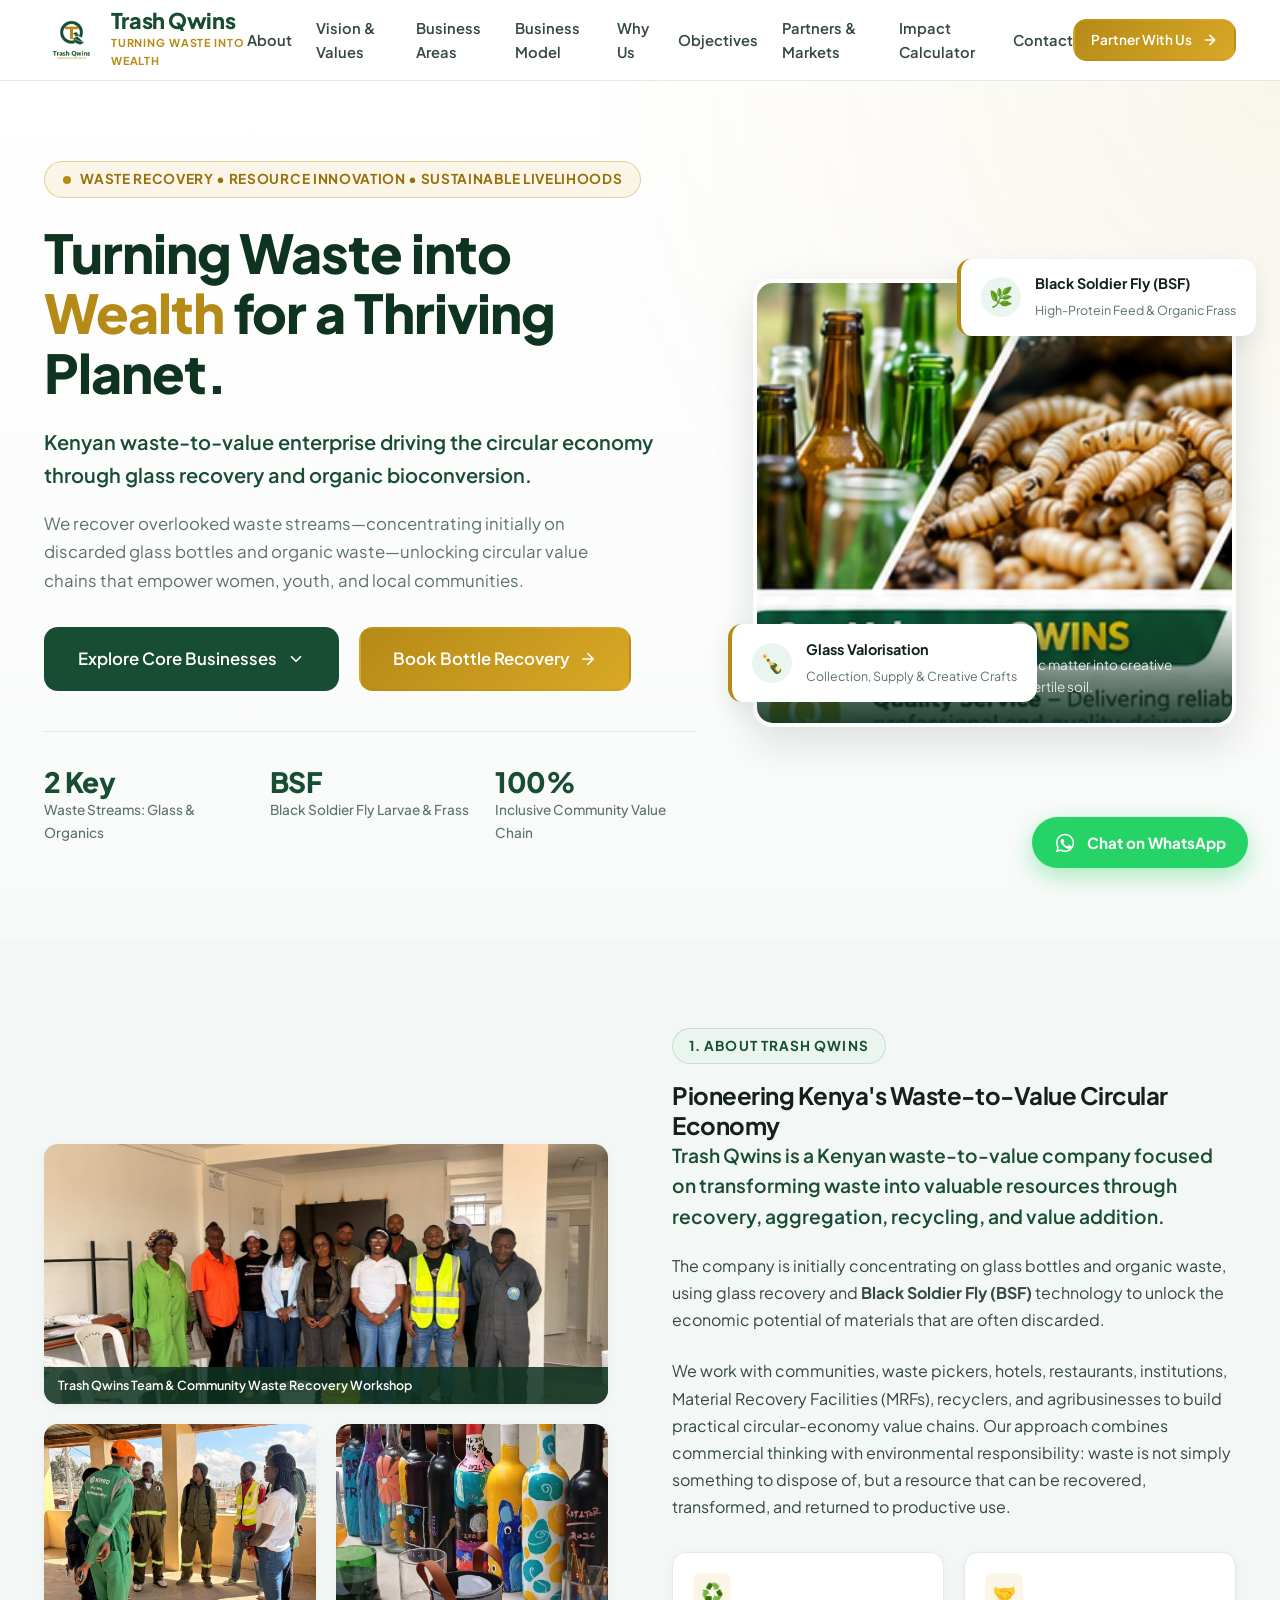
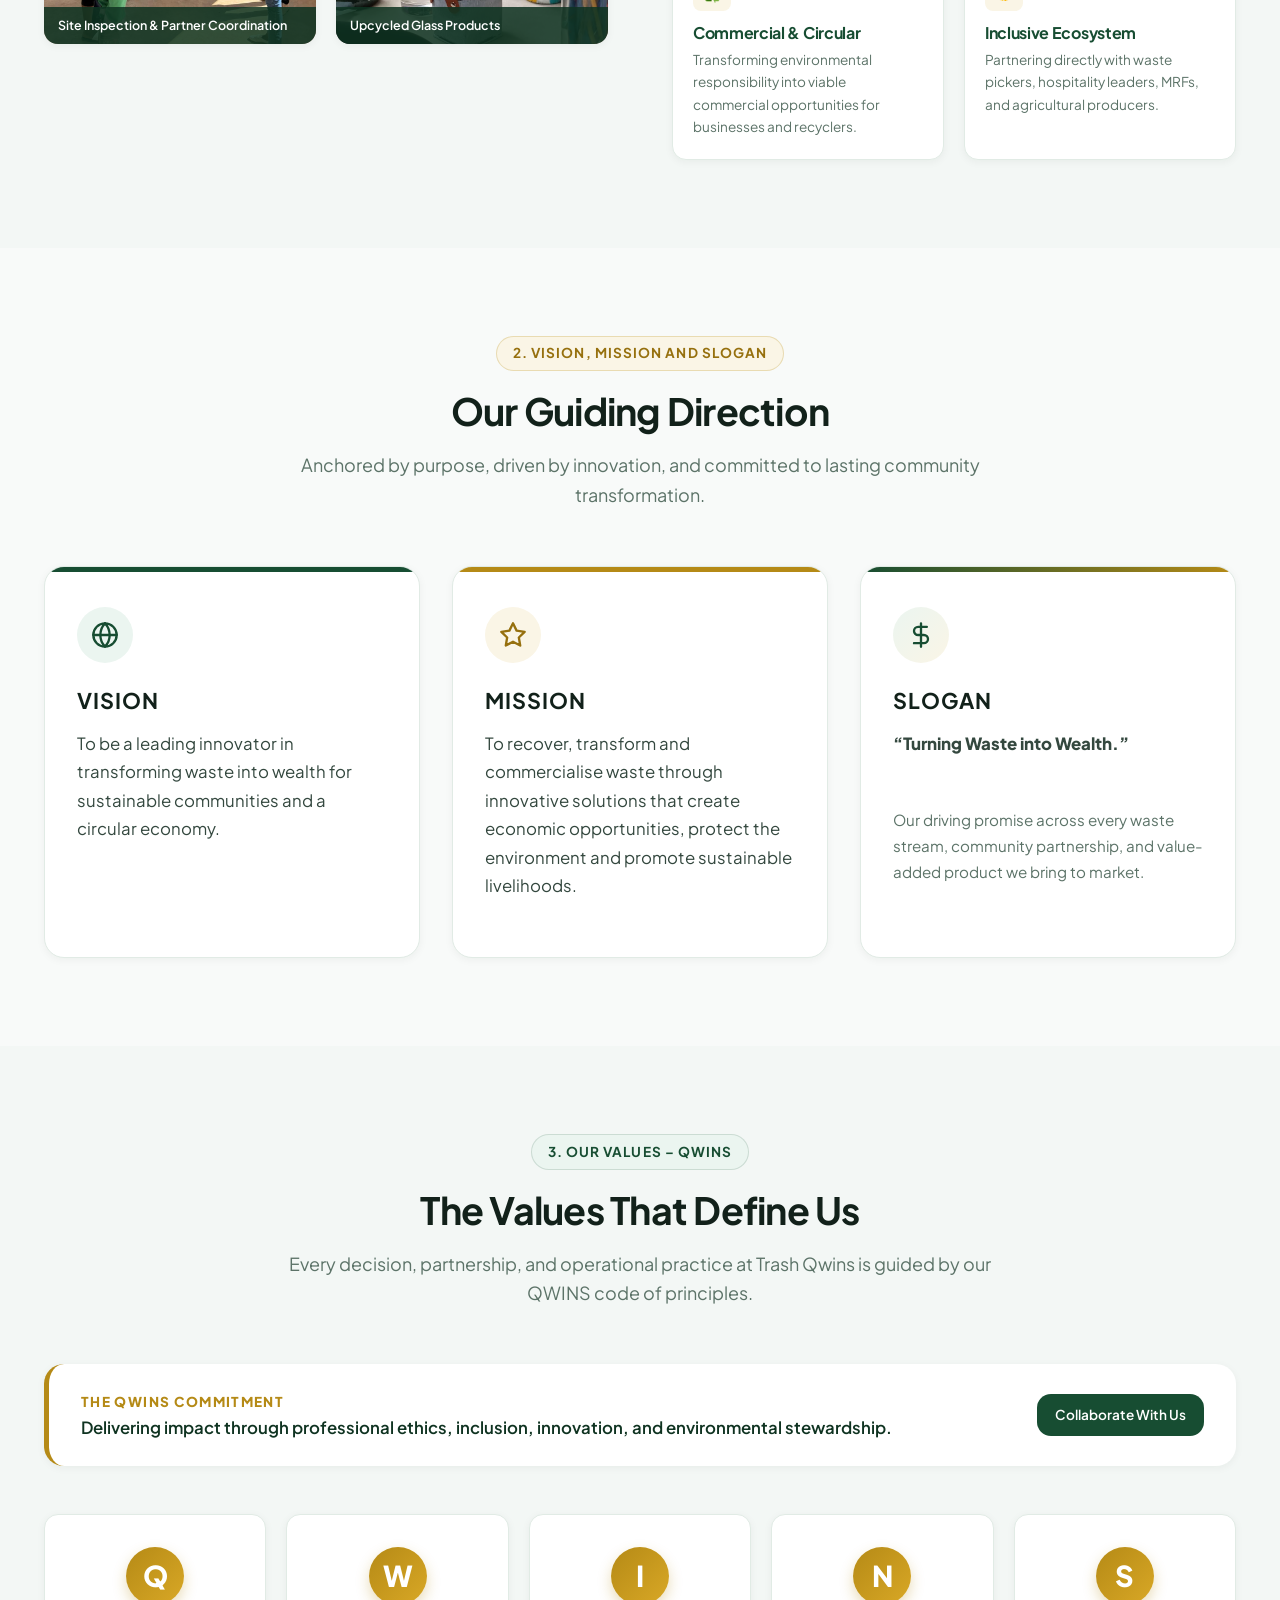
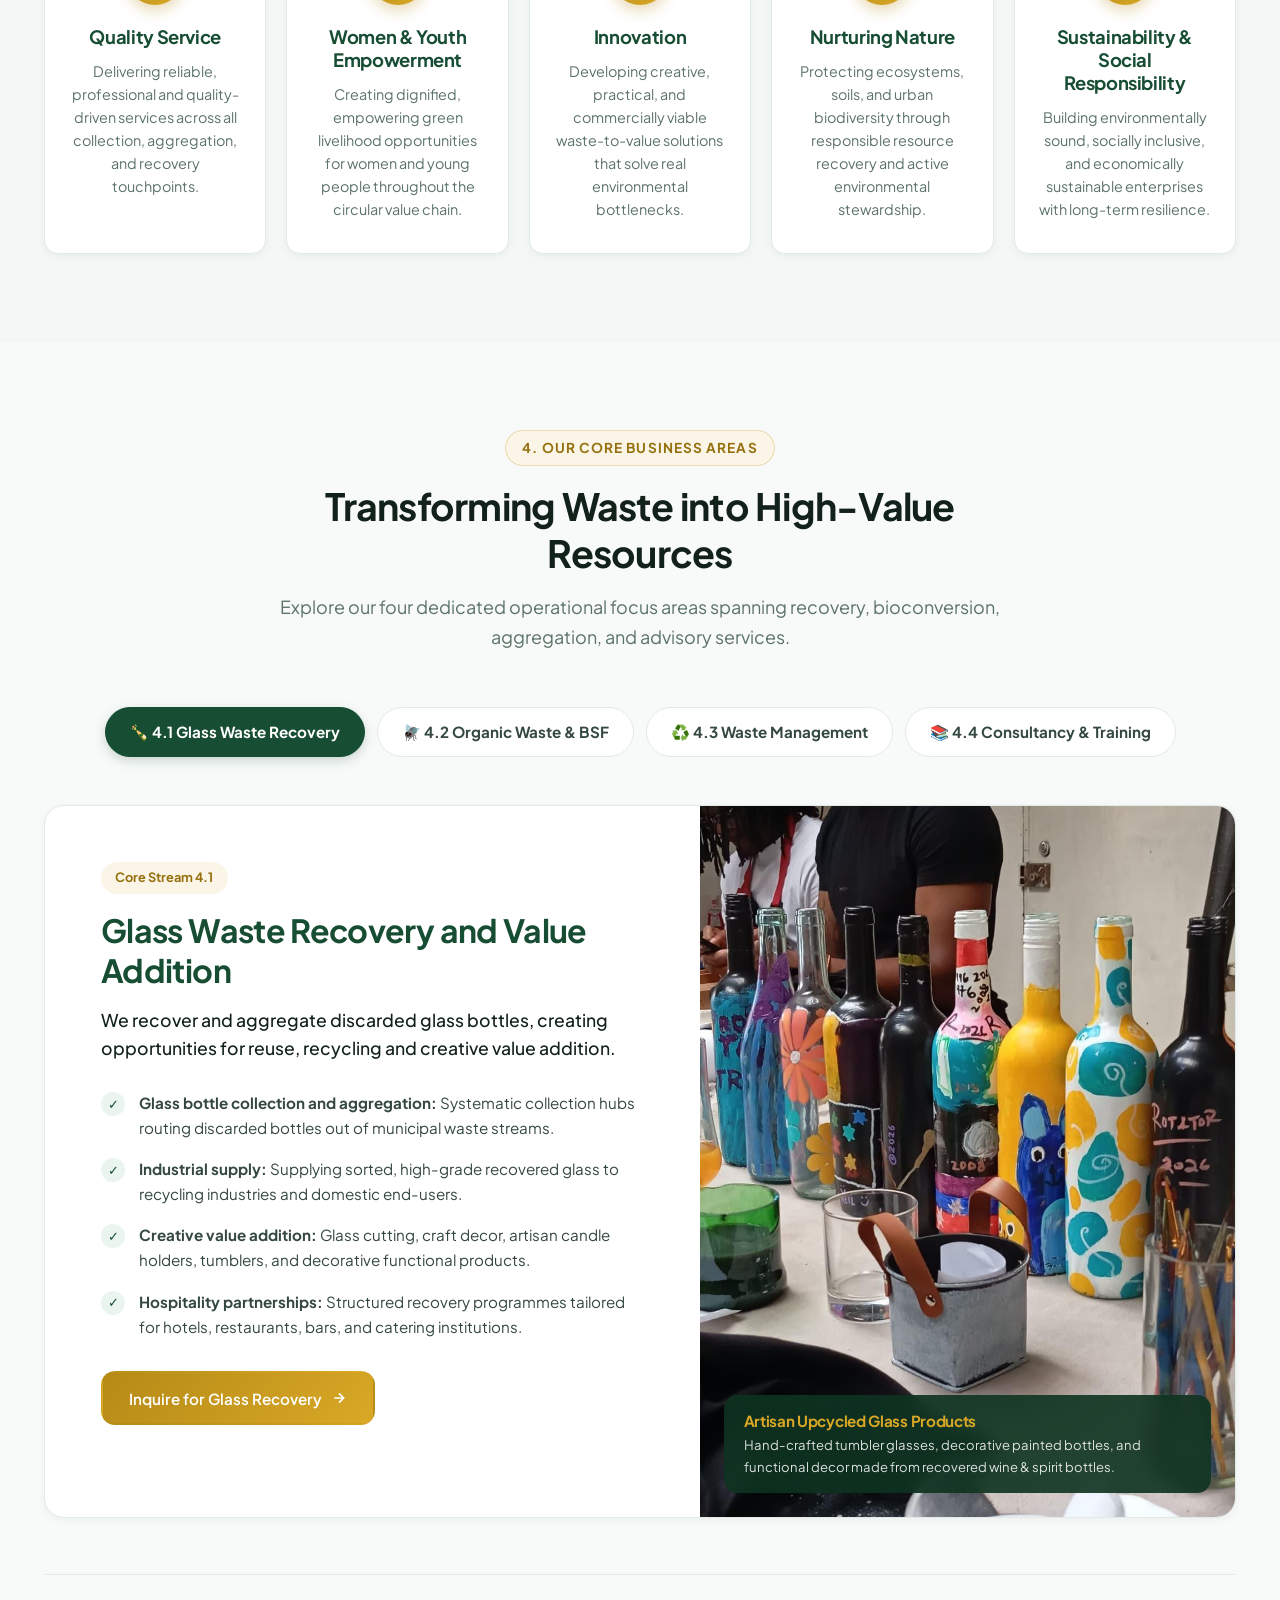
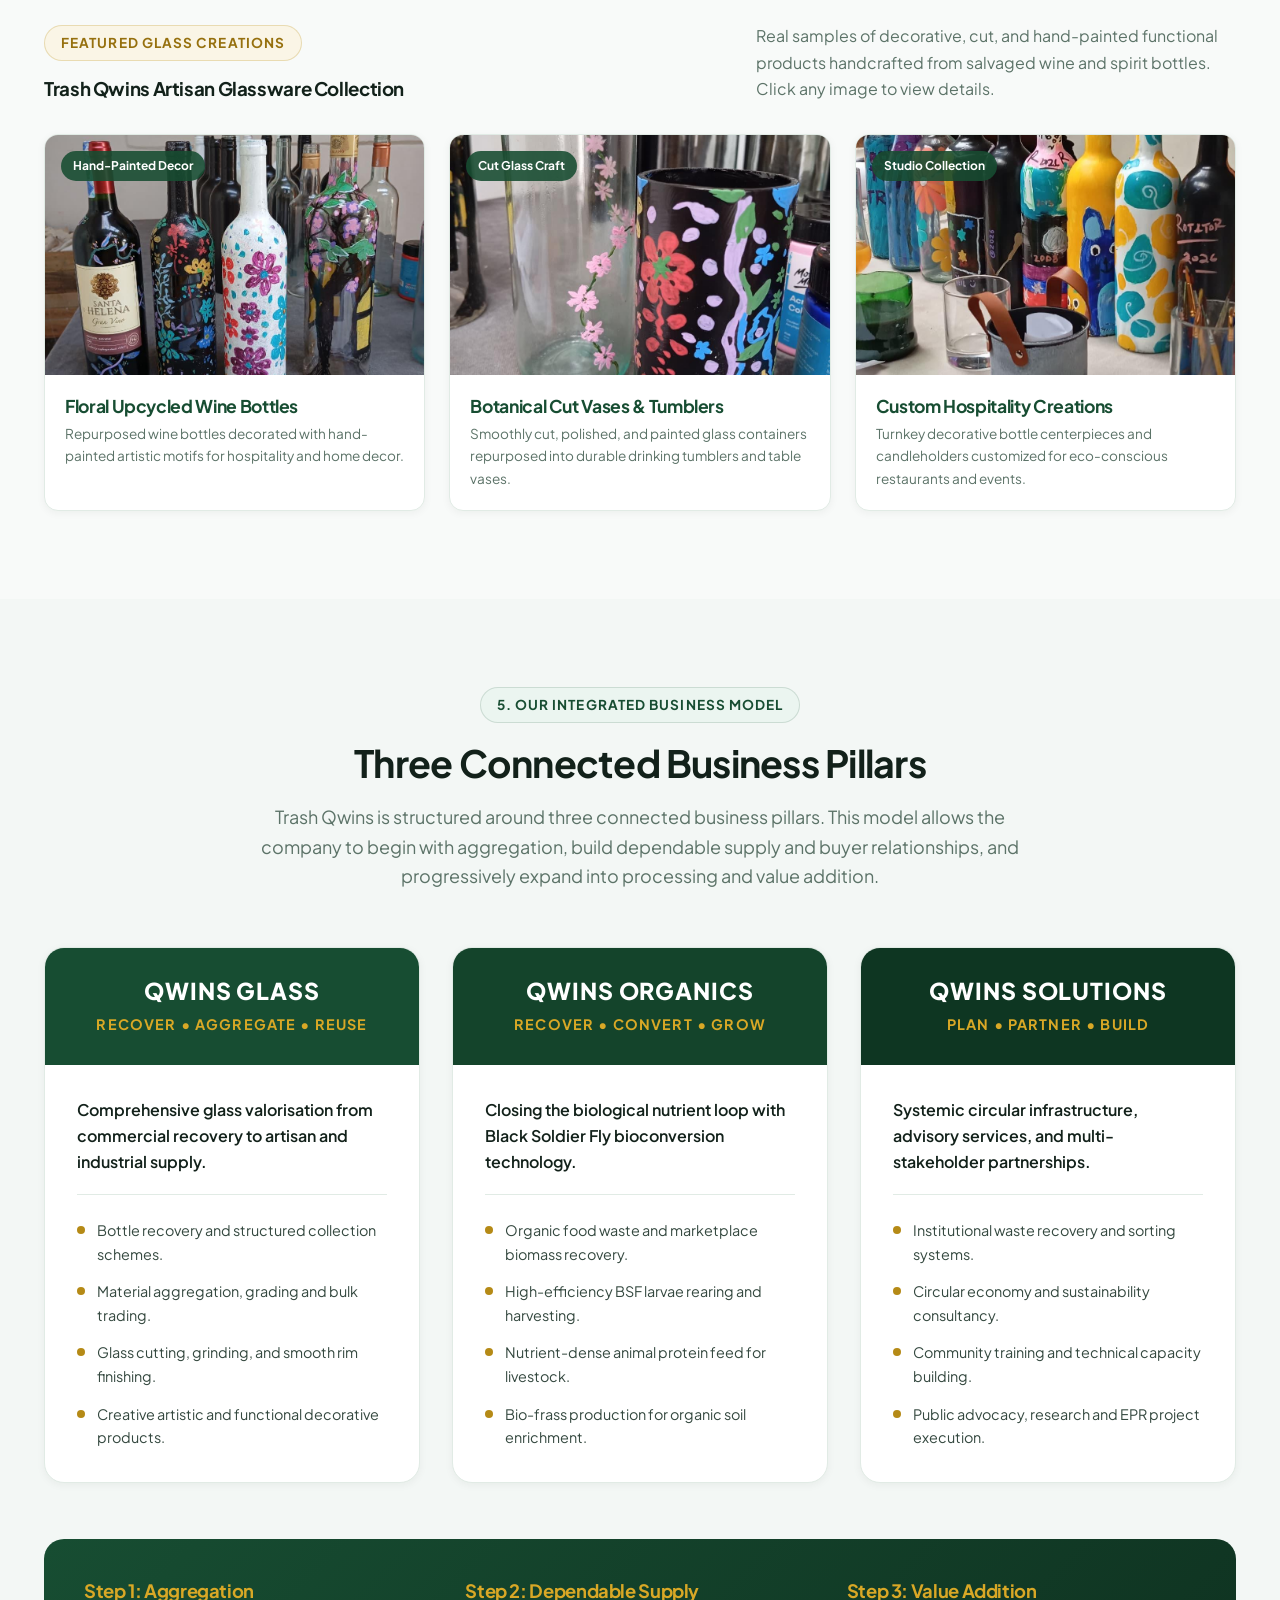
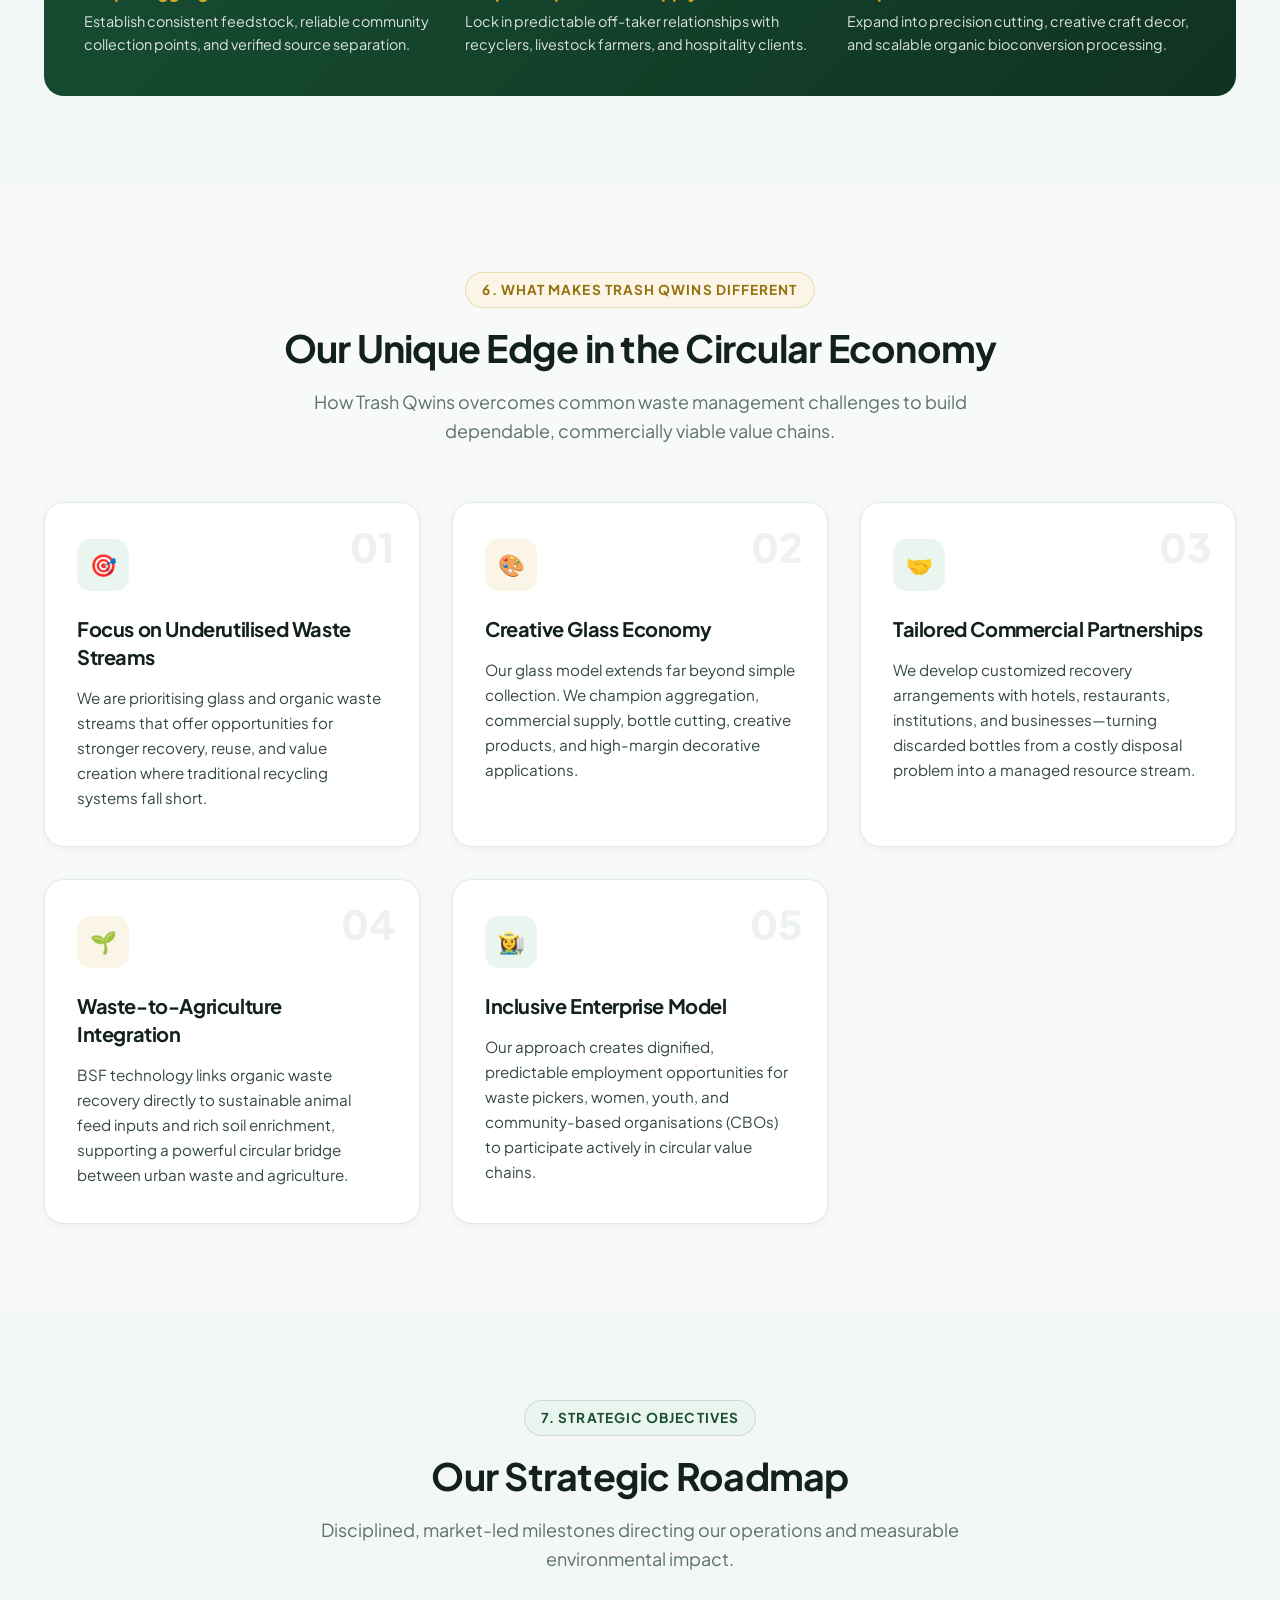
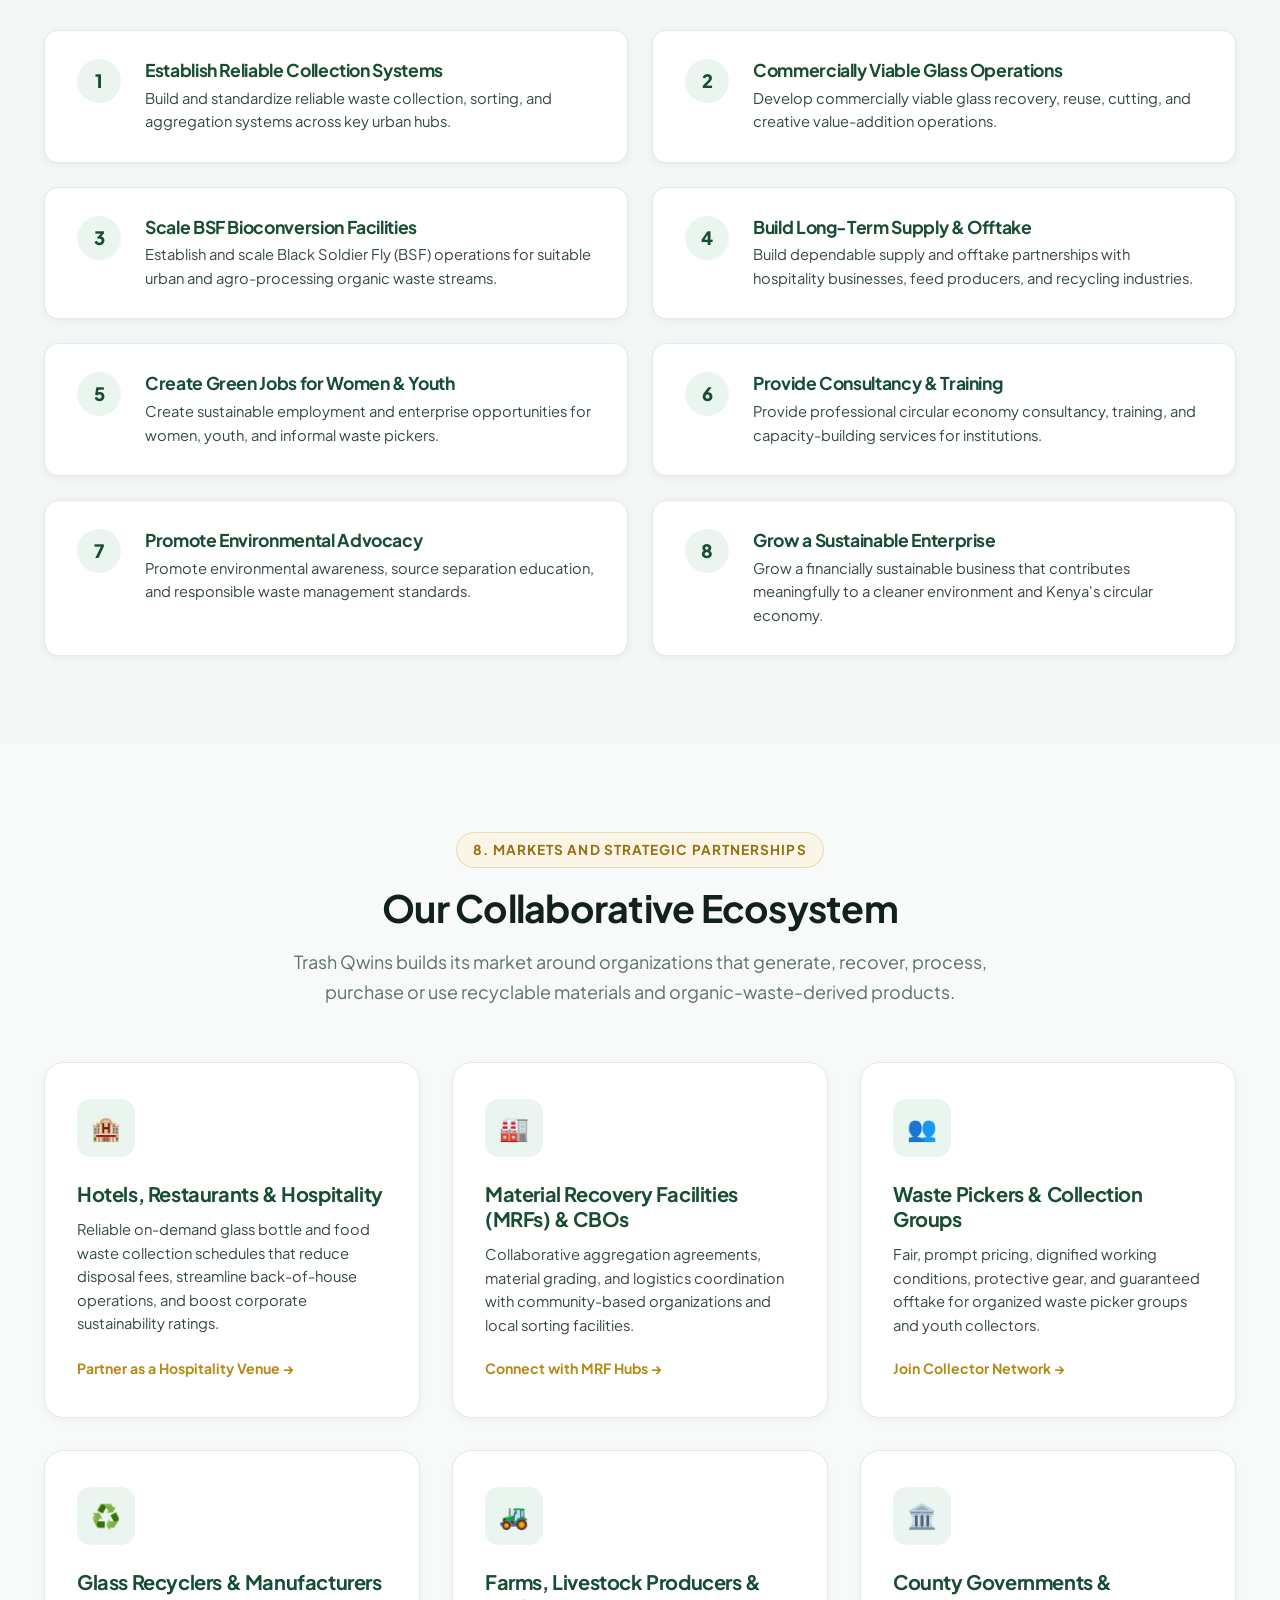
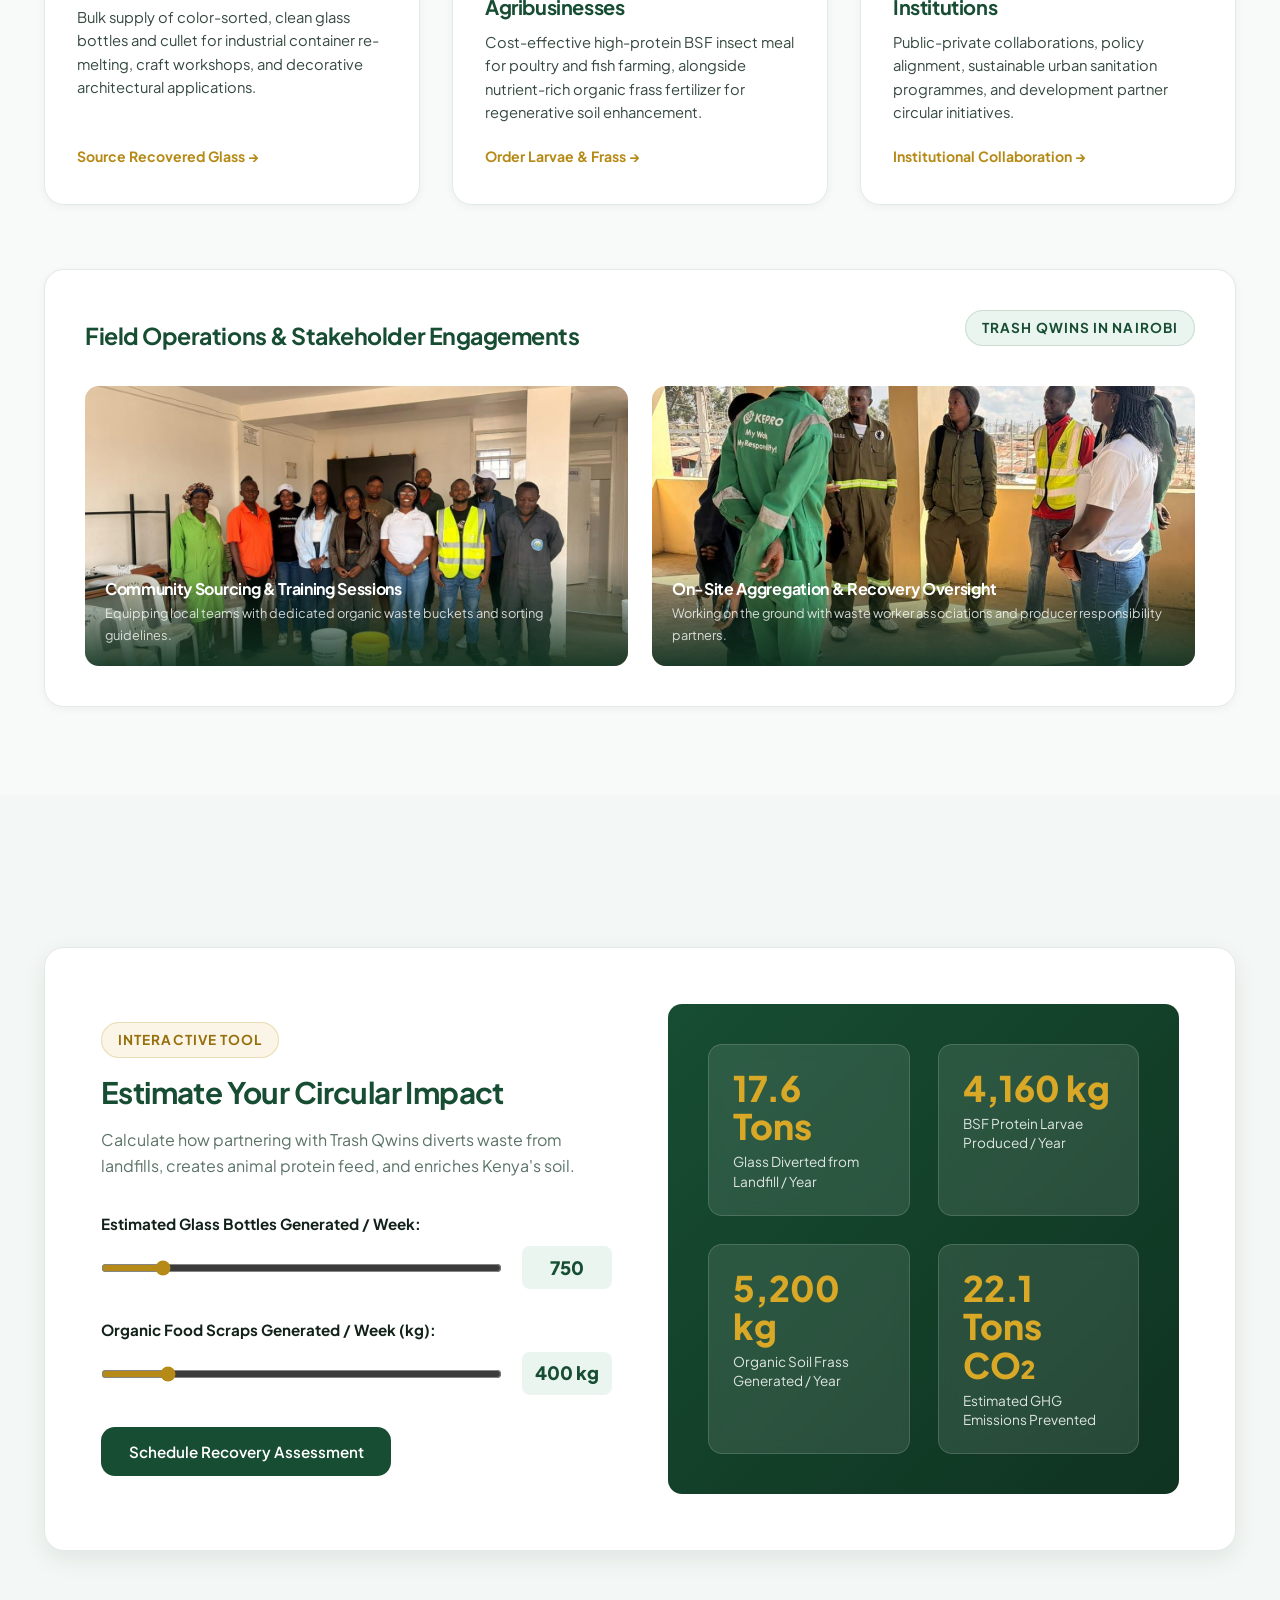
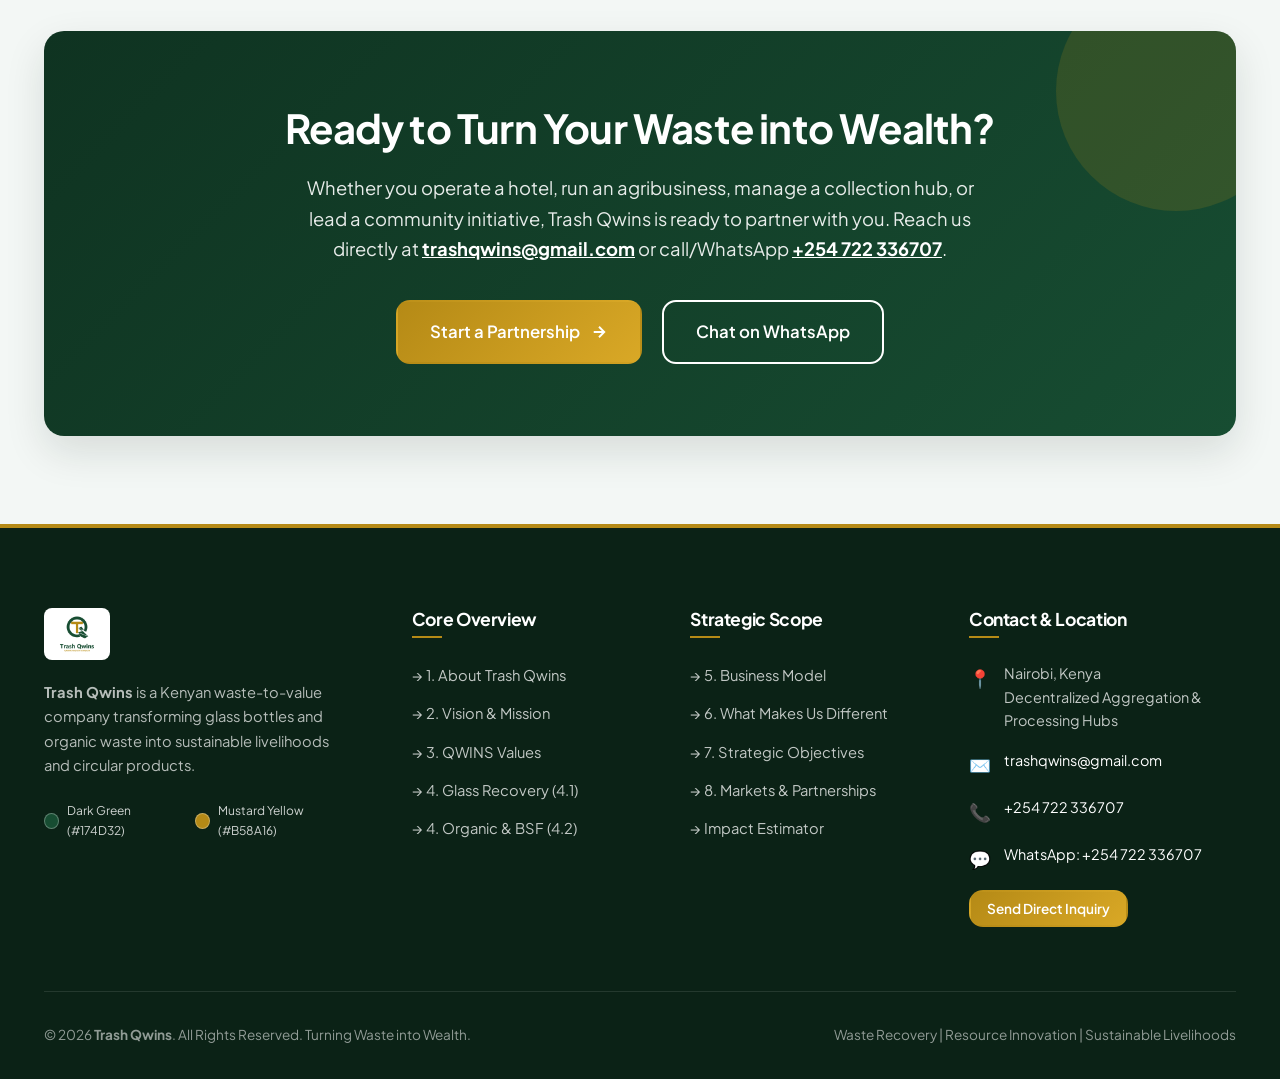
==== index.html @ 92290e03 "Add official Google Search Console verification meta tag" ====
<!DOCTYPE html>
<html lang="en">
<head>
  <meta charset="UTF-8">
  <meta name="viewport" content="width=device-width, initial-scale=1.0">
  <title>Trash Qwins | Turning Waste into Wealth | Circular Economy Kenya</title>
  <meta name="description" content="Trash Qwins (Trash Queen) is a Kenyan waste-to-value company transforming glass bottles and organic waste into valuable resources through recovery, aggregation, recycling, and Black Soldier Fly (BSF) technology.">
  <meta name="keywords" content="Trash Qwins, Trash Queen, trashqwins, trashqueen, trashqwin, waste to wealth, glass recovery Kenya, BSF technology, Black Soldier Fly larvae, circular economy Nairobi, sustainable livelihoods, waste aggregation Kenya">
  <meta name="author" content="Trash Qwins">
  <meta name="robots" content="index, follow, max-image-preview:large, max-snippet:-1, max-video-preview:-1">
  <link rel="canonical" href="https://www.trashqwins.com/">

  <!-- Open Graph / Facebook -->
  <meta property="og:type" content="website">
  <meta property="og:url" content="https://www.trashqwins.com/">
  <meta property="og:title" content="Trash Qwins | Turning Waste into Wealth">
  <meta property="og:description" content="Commercial waste-to-value solutions in Kenya: Glass recovery, artisan upcycling, organic waste bioconversion with Black Soldier Fly (BSF) technology.">
  <meta property="og:image" content="https://www.trashqwins.com/assets/images/logo.png">
  <meta property="og:site_name" content="Trash Qwins">

  <!-- Twitter / X -->
  <meta name="twitter:card" content="summary_large_image">
  <meta name="twitter:url" content="https://www.trashqwins.com/">
  <meta name="twitter:title" content="Trash Qwins | Turning Waste into Wealth">
  <meta name="twitter:description" content="Commercial waste-to-value solutions in Kenya: Glass recovery, artisan upcycling, organic waste bioconversion with Black Soldier Fly (BSF) technology.">
  <meta name="twitter:image" content="https://www.trashqwins.com/assets/images/logo.png">

  <!-- JSON-LD Structured Data for Google Knowledge Graph & Entity Indexing -->
  <script type="application/ld+json">
  {
    "@context": "https://schema.org",
    "@type": "Organization",
    "name": "Trash Qwins",
    "alternateName": ["Trash Queen", "Trashqwins", "Trashqueen", "Trash Qwin", "trashqwins.com"],
    "url": "https://www.trashqwins.com/",
    "logo": "https://www.trashqwins.com/assets/images/logo.png",
    "image": "https://www.trashqwins.com/assets/images/logo.png",
    "description": "Trash Qwins is a Kenyan waste-to-value enterprise focused on glass bottle recovery, upcycling, and organic waste valorisation using Black Soldier Fly (BSF) technology.",
    "slogan": "Turning Waste into Wealth",
    "address": {
      "@type": "PostalAddress",
      "addressLocality": "Nairobi",
      "addressCountry": "KE"
    },
    "contactPoint": {
      "@type": "ContactPoint",
      "telephone": "+254722336707",
      "contactType": "customer service",
      "email": "trashqwins@gmail.com",
      "areaServed": "KE",
      "availableLanguage": ["English", "Swahili"]
    }
  }
  </script>

  <!-- Favicon -->
  <link rel="icon" type="image/png" href="assets/images/logo.png">

  <!-- Google Search Console Site Verification -->
  <meta name="google-site-verification" content="1qF5e7vSAGj-lSS0nZ8XkuWRBhFypfGU2-9zXUSD1CE" />
  <meta name="google-site-verification" content="googlec80406e3045698dc" />

  <!-- Google Fonts: Plus Jakarta Sans & Outfit -->
  <link rel="preconnect" href="https://fonts.googleapis.com">
  <link rel="preconnect" href="https://fonts.gstatic.com" crossorigin>
  <link href="https://fonts.googleapis.com/css2?family=Outfit:wght@400;500;600;700;800;900&family=Plus+Jakarta+Sans:wght@400;500;600;700;800&display=swap" rel="stylesheet">

  <!-- Core Stylesheet -->
  <link rel="stylesheet" href="assets/css/styles.css">
</head>
<body>

  <!-- ==========================================================================
       HEADER & NAVIGATION
       ========================================================================== -->
  <header class="site-header">
    <div class="container header-container">
      <a href="#hero" class="brand-logo" aria-label="Trash Qwins Home">
        <img src="assets/images/logo.png" alt="Trash Qwins Logo">
        <div class="brand-text-block">
          <span class="brand-name">Trash Qwins</span>
          <span class="brand-slogan-tiny">Turning Waste into Wealth</span>
        </div>
      </a>

      <!-- Desktop & Mobile Navigation Links -->
      <div class="nav-backdrop" id="nav-backdrop"></div>
      <nav class="nav-menu" id="nav-menu" aria-label="Main Navigation">
        <div class="mobile-nav-header">
          <div class="brand-text-block">
            <span class="brand-name">Trash Qwins</span>
            <span class="brand-slogan-tiny">Turning Waste into Wealth</span>
          </div>
          <button class="mobile-close-btn" id="mobile-close-btn" aria-label="Close Navigation Menu">&times;</button>
        </div>
        <div class="nav-links-wrap">
          <a href="#about" class="nav-link">About</a>
          <a href="#vision-mission" class="nav-link">Vision & Values</a>
          <a href="#business-areas" class="nav-link">Business Areas</a>
          <a href="#business-model" class="nav-link">Business Model</a>
          <a href="#why-us" class="nav-link">Why Us</a>
          <a href="#objectives" class="nav-link">Objectives</a>
          <a href="#partners" class="nav-link">Partners & Markets</a>
          <a href="#impact-calculator" class="nav-link">Impact Calculator</a>
          <a href="#contact" class="nav-link">Contact</a>
        </div>
        <div class="mobile-nav-footer">
          <a href="#partner-modal" class="btn btn-accent btn-sm js-open-modal" style="width: 100%; margin-bottom: 0.75rem;" data-category="General Inquiry">
            <span>Partner With Us</span>
            <svg width="16" height="16" viewBox="0 0 24 24" fill="none" stroke="currentColor" stroke-width="2.5" stroke-linecap="round" stroke-linejoin="round"><path d="M5 12h14M12 5l7 7-7 7"/></svg>
          </a>
          <div style="font-size: 0.85rem; color: rgba(255, 255, 255, 0.75); display: flex; flex-direction: column; gap: 0.4rem; padding-top: 0.25rem;">
            <span>📞 <a href="tel:+254722336707" style="color: #ffffff; text-decoration: none;">+254 722 336707</a></span>
            <span>✉️ <a href="mailto:trashqwins@gmail.com" style="color: var(--accent); text-decoration: none;">trashqwins@gmail.com</a></span>
          </div>
        </div>
      </nav>

      <div class="header-actions">
        <a href="#partner-modal" class="btn btn-accent btn-sm js-open-modal header-desktop-btn" data-category="General Inquiry">
          <span>Partner With Us</span>
          <svg width="16" height="16" viewBox="0 0 24 24" fill="none" stroke="currentColor" stroke-width="2.5" stroke-linecap="round" stroke-linejoin="round"><path d="M5 12h14M12 5l7 7-7 7"/></svg>
        </a>
        <button class="mobile-toggle" id="mobile-toggle" aria-label="Toggle Navigation Menu" aria-expanded="false">
          <span class="bar"></span>
          <span class="bar"></span>
          <span class="bar"></span>
        </button>
      </div>
    </div>
  </header>

  <main>
    <!-- ==========================================================================
         HERO SECTION
         ========================================================================== -->
    <section class="hero-section" id="hero">
      <div class="container">
        <div class="hero-grid">
          
          <div class="hero-content">
            <div class="hero-tagline-badge">
              <span class="dot"></span>
              <span>Waste Recovery • Resource Innovation • Sustainable Livelihoods</span>
            </div>

            <h1 class="hero-title">
              Turning Waste into <span class="brand-accent">Wealth</span> for a Thriving Planet.
            </h1>

            <p class="hero-subtitle">
              Kenyan waste-to-value enterprise driving the circular economy through glass recovery and organic bioconversion.
            </p>

            <p class="hero-description">
              We recover overlooked waste streams—concentrating initially on discarded glass bottles and organic waste—unlocking circular value chains that empower women, youth, and local communities.
            </p>

            <div class="hero-ctas">
              <a href="#business-areas" class="btn btn-primary btn-lg">
                <span>Explore Core Businesses</span>
                <svg width="18" height="18" viewBox="0 0 24 24" fill="none" stroke="currentColor" stroke-width="2.2" stroke-linecap="round" stroke-linejoin="round"><polyline points="6 9 12 15 18 9"></polyline></svg>
              </a>
              <a href="#partner-modal" class="btn btn-accent btn-lg js-open-modal" data-category="Hospitality Recovery">
                <span>Book Bottle Recovery</span>
                <svg width="18" height="18" viewBox="0 0 24 24" fill="none" stroke="currentColor" stroke-width="2.2" stroke-linecap="round" stroke-linejoin="round"><path d="M5 12h14M12 5l7 7-7 7"/></svg>
              </a>
            </div>

            <div class="hero-stats-row">
              <div class="stat-item">
                <h4>2 Key</h4>
                <p>Waste Streams: Glass & Organics</p>
              </div>
              <div class="stat-item">
                <h4>BSF</h4>
                <p>Black Soldier Fly Larvae & Frass</p>
              </div>
              <div class="stat-item">
                <h4>100%</h4>
                <p>Inclusive Community Value Chain</p>
              </div>
            </div>
          </div>

          <div class="hero-media-wrapper">
            <div class="floating-badge badge-top">
              <div class="badge-icon">🌿</div>
              <div class="badge-text">
                <strong>Black Soldier Fly (BSF)</strong>
                <span>High-Protein Feed & Organic Frass</span>
              </div>
            </div>

            <div class="hero-main-card">
              <img src="assets/images/profile-banner.png" alt="Trash Qwins Glass Bottles, BSF Larvae, and Agriculture Sprout">
              <div class="hero-card-overlay">
                <h4>Resource Innovation in Action</h4>
                <p>From discarded glass bottles and organic matter into creative artisan glassware, livestock feeds, and fertile soil.</p>
              </div>
            </div>

            <div class="floating-badge badge-bottom">
              <div class="badge-icon">🍾</div>
              <div class="badge-text">
                <strong>Glass Valorisation</strong>
                <span>Collection, Supply & Creative Crafts</span>
              </div>
            </div>
          </div>

        </div>
      </div>
    </section>

    <!-- ==========================================================================
         SECTION 1: ABOUT TRASH QWINS
         ========================================================================== -->
    <section class="section section-alt" id="about">
      <div class="container">
        <div class="about-grid">
          
          <div class="about-images-grid">
            <div class="about-img-box span-2">
              <img src="assets/images/team-training.jpg" alt="Trash Qwins Community Team in Nairobi with organic waste sorting buckets">
              <div class="about-img-caption">Trash Qwins Team & Community Waste Recovery Workshop</div>
            </div>
            <div class="about-img-box">
              <img src="assets/images/site-operations.jpg" alt="Trash Qwins Field Team and KEPRO site operations">
              <div class="about-img-caption">Site Inspection & Partner Coordination</div>
            </div>
            <div class="about-img-box">
              <img src="assets/images/upcycled-glassware-collection.jpg" alt="Artisan cut glassware and painted bottles">
              <div class="about-img-caption">Upcycled Glass Products</div>
            </div>
          </div>

          <div class="about-content">
            <div class="section-badge">1. About Trash Qwins</div>
            <h2>Pioneering Kenya's Waste-to-Value Circular Economy</h2>
            <p class="about-lead">
              Trash Qwins is a Kenyan waste-to-value company focused on transforming waste into valuable resources through recovery, aggregation, recycling, and value addition.
            </p>
            <p class="about-text">
              The company is initially concentrating on glass bottles and organic waste, using glass recovery and <strong>Black Soldier Fly (BSF)</strong> technology to unlock the economic potential of materials that are often discarded.
            </p>
            <p class="about-text">
              We work with communities, waste pickers, hotels, restaurants, institutions, Material Recovery Facilities (MRFs), recyclers, and agribusinesses to build practical circular-economy value chains. Our approach combines commercial thinking with environmental responsibility: waste is not simply something to dispose of, but a resource that can be recovered, transformed, and returned to productive use.
            </p>

            <div class="about-feature-cards">
              <div class="feature-mini-card">
                <div class="feature-mini-icon">♻️</div>
                <h4>Commercial & Circular</h4>
                <p>Transforming environmental responsibility into viable commercial opportunities for businesses and recyclers.</p>
              </div>
              <div class="feature-mini-card">
                <div class="feature-mini-icon">🤝</div>
                <h4>Inclusive Ecosystem</h4>
                <p>Partnering directly with waste pickers, hospitality leaders, MRFs, and agricultural producers.</p>
              </div>
            </div>
          </div>

        </div>
      </div>
    </section>

    <!-- ==========================================================================
         SECTION 2: VISION, MISSION AND SLOGAN
         ========================================================================== -->
    <section class="section" id="vision-mission">
      <div class="container">
        <div class="section-header">
          <div class="section-badge badge-accent">2. Vision, Mission and Slogan</div>
          <h2>Our Guiding Direction</h2>
          <p>Anchored by purpose, driven by innovation, and committed to lasting community transformation.</p>
        </div>

        <div class="vms-grid">
          
          <!-- Vision -->
          <div class="vms-card vms-vision">
            <div class="vms-icon">
              <svg width="28" height="28" viewBox="0 0 24 24" fill="none" stroke="currentColor" stroke-width="2" stroke-linecap="round" stroke-linejoin="round"><circle cx="12" cy="12" r="10"></circle><path d="M12 2a14.5 14.5 0 0 0 0 20 14.5 14.5 0 0 0 0-20"></path><path d="M2 12h20"></path></svg>
            </div>
            <h3>Vision</h3>
            <p>
              To be a leading innovator in transforming waste into wealth for sustainable communities and a circular economy.
            </p>
          </div>

          <!-- Mission -->
          <div class="vms-card vms-mission">
            <div class="vms-icon">
              <svg width="28" height="28" viewBox="0 0 24 24" fill="none" stroke="currentColor" stroke-width="2" stroke-linecap="round" stroke-linejoin="round"><polygon points="12 2 15.09 8.26 22 9.27 17 14.14 18.18 21.02 12 17.77 5.82 21.02 7 14.14 2 9.27 8.91 8.26 12 2"></polygon></svg>
            </div>
            <h3>Mission</h3>
            <p>
              To recover, transform and commercialise waste through innovative solutions that create economic opportunities, protect the environment and promote sustainable livelihoods.
            </p>
          </div>

          <!-- Slogan -->
          <div class="vms-card vms-slogan">
            <div class="vms-icon">
              <svg width="28" height="28" viewBox="0 0 24 24" fill="none" stroke="currentColor" stroke-width="2" stroke-linecap="round" stroke-linejoin="round"><path d="M12 2v20M17 5H9.5a3.5 3.5 0 0 0 0 7h5a3.5 3.5 0 0 1 0 7H6"></path></svg>
            </div>
            <h3>Slogan</h3>
            <p class="vms-highlight-phrase">
              “Turning Waste into Wealth.”
            </p>
            <p style="margin-top: 1rem; font-size: 0.95rem; color: var(--text-muted);">
              Our driving promise across every waste stream, community partnership, and value-added product we bring to market.
            </p>
          </div>

        </div>
      </div>
    </section>

    <!-- ==========================================================================
         SECTION 3: OUR VALUES – QWINS
         ========================================================================== -->
    <section class="section section-alt" id="values">
      <div class="container">
        <div class="section-header">
          <div class="section-badge">3. Our Values – QWINS</div>
          <h2>The Values That Define Us</h2>
          <p>Every decision, partnership, and operational practice at Trash Qwins is guided by our QWINS code of principles.</p>
        </div>

        <div class="values-banner">
          <div>
            <span style="color: var(--accent); font-weight: 800; font-size: 0.85rem; letter-spacing: 0.1em; text-transform: uppercase;">The QWINS Commitment</span>
            <p>Delivering impact through professional ethics, inclusion, innovation, and environmental stewardship.</p>
          </div>
          <a href="#partner-modal" class="btn btn-primary btn-sm js-open-modal" data-category="Community Partnership">
            <span>Collaborate With Us</span>
          </a>
        </div>

        <div class="values-grid">
          
          <!-- Q -->
          <div class="value-card">
            <div class="value-letter-badge">Q</div>
            <h4>Quality Service</h4>
            <p>Delivering reliable, professional and quality-driven services across all collection, aggregation, and recovery touchpoints.</p>
          </div>

          <!-- W -->
          <div class="value-card">
            <div class="value-letter-badge">W</div>
            <h4>Women & Youth Empowerment</h4>
            <p>Creating dignified, empowering green livelihood opportunities for women and young people throughout the circular value chain.</p>
          </div>

          <!-- I -->
          <div class="value-card">
            <div class="value-letter-badge">I</div>
            <h4>Innovation</h4>
            <p>Developing creative, practical, and commercially viable waste-to-value solutions that solve real environmental bottlenecks.</p>
          </div>

          <!-- N -->
          <div class="value-card">
            <div class="value-letter-badge">N</div>
            <h4>Nurturing Nature</h4>
            <p>Protecting ecosystems, soils, and urban biodiversity through responsible resource recovery and active environmental stewardship.</p>
          </div>

          <!-- S -->
          <div class="value-card">
            <div class="value-letter-badge">S</div>
            <h4>Sustainability & Social Responsibility</h4>
            <p>Building environmentally sound, socially inclusive, and economically sustainable enterprises with long-term resilience.</p>
          </div>

        </div>
      </div>
    </section>

    <!-- ==========================================================================
         SECTION 4: OUR CORE BUSINESS AREAS (4.1 to 4.4)
         ========================================================================== -->
    <section class="section" id="business-areas">
      <div class="container">
        <div class="section-header">
          <div class="section-badge badge-accent">4. Our Core Business Areas</div>
          <h2>Transforming Waste into High-Value Resources</h2>
          <p>Explore our four dedicated operational focus areas spanning recovery, bioconversion, aggregation, and advisory services.</p>
        </div>

        <!-- Navigation Tabs -->
        <div class="business-tabs-nav">
          <button class="business-tab-btn active" data-target="tab-glass">
            <span>🍾 4.1 Glass Waste Recovery</span>
          </button>
          <button class="business-tab-btn" data-target="tab-organics">
            <span>🪰 4.2 Organic Waste & BSF</span>
          </button>
          <button class="business-tab-btn" data-target="tab-waste-mgmt">
            <span>♻️ 4.3 Waste Management</span>
          </button>
          <button class="business-tab-btn" data-target="tab-consultancy">
            <span>📚 4.4 Consultancy & Training</span>
          </button>
        </div>

        <!-- Tab 4.1: Glass Waste Recovery & Value Addition -->
        <div class="business-pane active" id="tab-glass">
          <div class="business-area-card">
            <div class="business-area-grid">
              <div class="business-area-content">
                <span class="business-area-badge">Core Stream 4.1</span>
                <h3>Glass Waste Recovery and Value Addition</h3>
                <p class="lead">
                  We recover and aggregate discarded glass bottles, creating opportunities for reuse, recycling and creative value addition.
                </p>

                <div class="business-activities-list">
                  <div class="business-activity-item">
                    <div class="activity-check">✓</div>
                    <span><strong>Glass bottle collection and aggregation:</strong> Systematic collection hubs routing discarded bottles out of municipal waste streams.</span>
                  </div>
                  <div class="business-activity-item">
                    <div class="activity-check">✓</div>
                    <span><strong>Industrial supply:</strong> Supplying sorted, high-grade recovered glass to recycling industries and domestic end-users.</span>
                  </div>
                  <div class="business-activity-item">
                    <div class="activity-check">✓</div>
                    <span><strong>Creative value addition:</strong> Glass cutting, craft decor, artisan candle holders, tumblers, and decorative functional products.</span>
                  </div>
                  <div class="business-activity-item">
                    <div class="activity-check">✓</div>
                    <span><strong>Hospitality partnerships:</strong> Structured recovery programmes tailored for hotels, restaurants, bars, and catering institutions.</span>
                  </div>
                </div>

                <a href="#partner-modal" class="btn btn-accent js-open-modal" data-category="Hospitality Bottle Recovery">
                  <span>Inquire for Glass Recovery</span>
                  <svg width="16" height="16" viewBox="0 0 24 24" fill="none" stroke="currentColor" stroke-width="2.5"><path d="M5 12h14M12 5l7 7-7 7"/></svg>
                </a>
              </div>

              <div class="business-area-media">
                <img src="assets/images/upcycled-glassware-collection.jpg" alt="Artisan Upcycled Glassware Crafted by Trash Qwins">
                <div class="media-tag-overlay">
                  <h5>Artisan Upcycled Glass Products</h5>
                  <p>Hand-crafted tumbler glasses, decorative painted bottles, and functional decor made from recovered wine & spirit bottles.</p>
                </div>
              </div>
            </div>
          </div>
        </div>

        <!-- Tab 4.2: Organic Waste Valorisation – Black Soldier Fly (BSF) -->
        <div class="business-pane" id="tab-organics">
          <div class="business-area-card">
            <div class="business-area-grid">
              <div class="business-area-content">
                <span class="business-area-badge">Bioconversion 4.2</span>
                <h3>Organic Waste Valorisation – Black Soldier Fly (BSF)</h3>
                <p class="lead">
                  We use Black Soldier Fly technology to convert suitable organic waste into valuable agricultural inputs, linking waste management with agribusiness and food security.
                </p>

                <div class="business-activities-list">
                  <div class="business-activity-item">
                    <div class="activity-check">✓</div>
                    <span><strong>Organic waste sourcing & sorting:</strong> Diverting food scraps, market waste, and agro-processing residues before decomposition.</span>
                  </div>
                  <div class="business-activity-item">
                    <div class="activity-check">✓</div>
                    <span><strong>BSF larvae production:</strong> Cultivating nutrient-dense, high-protein larvae as affordable feed for poultry, fish, and pig farming.</span>
                  </div>
                  <div class="business-activity-item">
                    <div class="activity-check">✓</div>
                    <span><strong>Organic frass production:</strong> Harvesting mineral-rich insect frass for soil fertility regeneration and crop nourishment.</span>
                  </div>
                  <div class="business-activity-item">
                    <div class="activity-check">✓</div>
                    <span><strong>Agribusiness offtake agreements:</strong> Supplying local farmers, livestock producers, and feed manufacturers with steady quality inputs.</span>
                  </div>
                </div>

                <a href="#partner-modal" class="btn btn-primary js-open-modal" data-category="BSF Larvae / Frass Offtake">
                  <span>Connect for Agricultural Feed & Frass</span>
                  <svg width="16" height="16" viewBox="0 0 24 24" fill="none" stroke="currentColor" stroke-width="2.5"><path d="M5 12h14M12 5l7 7-7 7"/></svg>
                </a>
              </div>

              <div class="business-area-media">
                <img src="assets/images/profile-banner.png" alt="Black Soldier Fly Larvae conversion and organic agriculture">
                <div class="media-tag-overlay">
                  <h5>Circular Agro-Valorisation</h5>
                  <p>Diverting food waste from landfills into natural animal protein feed and rich bio-fertilizer.</p>
                </div>
              </div>
            </div>
          </div>
        </div>

        <!-- Tab 4.3: Waste Management and Resource Recovery -->
        <div class="business-pane" id="tab-waste-mgmt">
          <div class="business-area-card">
            <div class="business-area-grid">
              <div class="business-area-content">
                <span class="business-area-badge">Infrastructure 4.3</span>
                <h3>Waste Management and Resource Recovery</h3>
                <p class="lead">
                  We develop and support practical waste recovery systems that collect, sort and aggregate materials for productive use.
                </p>

                <div class="business-activities-list">
                  <div class="business-activity-item">
                    <div class="activity-check">✓</div>
                    <span><strong>Collection, sorting and aggregation:</strong> Clean separation at source and systematic handling of recyclable streams.</span>
                  </div>
                  <div class="business-activity-item">
                    <div class="activity-check">✓</div>
                    <span><strong>Establishment of aggregation hubs:</strong> Decentralized aggregation centers optimizing neighborhood collection logistics.</span>
                  </div>
                  <div class="business-activity-item">
                    <div class="activity-check">✓</div>
                    <span><strong>Supply-chain coordination:</strong> Structuring partnerships with Material Recovery Facilities (MRFs) and waste picker groups.</span>
                  </div>
                  <div class="business-activity-item">
                    <div class="activity-check">✓</div>
                    <span><strong>Market linkage:</strong> Directly connecting sorted recovered volumes to reliable end-buyers, re-processors, and factories.</span>
                  </div>
                </div>

                <a href="#partner-modal" class="btn btn-accent js-open-modal" data-category="Aggregation Hub Cooperation">
                  <span>Partner on Waste Aggregation</span>
                  <svg width="16" height="16" viewBox="0 0 24 24" fill="none" stroke="currentColor" stroke-width="2.5"><path d="M5 12h14M12 5l7 7-7 7"/></svg>
                </a>
              </div>

              <div class="business-area-media">
                <img src="assets/images/site-operations.jpg" alt="Trash Qwins site operations and waste recovery coordination">
                <div class="media-tag-overlay">
                  <h5>Operational Supply Chains</h5>
                  <p>Coordinating field logistics, safe material handling, and dependable collection routes.</p>
                </div>
              </div>
            </div>
          </div>
        </div>

        <!-- Tab 4.4: Consultancy, Capacity Building and Advocacy -->
        <div class="business-pane" id="tab-consultancy">
          <div class="business-area-card">
            <div class="business-area-grid">
              <div class="business-area-content">
                <span class="business-area-badge">Advisory 4.4</span>
                <h3>Consultancy, Capacity Building and Advocacy</h3>
                <p class="lead">
                  Empowering institutions, public bodies, and community organizations through circular economy expertise and tailored training.
                </p>

                <div class="business-activities-list">
                  <div class="business-activity-item">
                    <div class="activity-check">✓</div>
                    <span><strong>Waste management consultancy:</strong> Technical audits, circular roadmap design, and EPR compliance advisory.</span>
                  </div>
                  <div class="business-activity-item">
                    <div class="activity-check">✓</div>
                    <span><strong>Capacity building & training:</strong> Practical skills training for youth, women groups, hotel staff, and waste pickers.</span>
                  </div>
                  <div class="business-activity-item">
                    <div class="activity-check">✓</div>
                    <span><strong>Advocacy & awareness:</strong> Community education on responsible segregation, zero-waste practices, and circularity.</span>
                  </div>
                  <div class="business-activity-item">
                    <div class="activity-check">✓</div>
                    <span><strong>Institutional programmes:</strong> Designing institutional waste recovery frameworks, public tenders, and contracts.</span>
                  </div>
                </div>

                <a href="#partner-modal" class="btn btn-primary js-open-modal" data-category="Training & Advisory">
                  <span>Request Capacity Building</span>
                  <svg width="16" height="16" viewBox="0 0 24 24" fill="none" stroke="currentColor" stroke-width="2.5"><path d="M5 12h14M12 5l7 7-7 7"/></svg>
                </a>
              </div>

              <div class="business-area-media">
                <img src="assets/images/team-training.jpg" alt="Trash Qwins training session with community members">
                <div class="media-tag-overlay">
                  <h5>Community Training & Capacity Building</h5>
                  <p>Equipping community workers with practical sorting, segregation, and safety techniques.</p>
                </div>
              </div>
            </div>
          </div>
        </div>

        <!-- Upcycled Glass Product Showcase Sub-Gallery -->
        <div class="craft-gallery-wrapper">
          <div class="craft-gallery-header">
            <div>
              <span class="section-badge badge-accent">Featured Glass Creations</span>
              <h3>Trash Qwins Artisan Glassware Collection</h3>
            </div>
            <p style="margin-bottom: 0; color: var(--text-muted); max-width: 480px;">
              Real samples of decorative, cut, and hand-painted functional products handcrafted from salvaged wine and spirit bottles. Click any image to view details.
            </p>
          </div>

          <div class="craft-gallery-grid">
            <div class="craft-card">
              <div class="craft-img-wrap">
                <img src="assets/images/painted-bottles.jpg" alt="Hand-painted Wine Bottles with Floral Motifs">
                <span class="craft-badge">Hand-Painted Decor</span>
              </div>
              <div class="craft-info">
                <h4>Floral Upcycled Wine Bottles</h4>
                <p>Repurposed wine bottles decorated with hand-painted artistic motifs for hospitality and home decor.</p>
              </div>
            </div>

            <div class="craft-card">
              <div class="craft-img-wrap">
                <img src="assets/images/glass-vase-craft.jpg" alt="Artisan Cut Glass Tumbler and Botanical Vase">
                <span class="craft-badge">Cut Glass Craft</span>
              </div>
              <div class="craft-info">
                <h4>Botanical Cut Vases & Tumblers</h4>
                <p>Smoothly cut, polished, and painted glass containers repurposed into durable drinking tumblers and table vases.</p>
              </div>
            </div>

            <div class="craft-card">
              <div class="craft-img-wrap">
                <img src="assets/images/upcycled-glassware-collection.jpg" alt="Artisan Tumblers, Painted Bottles and Studio Tools">
                <span class="craft-badge">Studio Collection</span>
              </div>
              <div class="craft-info">
                <h4>Custom Hospitality Creations</h4>
                <p>Turnkey decorative bottle centerpieces and candleholders customized for eco-conscious restaurants and events.</p>
              </div>
            </div>
          </div>
        </div>

      </div>
    </section>

    <!-- ==========================================================================
         SECTION 5: OUR INTEGRATED BUSINESS MODEL
         ========================================================================== -->
    <section class="section section-alt" id="business-model">
      <div class="container">
        <div class="section-header">
          <div class="section-badge">5. Our Integrated Business Model</div>
          <h2>Three Connected Business Pillars</h2>
          <p>
            Trash Qwins is structured around three connected business pillars. This model allows the company to begin with aggregation, build dependable supply and buyer relationships, and progressively expand into processing and value addition.
          </p>
        </div>

        <div class="pillars-grid">
          
          <!-- Pillar 1: QWINS GLASS -->
          <div class="pillar-card">
            <div class="pillar-header">
              <h3 class="pillar-title">QWINS GLASS</h3>
              <span class="pillar-slogan">Recover • Aggregate • Reuse</span>
            </div>
            <div class="pillar-body">
              <p class="pillar-scope">
                Comprehensive glass valorisation from commercial recovery to artisan and industrial supply.
              </p>
              <div class="pillar-bullets">
                <div class="pillar-bullet-item">
                  <span class="pillar-bullet-dot"></span>
                  <span>Bottle recovery and structured collection schemes.</span>
                </div>
                <div class="pillar-bullet-item">
                  <span class="pillar-bullet-dot"></span>
                  <span>Material aggregation, grading and bulk trading.</span>
                </div>
                <div class="pillar-bullet-item">
                  <span class="pillar-bullet-dot"></span>
                  <span>Glass cutting, grinding, and smooth rim finishing.</span>
                </div>
                <div class="pillar-bullet-item">
                  <span class="pillar-bullet-dot"></span>
                  <span>Creative artistic and functional decorative products.</span>
                </div>
              </div>
            </div>
          </div>

          <!-- Pillar 2: QWINS ORGANICS -->
          <div class="pillar-card">
            <div class="pillar-header">
              <h3 class="pillar-title">QWINS ORGANICS</h3>
              <span class="pillar-slogan">Recover • Convert • Grow</span>
            </div>
            <div class="pillar-body">
              <p class="pillar-scope">
                Closing the biological nutrient loop with Black Soldier Fly bioconversion technology.
              </p>
              <div class="pillar-bullets">
                <div class="pillar-bullet-item">
                  <span class="pillar-bullet-dot"></span>
                  <span>Organic food waste and marketplace biomass recovery.</span>
                </div>
                <div class="pillar-bullet-item">
                  <span class="pillar-bullet-dot"></span>
                  <span>High-efficiency BSF larvae rearing and harvesting.</span>
                </div>
                <div class="pillar-bullet-item">
                  <span class="pillar-bullet-dot"></span>
                  <span>Nutrient-dense animal protein feed for livestock.</span>
                </div>
                <div class="pillar-bullet-item">
                  <span class="pillar-bullet-dot"></span>
                  <span>Bio-frass production for organic soil enrichment.</span>
                </div>
              </div>
            </div>
          </div>

          <!-- Pillar 3: QWINS SOLUTIONS -->
          <div class="pillar-card">
            <div class="pillar-header">
              <h3 class="pillar-title">QWINS SOLUTIONS</h3>
              <span class="pillar-slogan">Plan • Partner • Build</span>
            </div>
            <div class="pillar-body">
              <p class="pillar-scope">
                Systemic circular infrastructure, advisory services, and multi-stakeholder partnerships.
              </p>
              <div class="pillar-bullets">
                <div class="pillar-bullet-item">
                  <span class="pillar-bullet-dot"></span>
                  <span>Institutional waste recovery and sorting systems.</span>
                </div>
                <div class="pillar-bullet-item">
                  <span class="pillar-bullet-dot"></span>
                  <span>Circular economy and sustainability consultancy.</span>
                </div>
                <div class="pillar-bullet-item">
                  <span class="pillar-bullet-dot"></span>
                  <span>Community training and technical capacity building.</span>
                </div>
                <div class="pillar-bullet-item">
                  <span class="pillar-bullet-dot"></span>
                  <span>Public advocacy, research and EPR project execution.</span>
                </div>
              </div>
            </div>
          </div>

        </div>

        <!-- Integrated Model Pathway Banner -->
        <div class="model-progression-box">
          <div class="progression-step">
            <h4>
              <span>Step 1: Aggregation</span>
            </h4>
            <p>Establish consistent feedstock, reliable community collection points, and verified source separation.</p>
          </div>
          <div class="progression-step">
            <h4>
              <span>Step 2: Dependable Supply</span>
            </h4>
            <p>Lock in predictable off-taker relationships with recyclers, livestock farmers, and hospitality clients.</p>
          </div>
          <div class="progression-step">
            <h4>
              <span>Step 3: Value Addition</span>
            </h4>
            <p>Expand into precision cutting, creative craft decor, and scalable organic bioconversion processing.</p>
          </div>
        </div>

      </div>
    </section>

    <!-- ==========================================================================
         SECTION 6: WHAT MAKES TRASH QWINS DIFFERENT
         ========================================================================== -->
    <section class="section" id="why-us">
      <div class="container">
        <div class="section-header">
          <div class="section-badge badge-accent">6. What Makes Trash Qwins Different</div>
          <h2>Our Unique Edge in the Circular Economy</h2>
          <p>How Trash Qwins overcomes common waste management challenges to build dependable, commercially viable value chains.</p>
        </div>

        <div class="diff-grid">
          
          <!-- 1 -->
          <div class="diff-card">
            <span class="diff-number">01</span>
            <div class="diff-icon">🎯</div>
            <h4>Focus on Underutilised Waste Streams</h4>
            <p>
              We are prioritising glass and organic waste streams that offer opportunities for stronger recovery, reuse, and value creation where traditional recycling systems fall short.
            </p>
          </div>

          <!-- 2 -->
          <div class="diff-card">
            <span class="diff-number">02</span>
            <div class="diff-icon">🎨</div>
            <h4>Creative Glass Economy</h4>
            <p>
              Our glass model extends far beyond simple collection. We champion aggregation, commercial supply, bottle cutting, creative products, and high-margin decorative applications.
            </p>
          </div>

          <!-- 3 -->
          <div class="diff-card">
            <span class="diff-number">03</span>
            <div class="diff-icon">🤝</div>
            <h4>Tailored Commercial Partnerships</h4>
            <p>
              We develop customized recovery arrangements with hotels, restaurants, institutions, and businesses—turning discarded bottles from a costly disposal problem into a managed resource stream.
            </p>
          </div>

          <!-- 4 -->
          <div class="diff-card">
            <span class="diff-number">04</span>
            <div class="diff-icon">🌱</div>
            <h4>Waste-to-Agriculture Integration</h4>
            <p>
              BSF technology links organic waste recovery directly to sustainable animal feed inputs and rich soil enrichment, supporting a powerful circular bridge between urban waste and agriculture.
            </p>
          </div>

          <!-- 5 -->
          <div class="diff-card">
            <span class="diff-number">05</span>
            <div class="diff-icon">👩‍🌾</div>
            <h4>Inclusive Enterprise Model</h4>
            <p>
              Our approach creates dignified, predictable employment opportunities for waste pickers, women, youth, and community-based organisations (CBOs) to participate actively in circular value chains.
            </p>
          </div>

        </div>
      </div>
    </section>

    <!-- ==========================================================================
         SECTION 7: STRATEGIC OBJECTIVES
         ========================================================================== -->
    <section class="section section-alt" id="objectives">
      <div class="container">
        <div class="section-header">
          <div class="section-badge">7. Strategic Objectives</div>
          <h2>Our Strategic Roadmap</h2>
          <p>Disciplined, market-led milestones directing our operations and measurable environmental impact.</p>
        </div>

        <div class="objectives-grid">
          
          <div class="objective-item">
            <div class="objective-index">1</div>
            <div class="objective-text">
              <h4>Establish Reliable Collection Systems</h4>
              <p>Build and standardize reliable waste collection, sorting, and aggregation systems across key urban hubs.</p>
            </div>
          </div>

          <div class="objective-item">
            <div class="objective-index">2</div>
            <div class="objective-text">
              <h4>Commercially Viable Glass Operations</h4>
              <p>Develop commercially viable glass recovery, reuse, cutting, and creative value-addition operations.</p>
            </div>
          </div>

          <div class="objective-item">
            <div class="objective-index">3</div>
            <div class="objective-text">
              <h4>Scale BSF Bioconversion Facilities</h4>
              <p>Establish and scale Black Soldier Fly (BSF) operations for suitable urban and agro-processing organic waste streams.</p>
            </div>
          </div>

          <div class="objective-item">
            <div class="objective-index">4</div>
            <div class="objective-text">
              <h4>Build Long-Term Supply & Offtake</h4>
              <p>Build dependable supply and offtake partnerships with hospitality businesses, feed producers, and recycling industries.</p>
            </div>
          </div>

          <div class="objective-item">
            <div class="objective-index">5</div>
            <div class="objective-text">
              <h4>Create Green Jobs for Women & Youth</h4>
              <p>Create sustainable employment and enterprise opportunities for women, youth, and informal waste pickers.</p>
            </div>
          </div>

          <div class="objective-item">
            <div class="objective-index">6</div>
            <div class="objective-text">
              <h4>Provide Consultancy & Training</h4>
              <p>Provide professional circular economy consultancy, training, and capacity-building services for institutions.</p>
            </div>
          </div>

          <div class="objective-item">
            <div class="objective-index">7</div>
            <div class="objective-text">
              <h4>Promote Environmental Advocacy</h4>
              <p>Promote environmental awareness, source separation education, and responsible waste management standards.</p>
            </div>
          </div>

          <div class="objective-item">
            <div class="objective-index">8</div>
            <div class="objective-text">
              <h4>Grow a Sustainable Enterprise</h4>
              <p>Grow a financially sustainable business that contributes meaningfully to a cleaner environment and Kenya's circular economy.</p>
            </div>
          </div>

        </div>
      </div>
    </section>

    <!-- ==========================================================================
         SECTION 8: MARKETS AND STRATEGIC PARTNERSHIPS
         ========================================================================== -->
    <section class="section" id="partners">
      <div class="container">
        <div class="section-header">
          <div class="section-badge badge-accent">8. Markets and Strategic Partnerships</div>
          <h2>Our Collaborative Ecosystem</h2>
          <p>
            Trash Qwins builds its market around organizations that generate, recover, process, purchase or use recyclable materials and organic-waste-derived products.
          </p>
        </div>

        <div class="partners-grid">
          
          <!-- Market 1 -->
          <div class="partner-market-card">
            <div class="partner-icon-box">🏨</div>
            <h4>Hotels, Restaurants & Hospitality</h4>
            <p>
              Reliable on-demand glass bottle and food waste collection schedules that reduce disposal fees, streamline back-of-house operations, and boost corporate sustainability ratings.
            </p>
            <a href="#partner-modal" class="partner-action-link js-open-modal" data-category="Hospitality Partnership">
              <span>Partner as a Hospitality Venue &rarr;</span>
            </a>
          </div>

          <!-- Market 2 -->
          <div class="partner-market-card">
            <div class="partner-icon-box">🏭</div>
            <h4>Material Recovery Facilities (MRFs) & CBOs</h4>
            <p>
              Collaborative aggregation agreements, material grading, and logistics coordination with community-based organizations and local sorting facilities.
            </p>
            <a href="#partner-modal" class="partner-action-link js-open-modal" data-category="MRF & CBO Coordination">
              <span>Connect with MRF Hubs &rarr;</span>
            </a>
          </div>

          <!-- Market 3 -->
          <div class="partner-market-card">
            <div class="partner-icon-box">👥</div>
            <h4>Waste Pickers & Collection Groups</h4>
            <p>
              Fair, prompt pricing, dignified working conditions, protective gear, and guaranteed offtake for organized waste picker groups and youth collectors.
            </p>
            <a href="#partner-modal" class="partner-action-link js-open-modal" data-category="Waste Pickers Alliance">
              <span>Join Collector Network &rarr;</span>
            </a>
          </div>

          <!-- Market 4 -->
          <div class="partner-market-card">
            <div class="partner-icon-box">♻️</div>
            <h4>Glass Recyclers & Manufacturers</h4>
            <p>
              Bulk supply of color-sorted, clean glass bottles and cullet for industrial container re-melting, craft workshops, and decorative architectural applications.
            </p>
            <a href="#partner-modal" class="partner-action-link js-open-modal" data-category="Glass Offtake Buyer">
              <span>Source Recovered Glass &rarr;</span>
            </a>
          </div>

          <!-- Market 5 -->
          <div class="partner-market-card">
            <div class="partner-icon-box">🚜</div>
            <h4>Farms, Livestock Producers & Agribusinesses</h4>
            <p>
              Cost-effective high-protein BSF insect meal for poultry and fish farming, alongside nutrient-rich organic frass fertilizer for regenerative soil enhancement.
            </p>
            <a href="#partner-modal" class="partner-action-link js-open-modal" data-category="Agricultural Inputs">
              <span>Order Larvae & Frass &rarr;</span>
            </a>
          </div>

          <!-- Market 6 -->
          <div class="partner-market-card">
            <div class="partner-icon-box">🏛️</div>
            <h4>County Governments & Institutions</h4>
            <p>
              Public-private collaborations, policy alignment, sustainable urban sanitation programmes, and development partner circular initiatives.
            </p>
            <a href="#partner-modal" class="partner-action-link js-open-modal" data-category="County & Institutional Partnership">
              <span>Institutional Collaboration &rarr;</span>
            </a>
          </div>

        </div>

        <!-- Photos Strip from Operations -->
        <div class="photos-strip-wrapper">
          <div class="photos-strip-header">
            <h3>Field Operations & Stakeholder Engagements</h3>
            <span class="section-badge">Trash Qwins in Nairobi</span>
          </div>

          <div class="photos-strip-grid">
            <div class="strip-item">
              <img src="assets/images/team-training.jpg" alt="Trash Qwins sorting and aggregation training session">
              <div class="strip-caption">
                <h5>Community Sourcing & Training Sessions</h5>
                <p>Equipping local teams with dedicated organic waste buckets and sorting guidelines.</p>
              </div>
            </div>

            <div class="strip-item">
              <img src="assets/images/site-operations.jpg" alt="Trash Qwins site operations and KEPRO field visit">
              <div class="strip-caption">
                <h5>On-Site Aggregation & Recovery Oversight</h5>
                <p>Working on the ground with waste worker associations and producer responsibility partners.</p>
              </div>
            </div>
          </div>
        </div>

      </div>
    </section>

    <!-- ==========================================================================
         INTERACTIVE IMPACT ESTIMATOR (Circular Economy Tool)
         ========================================================================== -->
    <section class="section section-alt" id="impact-calculator">
      <div class="container">
        <div class="impact-calculator-section">
          <div class="calculator-grid">
            
            <div class="calc-inputs">
              <div class="section-badge badge-accent">Interactive Tool</div>
              <h3>Estimate Your Circular Impact</h3>
              <p>
                Calculate how partnering with Trash Qwins diverts waste from landfills, creates animal protein feed, and enriches Kenya's soil.
              </p>

              <!-- Bottles Slider -->
              <div class="calc-form-group">
                <label for="calc-bottles">Estimated Glass Bottles Generated / Week:</label>
                <div class="calc-slider-wrap">
                  <input type="range" id="calc-bottles" class="calc-range-slider" min="50" max="5000" step="50" value="750">
                  <span id="calc-bottles-val" class="calc-val-display">750</span>
                </div>
              </div>

              <!-- Organics Slider -->
              <div class="calc-form-group">
                <label for="calc-organics">Organic Food Scraps Generated / Week (kg):</label>
                <div class="calc-slider-wrap">
                  <input type="range" id="calc-organics" class="calc-range-slider" min="20" max="2500" step="20" value="400">
                  <span id="calc-organics-val" class="calc-val-display">400 kg</span>
                </div>
              </div>

              <div style="margin-top: 2rem;">
                <button class="btn btn-primary js-open-modal" data-category="Custom Recovery Plan">
                  <span>Schedule Recovery Assessment</span>
                </button>
              </div>
            </div>

            <div class="calc-results-box">
              <div class="result-stat-card">
                <div id="res-glass-kg" class="result-number">17.6 Tons</div>
                <div class="result-label">Glass Diverted from Landfill / Year</div>
              </div>

              <div class="result-stat-card">
                <div id="res-larvae-kg" class="result-number">4,160 kg</div>
                <div class="result-label">BSF Protein Larvae Produced / Year</div>
              </div>

              <div class="result-stat-card">
                <div id="res-frass-kg" class="result-number">5,200 kg</div>
                <div class="result-label">Organic Soil Frass Generated / Year</div>
              </div>

              <div class="result-stat-card">
                <div id="res-co2-saved" class="result-number">22.1 Tons CO₂</div>
                <div class="result-label">Estimated GHG Emissions Prevented</div>
              </div>
            </div>

          </div>
        </div>

        <!-- Call to Action Banner -->
        <div class="cta-banner" id="contact">
          <h2>Ready to Turn Your Waste into Wealth?</h2>
          <p>
            Whether you operate a hotel, run an agribusiness, manage a collection hub, or lead a community initiative, Trash Qwins is ready to partner with you. Reach us directly at <a href="mailto:trashqwins@gmail.com" style="color: #ffffff; font-weight: 700; text-decoration: underline;">trashqwins@gmail.com</a> or call/WhatsApp <a href="tel:+254722336707" style="color: #ffffff; font-weight: 700; text-decoration: underline;">+254 722 336707</a>.
          </p>
          <div class="cta-banner-buttons">
            <a href="#partner-modal" class="btn btn-accent btn-lg js-open-modal" data-category="Commercial Partnership">
              <span>Start a Partnership</span>
              <svg width="18" height="18" viewBox="0 0 24 24" fill="none" stroke="currentColor" stroke-width="2.5"><path d="M5 12h14M12 5l7 7-7 7"/></svg>
            </a>
            <a href="https://wa.me/254722336707" target="_blank" rel="noopener noreferrer" class="btn btn-outline-white btn-lg">
              <span>Chat on WhatsApp</span>
            </a>
          </div>
        </div>

      </div>
    </section>

  </main>

  <!-- ==========================================================================
       FOOTER
       ========================================================================== -->
  <footer class="site-footer">
    <div class="container">
      <div class="footer-grid">
        
        <!-- Brand Info -->
        <div class="footer-col footer-brand">
          <img src="assets/images/logo.png" alt="Trash Qwins Brand Logo">
          <p>
            <strong>Trash Qwins</strong> is a Kenyan waste-to-value company transforming glass bottles and organic waste into sustainable livelihoods and circular products.
          </p>
          <div class="brand-colors-indicator">
            <div class="color-swatch-item">
              <span class="swatch-circle" style="background-color: #174D32;"></span>
              <span>Dark Green (#174D32)</span>
            </div>
            <div class="color-swatch-item">
              <span class="swatch-circle" style="background-color: #B58A16;"></span>
              <span>Mustard Yellow (#B58A16)</span>
            </div>
          </div>
        </div>

        <!-- Quick Links (Sections 1 to 4) -->
        <div class="footer-col">
          <h5>Core Overview</h5>
          <ul class="footer-links-list">
            <li class="footer-link-item"><a href="#about">&rarr; 1. About Trash Qwins</a></li>
            <li class="footer-link-item"><a href="#vision-mission">&rarr; 2. Vision & Mission</a></li>
            <li class="footer-link-item"><a href="#values">&rarr; 3. QWINS Values</a></li>
            <li class="footer-link-item"><a href="#business-areas">&rarr; 4. Glass Recovery (4.1)</a></li>
            <li class="footer-link-item"><a href="#business-areas">&rarr; 4. Organic & BSF (4.2)</a></li>
          </ul>
        </div>

        <!-- Quick Links (Sections 5 to 8) -->
        <div class="footer-col">
          <h5>Strategic Scope</h5>
          <ul class="footer-links-list">
            <li class="footer-link-item"><a href="#business-model">&rarr; 5. Business Model</a></li>
            <li class="footer-link-item"><a href="#why-us">&rarr; 6. What Makes Us Different</a></li>
            <li class="footer-link-item"><a href="#objectives">&rarr; 7. Strategic Objectives</a></li>
            <li class="footer-link-item"><a href="#partners">&rarr; 8. Markets & Partnerships</a></li>
            <li class="footer-link-item"><a href="#impact-calculator">&rarr; Impact Estimator</a></li>
          </ul>
        </div>

        <!-- Contact Channels -->
        <div class="footer-col">
          <h5>Contact & Location</h5>
          <div class="footer-contact-item">
            <span class="contact-icon">📍</span>
            <span>Nairobi, Kenya<br>Decentralized Aggregation & Processing Hubs</span>
          </div>
          <div class="footer-contact-item">
            <span class="contact-icon">✉️</span>
            <span><a href="mailto:trashqwins@gmail.com">trashqwins@gmail.com</a></span>
          </div>
          <div class="footer-contact-item">
            <span class="contact-icon">📞</span>
            <span><a href="tel:+254722336707">+254 722 336707</a></span>
          </div>
          <div class="footer-contact-item">
            <span class="contact-icon">💬</span>
            <span><a href="https://wa.me/254722336707" target="_blank" rel="noopener noreferrer">WhatsApp: +254 722 336707</a></span>
          </div>
          <div style="margin-top: 1rem;">
            <button class="btn btn-accent btn-sm js-open-modal" data-category="General Contact">
              <span>Send Direct Inquiry</span>
            </button>
          </div>
        </div>

      </div>

      <div class="footer-bottom">
        <div>
          &copy; 2026 <strong>Trash Qwins</strong>. All Rights Reserved. Turning Waste into Wealth.
        </div>
        <div>
          Waste Recovery | Resource Innovation | Sustainable Livelihoods
        </div>
      </div>
    </div>
  </footer>

  <!-- ==========================================================================
       MODAL WINDOW (PARTNER / RECOVERY INQUIRY)
       ========================================================================== -->
  <div class="modal-overlay" id="partner-modal" role="dialog" aria-modal="true" aria-labelledby="modal-title">
    <div class="modal-window">
      <div class="modal-header">
        <div>
          <h3 id="modal-title">Partner with Trash Qwins</h3>
          <p>Join our circular economy value chains in Kenya. Direct inquiries: <a href="mailto:trashqwins@gmail.com" style="color: var(--accent); text-decoration: underline;">trashqwins@gmail.com</a> &bull; <a href="tel:+254722336707" style="color: var(--accent); text-decoration: underline;">+254 722 336707</a></p>
        </div>
        <button class="modal-close-btn" aria-label="Close dialog">&times;</button>
      </div>

      <div class="modal-body">
        <form id="partner-form">
          <div class="form-row">
            <div class="form-group">
              <label for="p-name">Full Name *</label>
              <input type="text" id="p-name" class="form-control" placeholder="e.g. Stella Mwangi" required>
            </div>
            <div class="form-group">
              <label for="p-org">Organization / Business</label>
              <input type="text" id="p-org" class="form-control" placeholder="e.g. Safari Hotel & Suites">
            </div>
          </div>

          <div class="form-row">
            <div class="form-group">
              <label for="p-email">Email Address *</label>
              <input type="email" id="p-email" class="form-control" placeholder="name@organization.com" required>
            </div>
            <div class="form-group">
              <label for="p-phone">Phone Number *</label>
              <input type="tel" id="p-phone" class="form-control" placeholder="+254 7..." required>
            </div>
          </div>

          <div class="form-group">
            <label for="p-type">Partnership Area / Stream *</label>
            <select id="p-type" name="partner_type" class="form-control" required>
              <option value="Hospitality Recovery">Hotels, Restaurants & Hospitality (Glass & Organic Recovery)</option>
              <option value="Glass Offtake Buyer">Glass Bottles Supply & Industrial Offtake</option>
              <option value="Artisan Glassware Order">Artisan Upcycled Glassware & Tumbler Purchases</option>
              <option value="BSF Larvae / Frass Offtake">BSF Insect Protein Feed & Organic Frass Fertilizer</option>
              <option value="MRF & CBO Coordination">Material Recovery Facilities (MRFs) & CBOs</option>
              <option value="Waste Pickers Alliance">Waste Picker Groups & Aggregation Hubs</option>
              <option value="Training & Advisory">Circular Economy Consultancy & Community Training</option>
              <option value="County & Institutional Partnership">County Governments & Development Partners</option>
              <option value="General Inquiry">General Partnership Inquiry</option>
            </select>
          </div>

          <div class="form-group">
            <label for="p-message">Your Message or Waste Volume Estimate</label>
            <textarea id="p-message" class="form-control" rows="4" placeholder="Tell us about your organization, location in Kenya, and estimated volumes or specific interest..."></textarea>
          </div>

          <button type="submit" class="btn btn-accent" style="width: 100%;">
            <span>Submit Inquiry</span>
            <svg width="18" height="18" viewBox="0 0 24 24" fill="none" stroke="currentColor" stroke-width="2.5"><path d="M5 12h14M12 5l7 7-7 7"/></svg>
          </button>
        </form>
      </div>
    </div>
  </div>

  <!-- Floating WhatsApp Quick Connect -->
  <a href="https://wa.me/254722336707?text=Hello%20Trash%20Qwins%2C%20I%20would%20like%20to%20inquire%20about%20partnerships" class="floating-whatsapp" target="_blank" rel="noopener noreferrer" aria-label="Chat with Trash Qwins on WhatsApp">
    <svg viewBox="0 0 24 24" width="22" height="22" fill="currentColor" aria-hidden="true">
      <path d="M12.04 2C6.58 2 2.13 6.45 2.13 11.91C2.13 13.66 2.59 15.36 3.45 16.86L2.05 22L7.3 20.62C8.75 21.41 10.38 21.83 12.04 21.83C17.5 21.83 21.95 17.38 21.95 11.92C21.95 9.27 20.92 6.78 19.05 4.91C17.18 3.03 14.69 2 12.04 2M12.05 3.67C14.25 3.67 16.31 4.53 17.87 6.09C19.42 7.65 20.28 9.72 20.28 11.92C20.28 16.46 16.58 20.15 12.04 20.15C10.56 20.15 9.11 19.76 7.85 19L7.55 18.83L4.43 19.65L5.26 16.61L5.06 16.29C4.24 14.99 3.81 13.47 3.81 11.91C3.81 7.37 7.5 3.67 12.05 3.67M9.04 7.38C8.84 7.38 8.52 7.45 8.25 7.75C7.99 8.04 7.23 8.75 7.23 10.19C7.23 11.63 8.28 13.02 8.43 13.21C8.57 13.4 10.49 16.37 13.43 17.63C14.13 17.93 14.68 18.11 15.1 18.25C15.8 18.47 16.44 18.44 16.95 18.37C17.51 18.28 18.69 17.65 18.94 16.96C19.18 16.27 19.18 15.68 19.11 15.56C19.04 15.43 18.84 15.37 18.55 15.22C18.25 15.08 16.78 14.35 16.51 14.25C16.23 14.16 16.03 14.11 15.84 14.41C15.64 14.7 15.08 15.37 14.91 15.56C14.74 15.75 14.57 15.77 14.28 15.63C13.98 15.48 13.04 15.17 11.92 14.18C11.05 13.4 10.46 12.44 10.32 12.19C10.17 11.95 10.3 11.82 10.45 11.67C10.58 11.54 10.74 11.32 10.89 11.15C11.03 10.97 11.08 10.85 11.18 10.65C11.28 10.46 11.23 10.28 11.16 10.14C11.08 9.99 10.52 8.63 10.29 8.07C10.06 7.53 9.83 7.6 9.66 7.6L9.04 7.38Z"/>
    </svg>
    <span>Chat on WhatsApp</span>
  </a>

  <!-- Scripts -->
  <script src="assets/js/main.js"></script>
</body>
</html>
---- assets/css/styles.css ----
/* ==========================================================================
   TRASH QWINS - CORPORATE & CIRCULAR ECONOMY STYLESHEET
   Brand Colors: Dark Green (#174D32) & Mustard Yellow (#B58A16)
   ========================================================================== */

:root {
  /* Brand Palette */
  --primary: #174D32;
  --primary-dark: #0F3321;
  --primary-light: #206744;
  --primary-subtle: #EBF5F0;
  --primary-gradient: linear-gradient(135deg, #174D32 0%, #0F3321 100%);

  --accent: #B58A16;
  --accent-dark: #96700E;
  --accent-light: #D9A826;
  --accent-subtle: #FAF5E6;
  --accent-gradient: linear-gradient(135deg, #B58A16 0%, #D9A826 100%);

  /* Neutrals */
  --bg-body: #F8FAF9;
  --bg-surface: #FFFFFF;
  --bg-card: #FFFFFF;
  --bg-subtle: #F3F7F5;
  --bg-alt: #F4F8F6;
  
  --text-dark: #12211A;
  --text-body: #34483F;
  --text-muted: #5C7368;
  --text-light: #FFFFFF;

  --border-light: #E1EBE5;
  --border-accent: rgba(181, 138, 22, 0.35);

  /* Shadows */
  --shadow-sm: 0 2px 8px rgba(18, 33, 26, 0.05);
  --shadow-md: 0 8px 24px rgba(18, 33, 26, 0.08);
  --shadow-lg: 0 16px 40px rgba(18, 33, 26, 0.12);
  --shadow-glow: 0 0 25px rgba(181, 138, 22, 0.25);

  /* Spacing & Radii */
  --radius-sm: 8px;
  --radius-md: 14px;
  --radius-lg: 20px;
  --radius-full: 9999px;
  --container-max: 1240px;
  --transition: all 0.28s cubic-bezier(0.4, 0, 0.2, 1);
}

/* Base Reset */
*, *::before, *::after {
  box-sizing: border-box;
  margin: 0;
  padding: 0;
}

html {
  scroll-behavior: smooth;
  font-size: 16px;
}

body {
  font-family: 'Plus Jakarta Sans', -apple-system, BlinkMacSystemFont, "Segoe UI", Roboto, Helvetica, Arial, sans-serif;
  color: var(--text-body);
  background-color: var(--bg-body);
  line-height: 1.65;
  -webkit-font-smoothing: antialiased;
  overflow-x: hidden;
}

h1, h2, h3, h4, h5, h6 {
  color: var(--text-dark);
  font-weight: 700;
  line-height: 1.25;
  letter-spacing: -0.02em;
}

p {
  margin-bottom: 1rem;
}

a {
  color: var(--primary);
  text-decoration: none;
  transition: var(--transition);
}

img {
  max-width: 100%;
  height: auto;
  display: block;
}

ul, ol {
  list-style: none;
}

button, input, select, textarea {
  font-family: inherit;
  font-size: inherit;
}

/* Layout Utilities */
.container {
  width: 100%;
  max-width: var(--container-max);
  margin-left: auto;
  margin-right: auto;
  padding-left: 1.5rem;
  padding-right: 1.5rem;
}

.section {
  padding: 5.5rem 0;
  position: relative;
}

.section-alt {
  background-color: var(--bg-subtle);
}

.section-primary {
  background: var(--primary-gradient);
  color: #FFFFFF;
}

.section-primary h2, 
.section-primary h3, 
.section-primary p {
  color: #FFFFFF;
}

.section-badge {
  display: inline-flex;
  align-items: center;
  gap: 0.5rem;
  padding: 0.35rem 1rem;
  background-color: var(--primary-subtle);
  color: var(--primary);
  font-size: 0.85rem;
  font-weight: 700;
  text-transform: uppercase;
  letter-spacing: 0.08em;
  border-radius: var(--radius-full);
  margin-bottom: 1rem;
  border: 1px solid rgba(23, 77, 50, 0.15);
}

.section-badge.badge-accent {
  background-color: var(--accent-subtle);
  color: var(--accent-dark);
  border-color: rgba(181, 138, 22, 0.25);
}

.section-badge.badge-light {
  background-color: rgba(255, 255, 255, 0.15);
  color: #FFFFFF;
  border-color: rgba(255, 255, 255, 0.25);
}

.section-header {
  text-align: center;
  max-width: 760px;
  margin: 0 auto 3.5rem auto;
}

.section-header h2 {
  font-size: 2.35rem;
  margin-bottom: 1rem;
  color: var(--text-dark);
}

.section-header.light h2 {
  color: #FFFFFF;
}

.section-header p {
  font-size: 1.125rem;
  color: var(--text-muted);
}

.section-header.light p {
  color: rgba(255, 255, 255, 0.85);
}

.highlight-accent {
  color: var(--accent);
}

.highlight-primary {
  color: var(--primary);
}

/* Buttons */
.btn {
  display: inline-flex;
  align-items: center;
  justify-content: center;
  gap: 0.6rem;
  font-weight: 600;
  font-size: 0.95rem;
  padding: 0.8rem 1.6rem;
  border-radius: var(--radius-md);
  border: 2px solid transparent;
  cursor: pointer;
  transition: var(--transition);
  text-align: center;
  white-space: nowrap;
}

.btn-primary {
  background: var(--primary);
  color: #FFFFFF;
}

.btn-primary:hover {
  background: var(--primary-dark);
  transform: translateY(-2px);
  box-shadow: 0 8px 18px rgba(23, 77, 50, 0.25);
}

.btn-accent {
  background: var(--accent-gradient);
  color: #FFFFFF;
}

.btn-accent:hover {
  background: var(--accent-dark);
  transform: translateY(-2px);
  box-shadow: 0 8px 18px rgba(181, 138, 22, 0.3);
}

.btn-outline-white {
  background: transparent;
  border-color: #FFFFFF;
  color: #FFFFFF;
}

.btn-outline-white:hover {
  background: #FFFFFF;
  color: var(--primary);
}

.btn-outline-primary {
  background: transparent;
  border-color: var(--primary);
  color: var(--primary);
}

.btn-outline-primary:hover {
  background: var(--primary);
  color: #FFFFFF;
}

.btn-sm {
  padding: 0.5rem 1rem;
  font-size: 0.85rem;
}

.btn-lg {
  padding: 1rem 2rem;
  font-size: 1.05rem;
}

/* ==========================================================================
   HEADER & NAVIGATION
   ========================================================================== */
.site-header {
  position: sticky;
  top: 0;
  left: 0;
  width: 100%;
  background: rgba(255, 255, 255, 0.96);
  backdrop-filter: blur(12px);
  -webkit-backdrop-filter: blur(12px);
  border-bottom: 1px solid var(--border-light);
  z-index: 1000;
  transition: var(--transition);
}

.site-header.scrolled {
  box-shadow: var(--shadow-sm);
  background: rgba(255, 255, 255, 0.98);
}

.header-container {
  display: flex;
  align-items: center;
  justify-content: space-between;
  height: 80px;
}

.brand-logo {
  display: flex;
  align-items: center;
  gap: 0.75rem;
  text-decoration: none;
}

.brand-logo img {
  height: 48px;
  width: auto;
  object-fit: contain;
}

.brand-text-block {
  display: flex;
  flex-direction: column;
}

.brand-name {
  font-weight: 800;
  font-size: 1.35rem;
  color: var(--primary);
  letter-spacing: -0.02em;
  line-height: 1;
}

.brand-slogan-tiny {
  font-size: 0.68rem;
  font-weight: 700;
  color: var(--accent);
  letter-spacing: 0.08em;
  text-transform: uppercase;
  margin-top: 2px;
}

.nav-backdrop {
  display: block;
  position: fixed;
  top: 0;
  left: 0;
  right: 0;
  bottom: 0;
  background: rgba(11, 34, 22, 0.6);
  backdrop-filter: blur(4px);
  -webkit-backdrop-filter: blur(4px);
  z-index: 1050;
  opacity: 0;
  visibility: hidden;
  transition: opacity 0.3s ease, visibility 0.3s ease;
}

.nav-backdrop.active {
  opacity: 1;
  visibility: visible;
}

.nav-menu {
  display: flex;
  align-items: center;
  gap: 1.5rem;
}

.nav-links-wrap {
  display: flex;
  align-items: center;
  gap: 1.5rem;
}

.nav-link {
  font-size: 0.92rem;
  font-weight: 600;
  color: var(--text-body);
  position: relative;
  padding: 0.5rem 0;
  display: inline-block;
}

.nav-link:hover,
.nav-link.active {
  color: var(--primary);
}

.nav-link::after {
  content: '';
  position: absolute;
  bottom: 0;
  left: 0;
  width: 0%;
  height: 2px;
  background-color: var(--accent);
  transition: var(--transition);
}

.nav-link:hover::after,
.nav-link.active::after {
  width: 100%;
}

.mobile-nav-header,
.mobile-nav-footer {
  display: none;
}

.header-actions {
  display: flex;
  align-items: center;
  gap: 0.85rem;
}

.mobile-toggle {
  display: none;
  background: transparent;
  border: none;
  cursor: pointer;
  padding: 0.4rem;
  width: 42px;
  height: 42px;
  border-radius: var(--radius-sm);
  color: var(--primary);
  flex-direction: column;
  justify-content: center;
  align-items: center;
  gap: 5px;
  transition: background-color 0.2s ease;
}

.mobile-toggle:hover {
  background: var(--primary-subtle);
}

.mobile-toggle .bar {
  display: block;
  width: 22px;
  height: 2.2px;
  background-color: var(--primary);
  border-radius: 2px;
  transition: transform 0.3s ease, opacity 0.3s ease;
}

.mobile-toggle.open .bar:nth-child(1) {
  transform: translateY(7.2px) rotate(45deg);
}

.mobile-toggle.open .bar:nth-child(2) {
  opacity: 0;
}

.mobile-toggle.open .bar:nth-child(3) {
  transform: translateY(-7.2px) rotate(-45deg);
}

/* ==========================================================================
   HERO SECTION
   ========================================================================== */
.hero-section {
  position: relative;
  background: radial-gradient(circle at top right, rgba(181, 138, 22, 0.08), transparent 45%),
              linear-gradient(180deg, #FFFFFF 0%, var(--bg-body) 100%);
  padding: 5rem 0 6rem 0;
  overflow: hidden;
}

.hero-grid {
  display: grid;
  grid-template-columns: 1.15fr 0.85fr;
  gap: 3.5rem;
  align-items: center;
}

.hero-content {
  position: relative;
  z-index: 2;
}

.hero-tagline-badge {
  display: inline-flex;
  align-items: center;
  gap: 0.6rem;
  padding: 0.4rem 1.1rem;
  background: var(--accent-subtle);
  border: 1px solid rgba(181, 138, 22, 0.35);
  border-radius: var(--radius-full);
  color: var(--accent-dark);
  font-size: 0.85rem;
  font-weight: 700;
  letter-spacing: 0.05em;
  text-transform: uppercase;
  margin-bottom: 1.5rem;
}

.hero-tagline-badge span.dot {
  width: 8px;
  height: 8px;
  border-radius: 50%;
  background-color: var(--accent);
  animation: pulse 2s infinite;
}

@keyframes pulse {
  0% { transform: scale(0.9); opacity: 0.8; }
  50% { transform: scale(1.3); opacity: 1; }
  100% { transform: scale(0.9); opacity: 0.8; }
}

.hero-title {
  font-size: 3.35rem;
  line-height: 1.12;
  margin-bottom: 1.4rem;
  color: var(--primary-dark);
  font-weight: 800;
}

.hero-title .brand-accent {
  color: var(--accent);
  position: relative;
  display: inline-block;
}

.hero-subtitle {
  font-size: 1.25rem;
  font-weight: 600;
  color: var(--primary);
  margin-bottom: 1.2rem;
}

.hero-description {
  font-size: 1.05rem;
  color: var(--text-muted);
  line-height: 1.7;
  margin-bottom: 2rem;
  max-width: 580px;
}

.hero-ctas {
  display: flex;
  align-items: center;
  gap: 1.25rem;
  flex-wrap: wrap;
  margin-bottom: 2.5rem;
}

.hero-stats-row {
  display: grid;
  grid-template-columns: repeat(3, 1fr);
  gap: 1.5rem;
  padding-top: 2rem;
  border-top: 1px solid var(--border-light);
}

.stat-item h4 {
  font-size: 1.75rem;
  font-weight: 800;
  color: var(--primary);
}

.stat-item p {
  font-size: 0.85rem;
  color: var(--text-muted);
  font-weight: 500;
  margin-bottom: 0;
}

/* Hero Media Showcase */
.hero-media-wrapper {
  position: relative;
}

.hero-main-card {
  position: relative;
  border-radius: var(--radius-lg);
  overflow: hidden;
  box-shadow: var(--shadow-lg);
  border: 4px solid #FFFFFF;
}

.hero-main-card img {
  width: 100%;
  height: 440px;
  object-fit: cover;
  transition: transform 0.6s ease;
}

.hero-main-card:hover img {
  transform: scale(1.03);
}

.hero-card-overlay {
  position: absolute;
  bottom: 0;
  left: 0;
  right: 0;
  padding: 1.5rem;
  background: linear-gradient(180deg, transparent 0%, rgba(15, 51, 33, 0.92) 100%);
  color: #FFFFFF;
}

.hero-card-overlay h4 {
  color: #FFFFFF;
  font-size: 1.15rem;
  margin-bottom: 0.25rem;
}

.hero-card-overlay p {
  color: rgba(255, 255, 255, 0.85);
  font-size: 0.85rem;
  margin-bottom: 0;
}

.floating-badge {
  position: absolute;
  display: flex;
  align-items: center;
  gap: 0.85rem;
  background: #FFFFFF;
  padding: 0.85rem 1.25rem;
  border-radius: var(--radius-md);
  box-shadow: var(--shadow-md);
  border-left: 4px solid var(--accent);
  z-index: 5;
}

.floating-badge.badge-top {
  top: -20px;
  right: -20px;
}

.floating-badge.badge-bottom {
  bottom: 25px;
  left: -25px;
}

.badge-icon {
  width: 40px;
  height: 40px;
  border-radius: 50%;
  background: var(--primary-subtle);
  color: var(--primary);
  display: flex;
  align-items: center;
  justify-content: center;
  font-size: 1.2rem;
  flex-shrink: 0;
}

.badge-text strong {
  display: block;
  font-size: 0.9rem;
  color: var(--text-dark);
}

.badge-text span {
  font-size: 0.78rem;
  color: var(--text-muted);
}

/* ==========================================================================
   1. ABOUT TRASH QWINS
   ========================================================================== */
.about-grid {
  display: grid;
  grid-template-columns: 1fr 1fr;
  gap: 4rem;
  align-items: center;
}

.about-images-grid {
  display: grid;
  grid-template-columns: 1fr 1fr;
  gap: 1.25rem;
  position: relative;
}

.about-img-box {
  border-radius: var(--radius-md);
  overflow: hidden;
  box-shadow: var(--shadow-sm);
  position: relative;
}

.about-img-box img {
  width: 100%;
  height: 220px;
  object-fit: cover;
  transition: transform 0.4s ease;
}

.about-img-box:hover img {
  transform: scale(1.05);
}

.about-img-box.span-2 {
  grid-column: span 2;
}

.about-img-box.span-2 img {
  height: 260px;
}

.about-img-caption {
  position: absolute;
  bottom: 0;
  left: 0;
  right: 0;
  background: rgba(15, 51, 33, 0.85);
  color: #fff;
  padding: 0.5rem 0.85rem;
  font-size: 0.78rem;
  font-weight: 600;
}

.about-lead {
  font-size: 1.2rem;
  font-weight: 600;
  color: var(--primary);
  line-height: 1.6;
  margin-bottom: 1.25rem;
}

.about-text {
  font-size: 1rem;
  color: var(--text-body);
  line-height: 1.7;
  margin-bottom: 1.5rem;
}

.about-feature-cards {
  display: grid;
  grid-template-columns: 1fr 1fr;
  gap: 1.25rem;
  margin-top: 2rem;
}

.feature-mini-card {
  background: #FFFFFF;
  padding: 1.25rem;
  border-radius: var(--radius-md);
  border: 1px solid var(--border-light);
  box-shadow: var(--shadow-sm);
  transition: var(--transition);
}

.feature-mini-card:hover {
  border-color: var(--accent);
  transform: translateY(-3px);
  box-shadow: var(--shadow-md);
}

.feature-mini-icon {
  width: 38px;
  height: 38px;
  border-radius: var(--radius-sm);
  background: var(--accent-subtle);
  color: var(--accent-dark);
  display: flex;
  align-items: center;
  justify-content: center;
  margin-bottom: 0.75rem;
  font-size: 1.15rem;
}

.feature-mini-card h4 {
  font-size: 1rem;
  margin-bottom: 0.35rem;
  color: var(--primary);
}

.feature-mini-card p {
  font-size: 0.85rem;
  color: var(--text-muted);
  margin-bottom: 0;
}

/* ==========================================================================
   2. VISION, MISSION AND SLOGAN
   ========================================================================== */
.vms-grid {
  display: grid;
  grid-template-columns: repeat(3, 1fr);
  gap: 2rem;
}

.vms-card {
  background: #FFFFFF;
  border-radius: var(--radius-lg);
  padding: 2.5rem 2rem;
  box-shadow: var(--shadow-sm);
  border: 1px solid var(--border-light);
  display: flex;
  flex-direction: column;
  position: relative;
  overflow: hidden;
  transition: var(--transition);
}

.vms-card::before {
  content: '';
  position: absolute;
  top: 0;
  left: 0;
  right: 0;
  height: 5px;
  background: var(--border-light);
  transition: var(--transition);
}

.vms-card.vms-vision::before {
  background: var(--primary);
}

.vms-card.vms-mission::before {
  background: var(--accent);
}

.vms-card.vms-slogan::before {
  background: linear-gradient(90deg, var(--primary) 0%, var(--accent) 100%);
}

.vms-card:hover {
  transform: translateY(-5px);
  box-shadow: var(--shadow-md);
}

.vms-icon {
  width: 56px;
  height: 56px;
  border-radius: 50%;
  display: flex;
  align-items: center;
  justify-content: center;
  font-size: 1.5rem;
  margin-bottom: 1.5rem;
}

.vms-vision .vms-icon {
  background: var(--primary-subtle);
  color: var(--primary);
}

.vms-mission .vms-icon {
  background: var(--accent-subtle);
  color: var(--accent-dark);
}

.vms-slogan .vms-icon {
  background: linear-gradient(135deg, var(--primary-subtle), var(--accent-subtle));
  color: var(--primary);
}

.vms-card h3 {
  font-size: 1.35rem;
  margin-bottom: 1rem;
  letter-spacing: 0.05em;
  text-transform: uppercase;
}

.vms-card p {
  color: var(--text-body);
  font-size: 1.05rem;
  line-height: 1.7;
  flex-grow: 1;
}

.vms-highlight-phrase {
  font-size: 1.45rem;
  font-weight: 800;
  color: var(--primary);
  line-height: 1.3;
}

/* ==========================================================================
   3. OUR VALUES - QWINS
   ========================================================================== */
.values-banner {
  background: #FFFFFF;
  border-radius: var(--radius-lg);
  padding: 1.5rem 2rem;
  border-left: 5px solid var(--accent);
  box-shadow: var(--shadow-sm);
  margin-bottom: 3rem;
  display: flex;
  align-items: center;
  justify-content: space-between;
  gap: 1.5rem;
  flex-wrap: wrap;
}

.values-banner p {
  margin-bottom: 0;
  font-size: 1.05rem;
  font-weight: 600;
  color: var(--primary-dark);
}

.values-grid {
  display: grid;
  grid-template-columns: repeat(5, 1fr);
  gap: 1.25rem;
}

.value-card {
  background: #FFFFFF;
  border-radius: var(--radius-md);
  padding: 2rem 1.5rem;
  border: 1px solid var(--border-light);
  box-shadow: var(--shadow-sm);
  display: flex;
  flex-direction: column;
  align-items: center;
  text-align: center;
  position: relative;
  transition: var(--transition);
}

.value-card:hover {
  border-color: var(--accent);
  transform: translateY(-6px);
  box-shadow: var(--shadow-md);
}

.value-letter-badge {
  width: 58px;
  height: 58px;
  border-radius: 50%;
  background: var(--accent-gradient);
  color: #FFFFFF;
  font-weight: 800;
  font-size: 1.8rem;
  display: flex;
  align-items: center;
  justify-content: center;
  margin-bottom: 1.25rem;
  box-shadow: 0 6px 14px rgba(181, 138, 22, 0.3);
}

.value-card h4 {
  font-size: 1.15rem;
  color: var(--primary);
  margin-bottom: 0.75rem;
}

.value-card p {
  font-size: 0.9rem;
  color: var(--text-muted);
  line-height: 1.6;
  margin-bottom: 0;
}

/* ==========================================================================
   4. CORE BUSINESS AREAS (4.1 to 4.4)
   ========================================================================== */
.business-tabs-nav {
  display: flex;
  justify-content: center;
  gap: 0.75rem;
  margin-bottom: 3rem;
  flex-wrap: wrap;
}

.business-tab-btn {
  padding: 0.85rem 1.5rem;
  background: #FFFFFF;
  border: 1px solid var(--border-light);
  border-radius: var(--radius-full);
  font-size: 0.95rem;
  font-weight: 700;
  color: var(--text-body);
  cursor: pointer;
  transition: var(--transition);
  display: flex;
  align-items: center;
  gap: 0.5rem;
}

.business-tab-btn:hover {
  border-color: var(--primary);
  color: var(--primary);
}

.business-tab-btn.active {
  background: var(--primary);
  color: #FFFFFF;
  border-color: var(--primary);
  box-shadow: 0 4px 12px rgba(23, 77, 50, 0.2);
}

.business-pane {
  display: none;
  animation: fadeIn 0.4s ease;
}

.business-pane.active {
  display: block;
}

@keyframes fadeIn {
  from { opacity: 0; transform: translateY(8px); }
  to { opacity: 1; transform: translateY(0); }
}

.business-area-card {
  background: #FFFFFF;
  border-radius: var(--radius-lg);
  border: 1px solid var(--border-light);
  box-shadow: var(--shadow-sm);
  overflow: hidden;
}

.business-area-grid {
  display: grid;
  grid-template-columns: 1.1fr 0.9fr;
  align-items: stretch;
}

.business-area-content {
  padding: 3.5rem;
}

.business-area-badge {
  display: inline-block;
  padding: 0.35rem 0.9rem;
  background: var(--accent-subtle);
  color: var(--accent-dark);
  font-size: 0.8rem;
  font-weight: 700;
  border-radius: var(--radius-full);
  margin-bottom: 1rem;
}

.business-area-content h3 {
  font-size: 2rem;
  color: var(--primary);
  margin-bottom: 1rem;
}

.business-area-content p.lead {
  font-size: 1.1rem;
  color: var(--text-dark);
  font-weight: 500;
  margin-bottom: 1.75rem;
  line-height: 1.6;
}

.business-activities-list {
  display: flex;
  flex-direction: column;
  gap: 1rem;
  margin-bottom: 2rem;
}

.business-activity-item {
  display: flex;
  align-items: flex-start;
  gap: 0.85rem;
}

.activity-check {
  width: 24px;
  height: 24px;
  border-radius: 50%;
  background: var(--primary-subtle);
  color: var(--primary);
  display: flex;
  align-items: center;
  justify-content: center;
  font-size: 0.8rem;
  flex-shrink: 0;
  margin-top: 2px;
}

.business-activity-item span {
  font-size: 0.95rem;
  color: var(--text-body);
}

.business-area-media {
  position: relative;
  background: var(--bg-subtle);
  overflow: hidden;
  display: flex;
  flex-direction: column;
}

.business-area-media img {
  width: 100%;
  height: 100%;
  min-height: 380px;
  object-fit: cover;
}

.media-tag-overlay {
  position: absolute;
  bottom: 1.5rem;
  left: 1.5rem;
  right: 1.5rem;
  background: rgba(15, 51, 33, 0.9);
  backdrop-filter: blur(8px);
  padding: 1rem 1.25rem;
  border-radius: var(--radius-md);
  color: #FFFFFF;
}

.media-tag-overlay h5 {
  color: var(--accent-light);
  font-size: 0.95rem;
  margin-bottom: 0.25rem;
}

.media-tag-overlay p {
  font-size: 0.82rem;
  color: rgba(255, 255, 255, 0.85);
  margin-bottom: 0;
}

/* Glass Craft Gallery Sub-section */
.craft-gallery-wrapper {
  margin-top: 3.5rem;
  padding-top: 3rem;
  border-top: 1px solid var(--border-light);
}

.craft-gallery-header {
  display: flex;
  align-items: center;
  justify-content: space-between;
  margin-bottom: 2rem;
  flex-wrap: wrap;
  gap: 1rem;
}

.craft-gallery-grid {
  display: grid;
  grid-template-columns: repeat(3, 1fr);
  gap: 1.5rem;
}

.craft-card {
  background: #FFFFFF;
  border-radius: var(--radius-md);
  overflow: hidden;
  border: 1px solid var(--border-light);
  box-shadow: var(--shadow-sm);
  transition: var(--transition);
  cursor: pointer;
}

.craft-card:hover {
  transform: translateY(-4px);
  box-shadow: var(--shadow-md);
  border-color: var(--accent);
}

.craft-img-wrap {
  height: 240px;
  overflow: hidden;
  position: relative;
}

.craft-img-wrap img {
  width: 100%;
  height: 100%;
  object-fit: cover;
  transition: transform 0.5s ease;
}

.craft-card:hover .craft-img-wrap img {
  transform: scale(1.08);
}

.craft-badge {
  position: absolute;
  top: 1rem;
  left: 1rem;
  background: rgba(23, 77, 50, 0.88);
  color: #fff;
  font-size: 0.75rem;
  font-weight: 700;
  padding: 0.3rem 0.75rem;
  border-radius: var(--radius-full);
}

.craft-info {
  padding: 1.25rem;
}

.craft-info h4 {
  font-size: 1.1rem;
  color: var(--primary);
  margin-bottom: 0.35rem;
}

.craft-info p {
  font-size: 0.85rem;
  color: var(--text-muted);
  margin-bottom: 0;
}

/* ==========================================================================
   5. OUR INTEGRATED BUSINESS MODEL
   ========================================================================== */
.business-model-intro {
  background: #FFFFFF;
  border-radius: var(--radius-lg);
  padding: 2rem 2.5rem;
  border: 1px solid var(--border-light);
  box-shadow: var(--shadow-sm);
  margin-bottom: 3rem;
  text-align: center;
}

.business-model-intro p {
  font-size: 1.15rem;
  color: var(--text-dark);
  max-width: 820px;
  margin: 0 auto;
}

.pillars-grid {
  display: grid;
  grid-template-columns: repeat(3, 1fr);
  gap: 2rem;
  margin-bottom: 3.5rem;
}

.pillar-card {
  background: #FFFFFF;
  border-radius: var(--radius-lg);
  border: 1px solid var(--border-light);
  box-shadow: var(--shadow-sm);
  overflow: hidden;
  display: flex;
  flex-direction: column;
  transition: var(--transition);
}

.pillar-card:hover {
  transform: translateY(-6px);
  box-shadow: var(--shadow-lg);
  border-color: var(--accent);
}

.pillar-header {
  background: var(--primary);
  color: #FFFFFF;
  padding: 1.75rem;
  text-align: center;
}

.pillar-card:nth-child(2) .pillar-header {
  background: #14442B;
}

.pillar-card:nth-child(3) .pillar-header {
  background: #0E3622;
}

.pillar-title {
  color: #FFFFFF;
  font-size: 1.45rem;
  font-weight: 800;
  letter-spacing: 0.04em;
  margin-bottom: 0;
}

.pillar-slogan {
  display: inline-block;
  margin-top: 0.5rem;
  color: var(--accent-light);
  font-size: 0.9rem;
  font-weight: 700;
  letter-spacing: 0.08em;
  text-transform: uppercase;
}

.pillar-body {
  padding: 2rem;
  flex-grow: 1;
  display: flex;
  flex-direction: column;
}

.pillar-scope {
  font-size: 1rem;
  color: var(--text-dark);
  font-weight: 600;
  line-height: 1.6;
  margin-bottom: 1.5rem;
  padding-bottom: 1.25rem;
  border-bottom: 1px solid var(--border-light);
}

.pillar-bullets {
  display: flex;
  flex-direction: column;
  gap: 0.85rem;
}

.pillar-bullet-item {
  display: flex;
  align-items: flex-start;
  gap: 0.75rem;
  font-size: 0.9rem;
  color: var(--text-body);
}

.pillar-bullet-dot {
  width: 8px;
  height: 8px;
  border-radius: 50%;
  background: var(--accent);
  margin-top: 7px;
  flex-shrink: 0;
}

/* Model Progression Banner */
.model-progression-box {
  background: linear-gradient(135deg, var(--primary) 0%, var(--primary-dark) 100%);
  color: #FFFFFF;
  border-radius: var(--radius-lg);
  padding: 2.5rem;
  display: grid;
  grid-template-columns: 1fr 1fr 1fr;
  gap: 2rem;
  position: relative;
}

.progression-step {
  position: relative;
}

.progression-step h4 {
  color: var(--accent-light);
  font-size: 1.15rem;
  margin-bottom: 0.5rem;
  display: flex;
  align-items: center;
  gap: 0.5rem;
}

.progression-step p {
  color: rgba(255, 255, 255, 0.85);
  font-size: 0.9rem;
  line-height: 1.6;
  margin-bottom: 0;
}

/* ==========================================================================
   6. WHAT MAKES TRASH QWINS DIFFERENT
   ========================================================================== */
.diff-grid {
  display: grid;
  grid-template-columns: repeat(auto-fit, minmax(320px, 1fr));
  gap: 2rem;
}

.diff-card {
  background: #FFFFFF;
  border-radius: var(--radius-lg);
  padding: 2.25rem 2rem;
  border: 1px solid var(--border-light);
  box-shadow: var(--shadow-sm);
  transition: var(--transition);
  position: relative;
}

.diff-card:hover {
  border-color: var(--primary);
  transform: translateY(-4px);
  box-shadow: var(--shadow-md);
}

.diff-number {
  position: absolute;
  top: 1.5rem;
  right: 1.5rem;
  font-size: 2.5rem;
  font-weight: 800;
  color: rgba(23, 77, 50, 0.08);
  line-height: 1;
}

.diff-icon {
  width: 52px;
  height: 52px;
  border-radius: var(--radius-md);
  background: var(--primary-subtle);
  color: var(--primary);
  display: flex;
  align-items: center;
  justify-content: center;
  font-size: 1.35rem;
  margin-bottom: 1.5rem;
}

.diff-card:nth-child(2) .diff-icon,
.diff-card:nth-child(4) .diff-icon {
  background: var(--accent-subtle);
  color: var(--accent-dark);
}

.diff-card h4 {
  font-size: 1.25rem;
  color: var(--text-dark);
  margin-bottom: 0.85rem;
  line-height: 1.4;
}

.diff-card p {
  font-size: 0.95rem;
  color: var(--text-body);
  line-height: 1.65;
  margin-bottom: 0;
}

/* ==========================================================================
   7. STRATEGIC OBJECTIVES
   ========================================================================== */
.objectives-grid {
  display: grid;
  grid-template-columns: repeat(2, 1fr);
  gap: 1.5rem;
}

.objective-item {
  background: #FFFFFF;
  border-radius: var(--radius-md);
  padding: 1.75rem 2rem;
  border: 1px solid var(--border-light);
  box-shadow: var(--shadow-sm);
  display: flex;
  align-items: flex-start;
  gap: 1.5rem;
  transition: var(--transition);
}

.objective-item:hover {
  border-color: var(--accent);
  transform: translateX(4px);
  box-shadow: var(--shadow-md);
}

.objective-index {
  width: 44px;
  height: 44px;
  border-radius: 50%;
  background: var(--primary-subtle);
  color: var(--primary);
  font-weight: 800;
  font-size: 1.15rem;
  display: flex;
  align-items: center;
  justify-content: center;
  flex-shrink: 0;
}

.objective-item:hover .objective-index {
  background: var(--accent-gradient);
  color: #FFFFFF;
}

.objective-text h4 {
  font-size: 1.1rem;
  color: var(--primary);
  margin-bottom: 0.35rem;
}

.objective-text p {
  font-size: 0.92rem;
  color: var(--text-body);
  line-height: 1.6;
  margin-bottom: 0;
}

/* ==========================================================================
   8. MARKETS AND STRATEGIC PARTNERSHIPS
   ========================================================================== */
.partners-intro {
  text-align: center;
  max-width: 800px;
  margin: 0 auto 3.5rem auto;
}

.partners-intro p {
  font-size: 1.15rem;
  color: var(--text-muted);
}

.partners-grid {
  display: grid;
  grid-template-columns: repeat(3, 1fr);
  gap: 2rem;
  margin-bottom: 4rem;
}

.partner-market-card {
  background: #FFFFFF;
  border-radius: var(--radius-lg);
  padding: 2.25rem 2rem;
  border: 1px solid var(--border-light);
  box-shadow: var(--shadow-sm);
  display: flex;
  flex-direction: column;
  transition: var(--transition);
}

.partner-market-card:hover {
  border-color: var(--primary);
  transform: translateY(-5px);
  box-shadow: var(--shadow-md);
}

.partner-icon-box {
  width: 58px;
  height: 58px;
  border-radius: var(--radius-md);
  background: var(--primary-subtle);
  color: var(--primary);
  display: flex;
  align-items: center;
  justify-content: center;
  font-size: 1.5rem;
  margin-bottom: 1.5rem;
}

.partner-market-card:hover .partner-icon-box {
  background: var(--primary);
  color: #FFFFFF;
}

.partner-market-card h4 {
  font-size: 1.25rem;
  color: var(--primary);
  margin-bottom: 0.75rem;
}

.partner-market-card p {
  font-size: 0.92rem;
  color: var(--text-body);
  line-height: 1.6;
  flex-grow: 1;
  margin-bottom: 1.25rem;
}

.partner-action-link {
  font-size: 0.88rem;
  font-weight: 700;
  color: var(--accent);
  display: inline-flex;
  align-items: center;
  gap: 0.4rem;
}

.partner-action-link:hover {
  color: var(--accent-dark);
}

/* Operational Photos Strip */
.photos-strip-wrapper {
  background: #FFFFFF;
  border-radius: var(--radius-lg);
  padding: 2.5rem;
  border: 1px solid var(--border-light);
  box-shadow: var(--shadow-sm);
}

.photos-strip-header {
  margin-bottom: 1.5rem;
  display: flex;
  align-items: center;
  justify-content: space-between;
  flex-wrap: wrap;
  gap: 1rem;
}

.photos-strip-header h3 {
  font-size: 1.45rem;
  color: var(--primary);
}

.photos-strip-grid {
  display: grid;
  grid-template-columns: repeat(2, 1fr);
  gap: 1.5rem;
}

.strip-item {
  border-radius: var(--radius-md);
  overflow: hidden;
  position: relative;
  height: 280px;
}

.strip-item img {
  width: 100%;
  height: 100%;
  object-fit: cover;
  transition: transform 0.5s ease;
}

.strip-item:hover img {
  transform: scale(1.05);
}

.strip-caption {
  position: absolute;
  bottom: 0;
  left: 0;
  right: 0;
  padding: 1.25rem;
  background: linear-gradient(0deg, rgba(15, 51, 33, 0.9) 0%, transparent 100%);
  color: #FFFFFF;
}

.strip-caption h5 {
  color: #FFFFFF;
  font-size: 1rem;
  margin-bottom: 0.25rem;
}

.strip-caption p {
  color: rgba(255, 255, 255, 0.8);
  font-size: 0.8rem;
  margin-bottom: 0;
}

/* ==========================================================================
   INTERACTIVE TOOLS: IMPACT ESTIMATOR & CTA SECTION
   ========================================================================== */
.impact-calculator-section {
  background: var(--bg-surface);
  border-radius: var(--radius-lg);
  padding: 3.5rem;
  border: 1px solid var(--border-light);
  box-shadow: var(--shadow-md);
  margin-top: 4rem;
}

.calculator-grid {
  display: grid;
  grid-template-columns: 1fr 1fr;
  gap: 3.5rem;
  align-items: center;
}

.calc-inputs h3 {
  font-size: 1.85rem;
  color: var(--primary);
  margin-bottom: 1rem;
}

.calc-inputs p {
  color: var(--text-muted);
  margin-bottom: 2rem;
}

.calc-form-group {
  margin-bottom: 1.75rem;
}

.calc-form-group label {
  display: block;
  font-weight: 700;
  font-size: 0.95rem;
  color: var(--text-dark);
  margin-bottom: 0.6rem;
}

.calc-slider-wrap {
  display: flex;
  align-items: center;
  gap: 1.25rem;
}

.calc-range-slider {
  flex-grow: 1;
  accent-color: var(--accent);
  height: 8px;
  cursor: pointer;
}

.calc-val-display {
  min-width: 90px;
  font-weight: 800;
  color: var(--primary);
  font-size: 1.15rem;
  background: var(--primary-subtle);
  padding: 0.4rem 0.8rem;
  border-radius: var(--radius-sm);
  text-align: center;
}

.calc-results-box {
  background: var(--primary-gradient);
  border-radius: var(--radius-md);
  padding: 2.5rem;
  color: #FFFFFF;
  display: grid;
  grid-template-columns: 1fr 1fr;
  gap: 1.75rem;
}

.result-stat-card {
  background: rgba(255, 255, 255, 0.1);
  backdrop-filter: blur(8px);
  padding: 1.5rem;
  border-radius: var(--radius-md);
  border: 1px solid rgba(255, 255, 255, 0.15);
}

.result-number {
  font-size: 2.2rem;
  font-weight: 800;
  color: var(--accent-light);
  line-height: 1.1;
  margin-bottom: 0.4rem;
}

.result-label {
  font-size: 0.85rem;
  color: rgba(255, 255, 255, 0.85);
  line-height: 1.4;
}

/* CTA Callout */
.cta-banner {
  background: linear-gradient(135deg, var(--primary-dark) 0%, var(--primary) 100%);
  border-radius: var(--radius-lg);
  padding: 4.5rem 3rem;
  text-align: center;
  color: #FFFFFF;
  margin-top: 5rem;
  position: relative;
  overflow: hidden;
  box-shadow: var(--shadow-lg);
}

.cta-banner::before {
  content: '';
  position: absolute;
  top: -60px;
  right: -60px;
  width: 240px;
  height: 240px;
  border-radius: 50%;
  background: rgba(181, 138, 22, 0.18);
  pointer-events: none;
}

.cta-banner h2 {
  color: #FFFFFF;
  font-size: 2.5rem;
  margin-bottom: 1.25rem;
}

.cta-banner p {
  color: rgba(255, 255, 255, 0.9);
  font-size: 1.15rem;
  max-width: 680px;
  margin: 0 auto 2.25rem auto;
}

.cta-banner-buttons {
  display: flex;
  justify-content: center;
  align-items: center;
  gap: 1.25rem;
  flex-wrap: wrap;
}

/* ==========================================================================
   FOOTER
   ========================================================================== */
.site-footer {
  background: #0B2216;
  color: rgba(255, 255, 255, 0.8);
  padding: 5rem 0 2rem 0;
  border-top: 4px solid var(--accent);
}

.footer-grid {
  display: grid;
  grid-template-columns: 1.4fr 1fr 1fr 1.2fr;
  gap: 3.5rem;
  margin-bottom: 4rem;
}

.footer-col h5 {
  color: #FFFFFF;
  font-size: 1.1rem;
  margin-bottom: 1.5rem;
  position: relative;
  padding-bottom: 0.5rem;
}

.footer-col h5::after {
  content: '';
  position: absolute;
  bottom: 0;
  left: 0;
  width: 30px;
  height: 2px;
  background: var(--accent);
}

.footer-brand img {
  height: 52px;
  margin-bottom: 1.25rem;
  background: #FFFFFF;
  padding: 4px 8px;
  border-radius: var(--radius-sm);
}

.footer-brand p {
  font-size: 0.92rem;
  line-height: 1.65;
  color: rgba(255, 255, 255, 0.7);
  margin-bottom: 1.5rem;
}

.brand-colors-indicator {
  display: flex;
  align-items: center;
  gap: 0.75rem;
}

.color-swatch-item {
  display: flex;
  align-items: center;
  gap: 0.5rem;
  font-size: 0.75rem;
  color: rgba(255, 255, 255, 0.8);
}

.swatch-circle {
  width: 16px;
  height: 16px;
  border-radius: 50%;
  border: 1px solid rgba(255, 255, 255, 0.3);
}

.footer-links-list {
  display: flex;
  flex-direction: column;
  gap: 0.75rem;
}

.footer-link-item a {
  color: rgba(255, 255, 255, 0.75);
  font-size: 0.92rem;
  transition: var(--transition);
  display: inline-flex;
  align-items: center;
  gap: 0.4rem;
}

.footer-link-item a:hover {
  color: var(--accent-light);
  transform: translateX(4px);
}

.footer-contact-item {
  display: flex;
  align-items: flex-start;
  gap: 0.85rem;
  margin-bottom: 1rem;
  font-size: 0.9rem;
  color: rgba(255, 255, 255, 0.75);
}

.footer-contact-item a {
  color: #ffffff;
  text-decoration: none;
  transition: color 0.2s ease;
}

.footer-contact-item a:hover {
  color: var(--accent);
  text-decoration: underline;
}

.contact-icon {
  color: var(--accent);
  font-size: 1.1rem;
  flex-shrink: 0;
  margin-top: 2px;
}

.footer-bottom {
  padding-top: 2rem;
  border-top: 1px solid rgba(255, 255, 255, 0.1);
  display: flex;
  align-items: center;
  justify-content: space-between;
  font-size: 0.85rem;
  color: rgba(255, 255, 255, 0.55);
  flex-wrap: wrap;
  gap: 1rem;
}

/* ==========================================================================
   MODAL WINDOW (PARTNER / RECOVERY INQUIRY)
   ========================================================================== */
.modal-overlay {
  position: fixed;
  top: 0;
  left: 0;
  right: 0;
  bottom: 0;
  background: rgba(11, 34, 22, 0.7);
  backdrop-filter: blur(6px);
  z-index: 2000;
  display: flex;
  align-items: center;
  justify-content: center;
  padding: 1.5rem;
  opacity: 0;
  visibility: hidden;
  transition: var(--transition);
}

.modal-overlay.active {
  opacity: 1;
  visibility: visible;
}

.modal-window {
  background: #FFFFFF;
  border-radius: var(--radius-lg);
  max-width: 640px;
  width: 100%;
  max-height: 90vh;
  overflow-y: auto;
  box-shadow: var(--shadow-lg);
  position: relative;
  transform: translateY(20px);
  transition: var(--transition);
}

.modal-overlay.active .modal-window {
  transform: translateY(0);
}

.modal-header {
  padding: 1.75rem 2rem;
  border-bottom: 1px solid var(--border-light);
  display: flex;
  align-items: center;
  justify-content: space-between;
  background: var(--primary);
  color: #FFFFFF;
  border-radius: var(--radius-lg) var(--radius-lg) 0 0;
}

.modal-header h3 {
  color: #FFFFFF;
  font-size: 1.35rem;
  margin-bottom: 0.25rem;
}

.modal-header p {
  color: rgba(255, 255, 255, 0.85);
  font-size: 0.85rem;
  margin-bottom: 0;
}

.modal-close-btn {
  background: transparent;
  border: none;
  color: #FFFFFF;
  font-size: 1.8rem;
  cursor: pointer;
  line-height: 1;
  padding: 0.25rem;
}

.modal-body {
  padding: 2rem;
}

.form-group {
  margin-bottom: 1.25rem;
}

.form-group label {
  display: block;
  font-size: 0.88rem;
  font-weight: 700;
  color: var(--text-dark);
  margin-bottom: 0.4rem;
}

.form-control {
  width: 100%;
  padding: 0.75rem 1rem;
  border-radius: var(--radius-sm);
  border: 1px solid var(--border-light);
  background: #FFFFFF;
  color: var(--text-dark);
  transition: var(--transition);
}

.form-control:focus {
  outline: none;
  border-color: var(--primary);
  box-shadow: 0 0 0 3px rgba(23, 77, 50, 0.15);
}

.form-row {
  display: grid;
  grid-template-columns: 1fr 1fr;
  gap: 1rem;
}

/* Toast Message */
.toast-notice {
  position: fixed;
  bottom: 2rem;
  right: 2rem;
  background: var(--primary-dark);
  color: #FFFFFF;
  padding: 1rem 1.5rem;
  border-radius: var(--radius-md);
  border-left: 4px solid var(--accent);
  box-shadow: var(--shadow-lg);
  z-index: 3000;
  transform: translateY(100px);
  opacity: 0;
  transition: var(--transition);
  display: flex;
  align-items: center;
  gap: 0.75rem;
}

.toast-notice.show {
  transform: translateY(0);
  opacity: 1;
}

/* ==========================================================================
   RESPONSIVE DESIGN BREAKPOINTS (MOBILE-FIRST POLISH)
   ========================================================================== */

/* Laptops & Tablets (< 1080px) */
@media (max-width: 1080px) {
  .hero-grid,
  .about-grid,
  .business-area-grid,
  .calculator-grid {
    grid-template-columns: 1fr;
    gap: 3rem;
  }

  .values-grid {
    grid-template-columns: repeat(3, 1fr);
  }

  .pillars-grid,
  .partners-grid {
    grid-template-columns: 1fr 1fr;
  }

  .footer-grid {
    grid-template-columns: 1fr 1fr;
    gap: 2.5rem;
  }
}

/* Tablet to Small Screen Breakpoint (< 992px) */
@media (max-width: 992px) {
  .header-desktop-btn {
    display: none;
  }

  .mobile-toggle {
    display: flex;
  }

  /* Slide-in Mobile Drawer */
  .nav-menu {
    position: fixed;
    top: 0;
    right: 0;
    bottom: 0;
    width: 86%;
    max-width: 360px;
    height: 100vh;
    background: #FFFFFF;
    flex-direction: column;
    align-items: stretch;
    padding: 1.5rem;
    box-shadow: -8px 0 35px rgba(18, 33, 26, 0.25);
    transform: translateX(110%);
    transition: transform 0.35s cubic-bezier(0.4, 0, 0.2, 1);
    z-index: 1100;
    overflow-y: auto;
    gap: 0;
  }

  .nav-menu.open {
    transform: translateX(0);
  }

  .mobile-nav-header {
    display: flex;
    align-items: center;
    justify-content: space-between;
    padding-bottom: 1.25rem;
    border-bottom: 1px solid var(--border-light);
    margin-bottom: 1.25rem;
  }

  .mobile-close-btn {
    background: transparent;
    border: none;
    font-size: 2.2rem;
    line-height: 1;
    color: var(--primary);
    cursor: pointer;
    padding: 0.25rem;
  }

  .nav-links-wrap {
    display: flex;
    flex-direction: column;
    align-items: stretch;
    gap: 0.25rem;
    flex-grow: 1;
  }

  .nav-link {
    padding: 0.85rem 1rem;
    font-size: 1.05rem;
    border-radius: var(--radius-sm);
    color: var(--text-dark);
    display: flex;
    align-items: center;
    justify-content: space-between;
  }

  .nav-link:hover, 
  .nav-link.active {
    background: var(--primary-subtle);
    color: var(--primary);
  }

  .nav-link::after {
    display: none;
  }

  .mobile-nav-footer {
    display: block;
    padding-top: 1.5rem;
    border-top: 1px solid var(--border-light);
    margin-top: 1.25rem;
  }
}

/* Mobile Devices (< 768px) */
@media (max-width: 768px) {
  html, body {
    overflow-x: hidden;
  }

  .container {
    padding-left: 1.25rem;
    padding-right: 1.25rem;
  }

  .section {
    padding: 3.5rem 0;
  }

  .section-header {
    margin-bottom: 2.25rem;
  }

  .section-header h2 {
    font-size: 1.85rem;
  }

  .section-header p {
    font-size: 1rem;
  }

  /* Header */
  .header-container {
    height: 72px;
  }

  .brand-logo img {
    height: 40px;
  }

  .brand-name {
    font-size: 1.15rem;
  }

  .brand-slogan-tiny {
    font-size: 0.62rem;
  }

  /* Hero Section */
  .hero-section {
    padding: 2.5rem 0 3.5rem 0;
  }

  .hero-tagline-badge {
    font-size: 0.72rem;
    padding: 0.35rem 0.85rem;
    white-space: normal;
    line-height: 1.4;
  }

  .hero-title {
    font-size: clamp(2rem, 7.5vw, 2.5rem);
    margin-bottom: 1rem;
  }

  .hero-subtitle {
    font-size: 1.05rem;
    margin-bottom: 1rem;
  }

  .hero-description {
    font-size: 0.95rem;
    margin-bottom: 1.75rem;
  }

  .hero-ctas {
    flex-direction: column;
    width: 100%;
    gap: 0.75rem;
    margin-bottom: 2rem;
  }

  .hero-ctas .btn {
    width: 100%;
    padding: 0.85rem 1.25rem;
    font-size: 0.95rem;
  }

  .hero-stats-row {
    grid-template-columns: 1fr;
    gap: 0.75rem;
    padding-top: 1.5rem;
  }

  .stat-item {
    background: #FFFFFF;
    border: 1px solid var(--border-light);
    border-radius: var(--radius-md);
    padding: 0.85rem 1.25rem;
    display: flex;
    align-items: center;
    justify-content: space-between;
  }

  .stat-item h4 {
    font-size: 1.4rem;
    margin-bottom: 0;
  }

  .stat-item p {
    font-size: 0.82rem;
    margin-bottom: 0;
    text-align: right;
  }

  /* Prevent floating badge overflow */
  .floating-badge {
    position: static;
    margin-top: 1rem;
    box-shadow: var(--shadow-sm);
  }

  .floating-badge.badge-top,
  .floating-badge.badge-bottom {
    top: auto;
    bottom: auto;
    left: auto;
    right: auto;
  }

  .hero-main-card img {
    height: 260px;
  }

  /* Section 1: About */
  .about-images-grid {
    grid-template-columns: 1fr;
    gap: 1rem;
  }

  .about-img-box img,
  .about-img-box.span-2 img {
    height: 200px;
  }

  .about-feature-cards {
    grid-template-columns: 1fr;
    gap: 1rem;
  }

  /* Section 2: VMS */
  .vms-grid {
    grid-template-columns: 1fr;
    gap: 1.25rem;
  }

  .vms-card {
    padding: 1.75rem 1.25rem;
  }

  /* Section 3: Values */
  .values-banner {
    padding: 1.25rem;
    flex-direction: column;
    align-items: flex-start;
    gap: 1rem;
  }

  .values-banner .btn {
    width: 100%;
  }

  .values-grid {
    grid-template-columns: 1fr;
    gap: 1rem;
  }

  .value-card {
    flex-direction: row;
    text-align: left;
    align-items: flex-start;
    gap: 1.25rem;
    padding: 1.25rem;
  }

  .value-letter-badge {
    width: 48px;
    height: 48px;
    font-size: 1.4rem;
    margin-bottom: 0;
    flex-shrink: 0;
  }

  .value-card h4 {
    font-size: 1.05rem;
    margin-bottom: 0.35rem;
  }

  /* Section 4: Business Areas - Mobile Scrollable Pill Navigation */
  .business-tabs-nav {
    display: flex;
    flex-wrap: nowrap;
    overflow-x: auto;
    -webkit-overflow-scrolling: touch;
    scrollbar-width: none;
    padding: 0.25rem 0.25rem 0.85rem 0.25rem;
    justify-content: flex-start;
    gap: 0.5rem;
  }

  .business-tabs-nav::-webkit-scrollbar {
    display: none;
  }

  .business-tab-btn {
    flex-shrink: 0;
    padding: 0.65rem 1.15rem;
    font-size: 0.88rem;
    white-space: nowrap;
  }

  .business-area-content {
    padding: 1.75rem 1.25rem;
  }

  .business-area-content h3 {
    font-size: 1.45rem;
  }

  .business-area-content p.lead {
    font-size: 0.98rem;
    margin-bottom: 1.25rem;
  }

  .business-area-media img {
    min-height: 220px;
    height: 220px;
  }

  .business-area-content .btn {
    width: 100%;
  }

  .craft-gallery-grid {
    grid-template-columns: 1fr;
    gap: 1.25rem;
  }

  /* Section 5: Business Model */
  .business-model-intro {
    padding: 1.5rem 1.25rem;
  }

  .business-model-intro p {
    font-size: 1rem;
  }

  .pillars-grid {
    grid-template-columns: 1fr;
    gap: 1.5rem;
  }

  .model-progression-box {
    grid-template-columns: 1fr;
    gap: 1.5rem;
    padding: 1.5rem;
  }

  /* Section 6: Why Us */
  .diff-grid {
    grid-template-columns: 1fr;
    gap: 1.25rem;
  }

  .diff-card {
    padding: 1.5rem 1.25rem;
  }

  /* Section 7: Objectives */
  .objectives-grid {
    grid-template-columns: 1fr;
    gap: 1rem;
  }

  .objective-item {
    padding: 1.25rem;
    gap: 1rem;
  }

  .objective-index {
    width: 38px;
    height: 38px;
    font-size: 1rem;
    flex-shrink: 0;
  }

  /* Section 8: Partners */
  .partners-grid {
    grid-template-columns: 1fr;
    gap: 1.25rem;
  }

  .partner-market-card {
    padding: 1.5rem 1.25rem;
  }

  .photos-strip-wrapper {
    padding: 1.5rem 1.25rem;
  }

  .photos-strip-grid {
    grid-template-columns: 1fr;
    gap: 1rem;
  }

  .strip-item {
    height: 220px;
  }

  /* Impact Calculator */
  .impact-calculator-section {
    padding: 1.5rem 1.25rem;
    margin-top: 2.5rem;
  }

  .calculator-grid {
    gap: 2rem;
  }

  .calc-inputs h3 {
    font-size: 1.5rem;
  }

  .calc-slider-wrap {
    gap: 0.75rem;
  }

  .calc-val-display {
    min-width: 80px;
    font-size: 1rem;
    padding: 0.35rem 0.6rem;
  }

  .calc-range-slider {
    min-height: 44px;
  }

  .calc-inputs .btn {
    width: 100%;
  }

  .calc-results-box {
    grid-template-columns: 1fr;
    gap: 1rem;
    padding: 1.25rem;
  }

  .result-number {
    font-size: 1.85rem;
  }

  /* CTA Banner */
  .cta-banner {
    padding: 2.5rem 1.25rem;
    margin-top: 3rem;
  }

  .cta-banner h2 {
    font-size: 1.75rem;
  }

  .cta-banner p {
    font-size: 1rem;
  }

  .cta-banner-buttons {
    flex-direction: column;
    width: 100%;
    gap: 0.75rem;
  }

  .cta-banner-buttons .btn {
    width: 100%;
  }

  /* Footer */
  .site-footer {
    padding: 3.5rem 0 1.5rem 0;
  }

  .footer-grid {
    grid-template-columns: 1fr;
    gap: 2rem;
  }

  .footer-bottom {
    flex-direction: column;
    text-align: center;
    gap: 0.5rem;
  }

  /* Modal Form */
  .modal-window {
    width: 95%;
    max-height: 88vh;
    border-radius: var(--radius-md);
  }

  .modal-header {
    padding: 1.25rem;
  }

  .modal-body {
    padding: 1.25rem;
  }

  .form-row {
    grid-template-columns: 1fr;
    gap: 0;
  }

  .form-control {
    font-size: 16px; /* Prevents auto zoom on mobile browsers */
    min-height: 46px; /* Touch friendly tap target */
  }

  /* Toast Notification */
  .toast-notice {
    left: 1rem;
    right: 1rem;
    bottom: 1rem;
    font-size: 0.9rem;
  }
}

/* ==========================================================================
   FLOATING WHATSAPP BUTTON
   ========================================================================== */
.floating-whatsapp {
  position: fixed;
  bottom: 2rem;
  right: 2rem;
  z-index: 1500;
  display: inline-flex;
  align-items: center;
  gap: 0.65rem;
  background-color: #25D366;
  color: #FFFFFF !important;
  padding: 0.8rem 1.4rem;
  border-radius: 50px;
  box-shadow: 0 8px 24px rgba(37, 211, 102, 0.4);
  font-family: var(--font-heading);
  font-weight: 700;
  font-size: 0.95rem;
  text-decoration: none !important;
  transition: transform 0.25s ease, box-shadow 0.25s ease, background-color 0.2s ease;
}

.floating-whatsapp:hover {
  background-color: #20BA5A;
  transform: translateY(-3px) scale(1.02);
  box-shadow: 0 12px 30px rgba(37, 211, 102, 0.5);
  color: #FFFFFF !important;
}

.floating-whatsapp svg {
  width: 22px;
  height: 22px;
  fill: currentColor;
  flex-shrink: 0;
}

@media (max-width: 768px) {
  .floating-whatsapp {
    bottom: 1.25rem;
    right: 1.25rem;
    padding: 0.85rem;
    border-radius: 50%;
  }
  .floating-whatsapp span {
    display: none;
  }
}
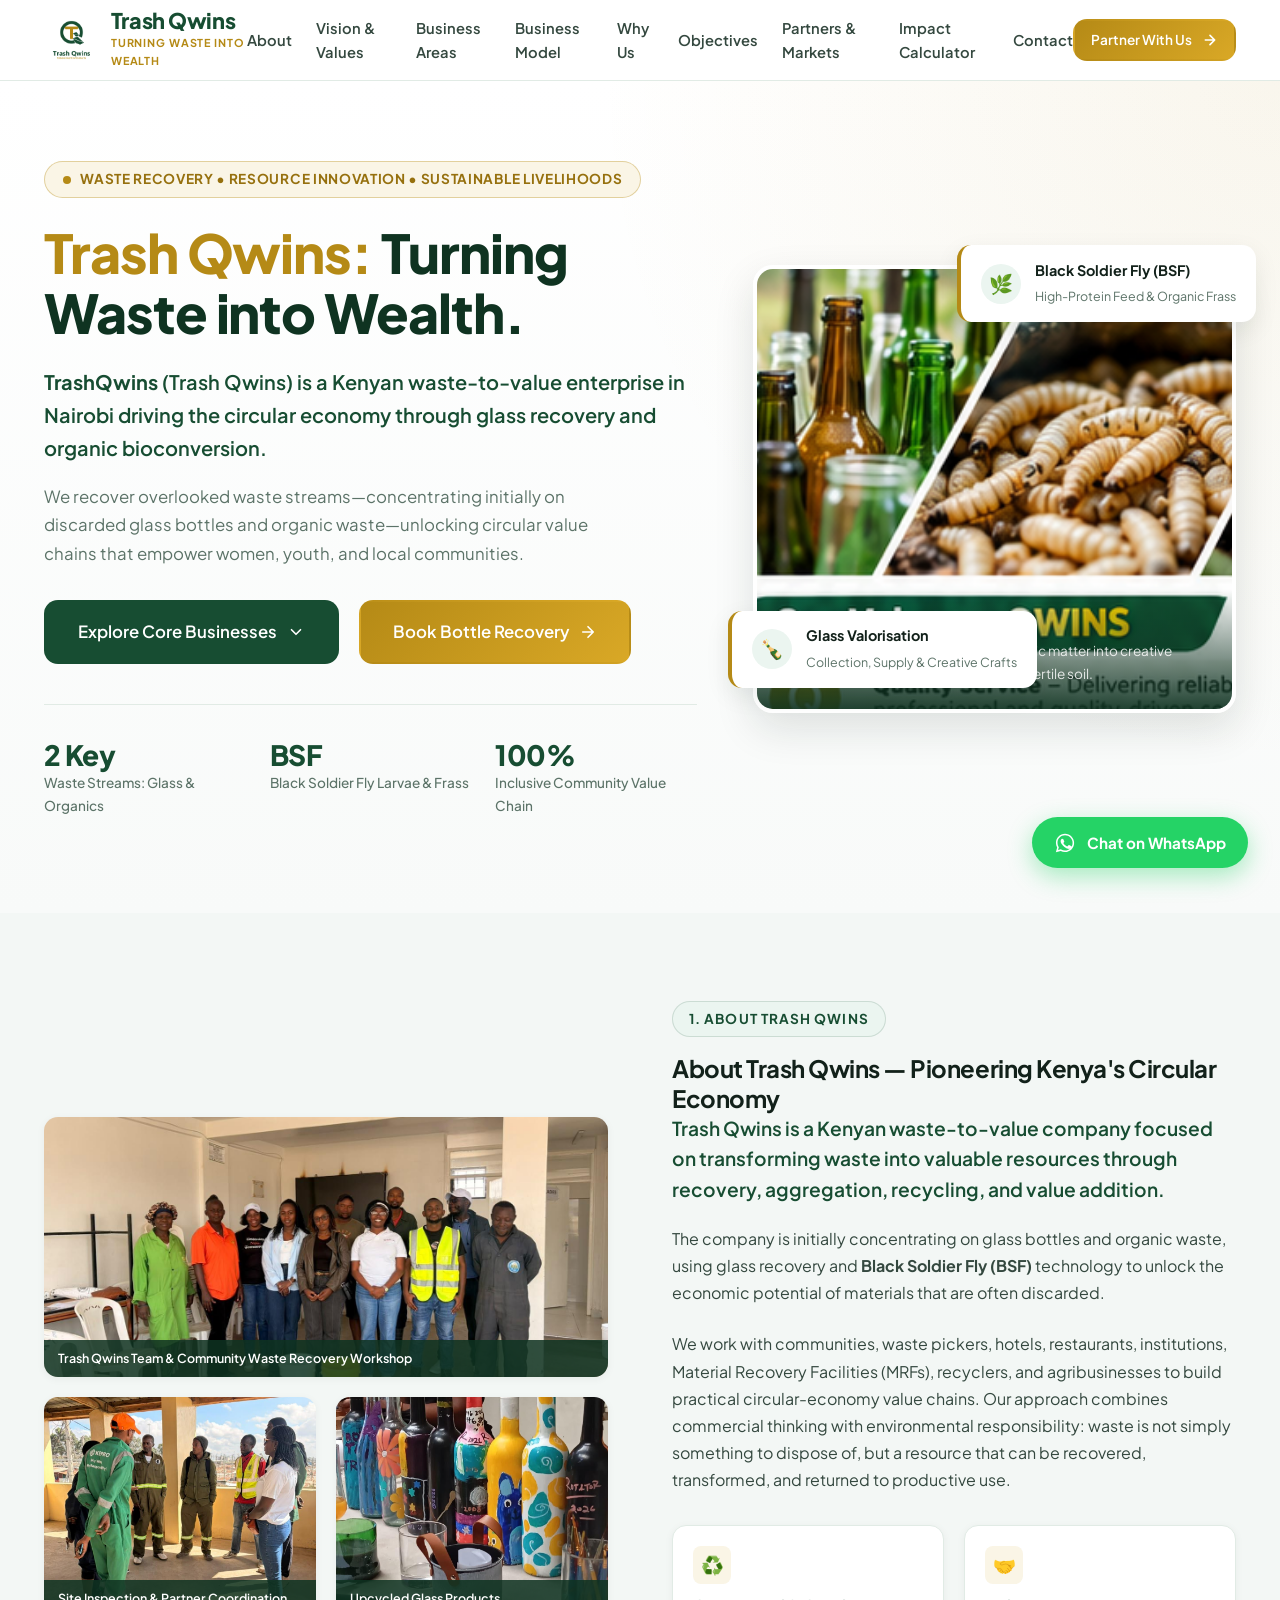
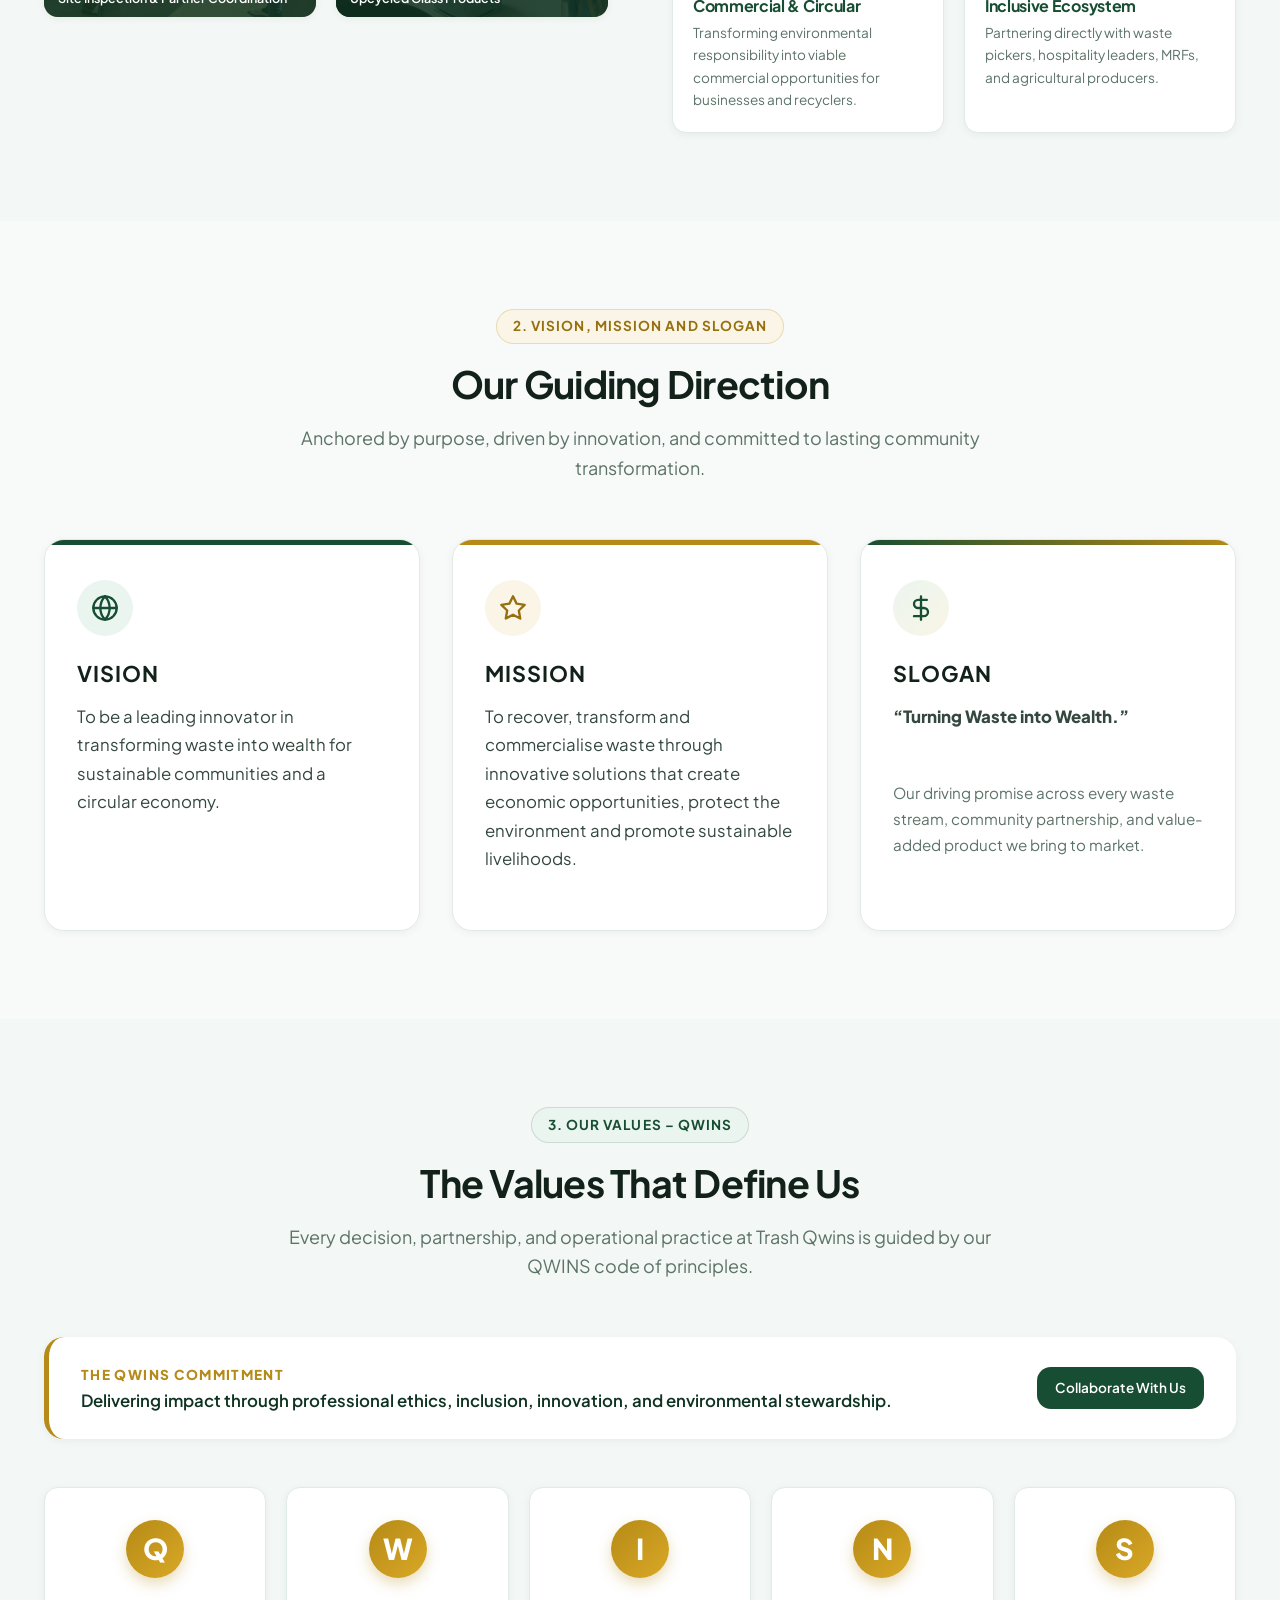
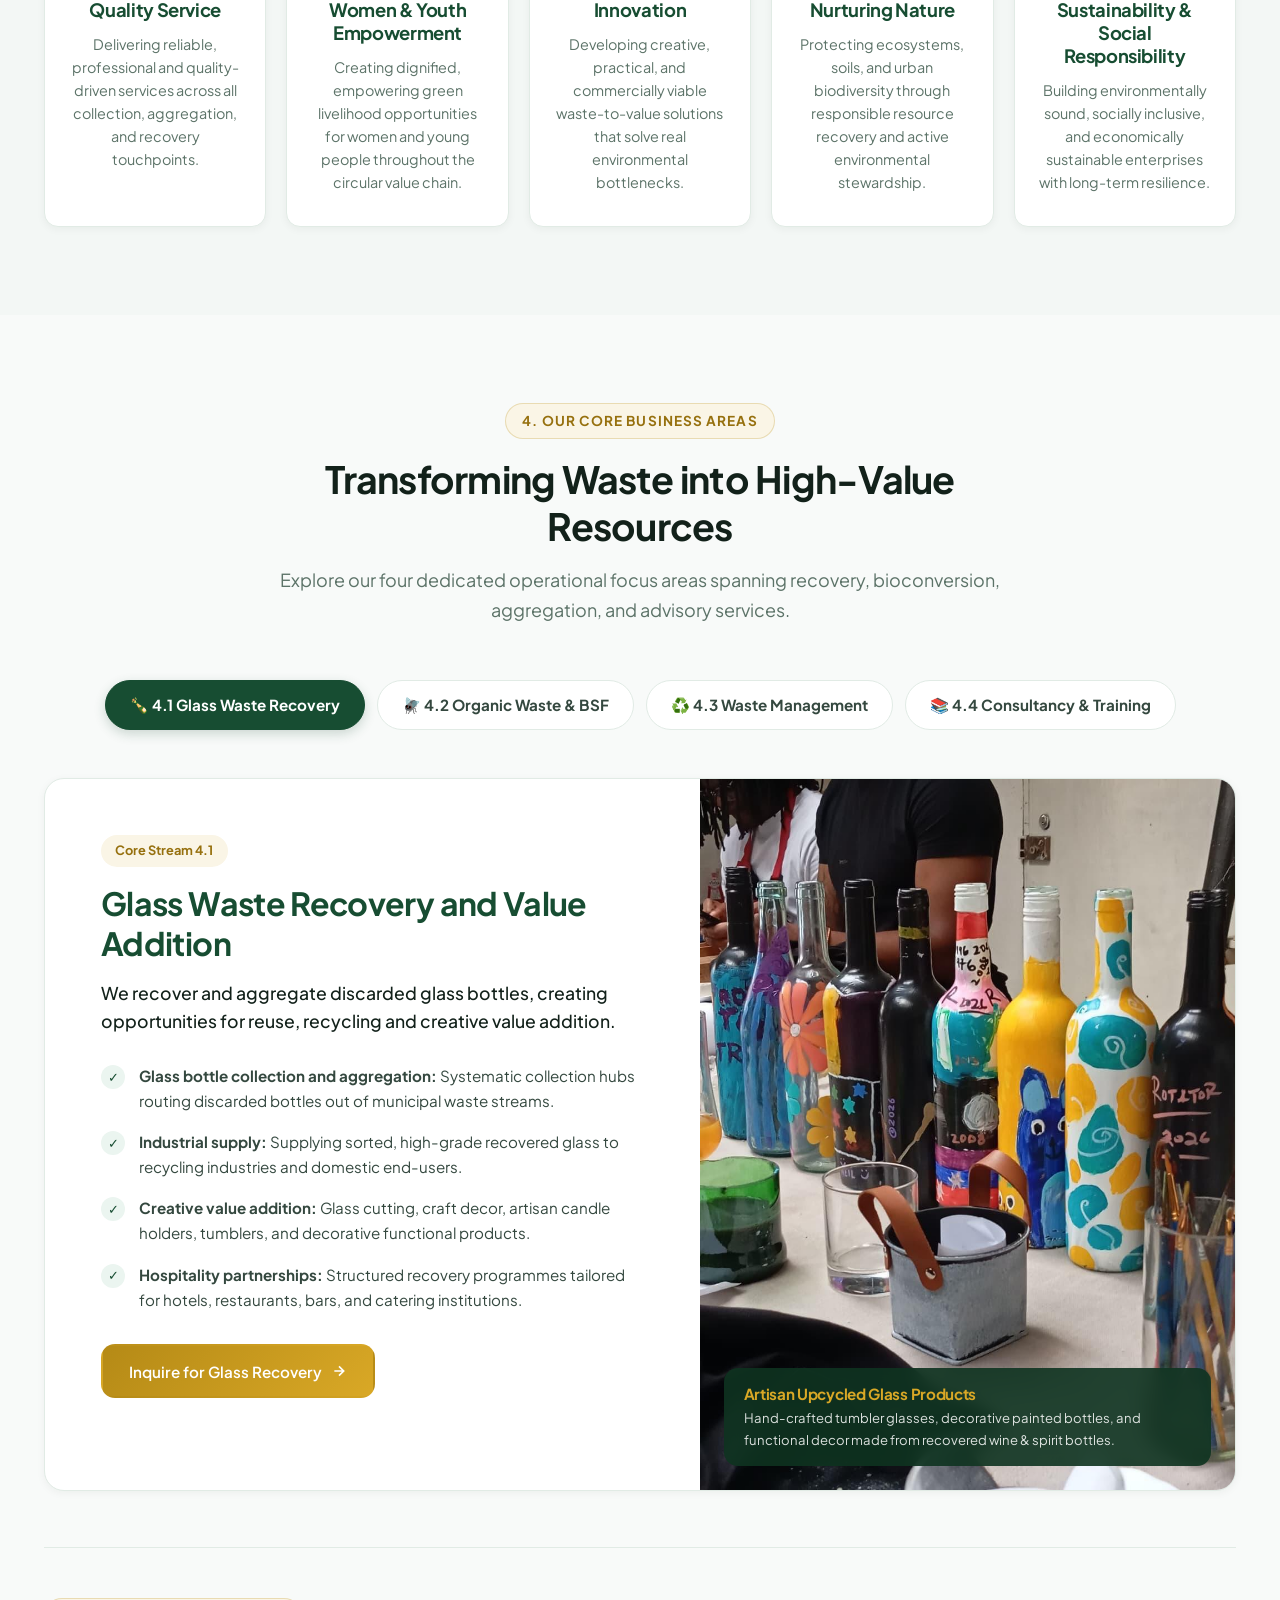
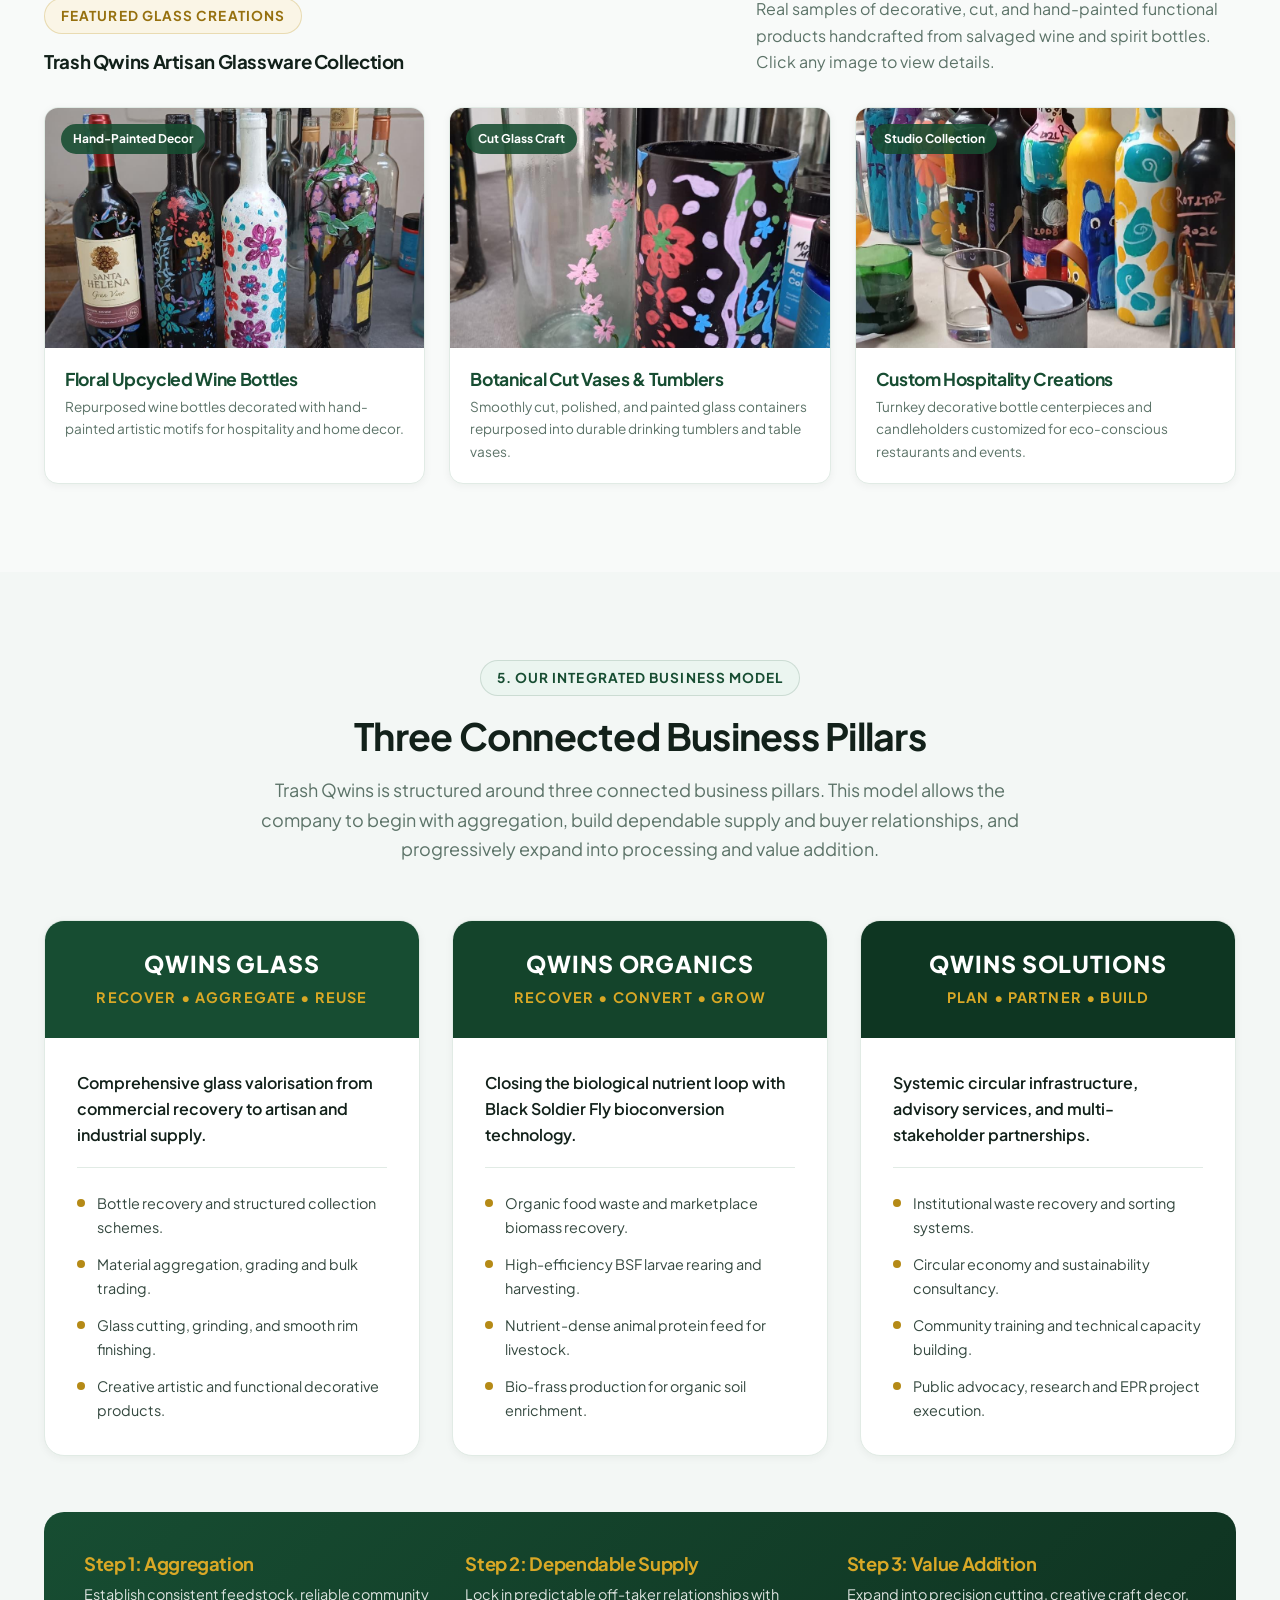
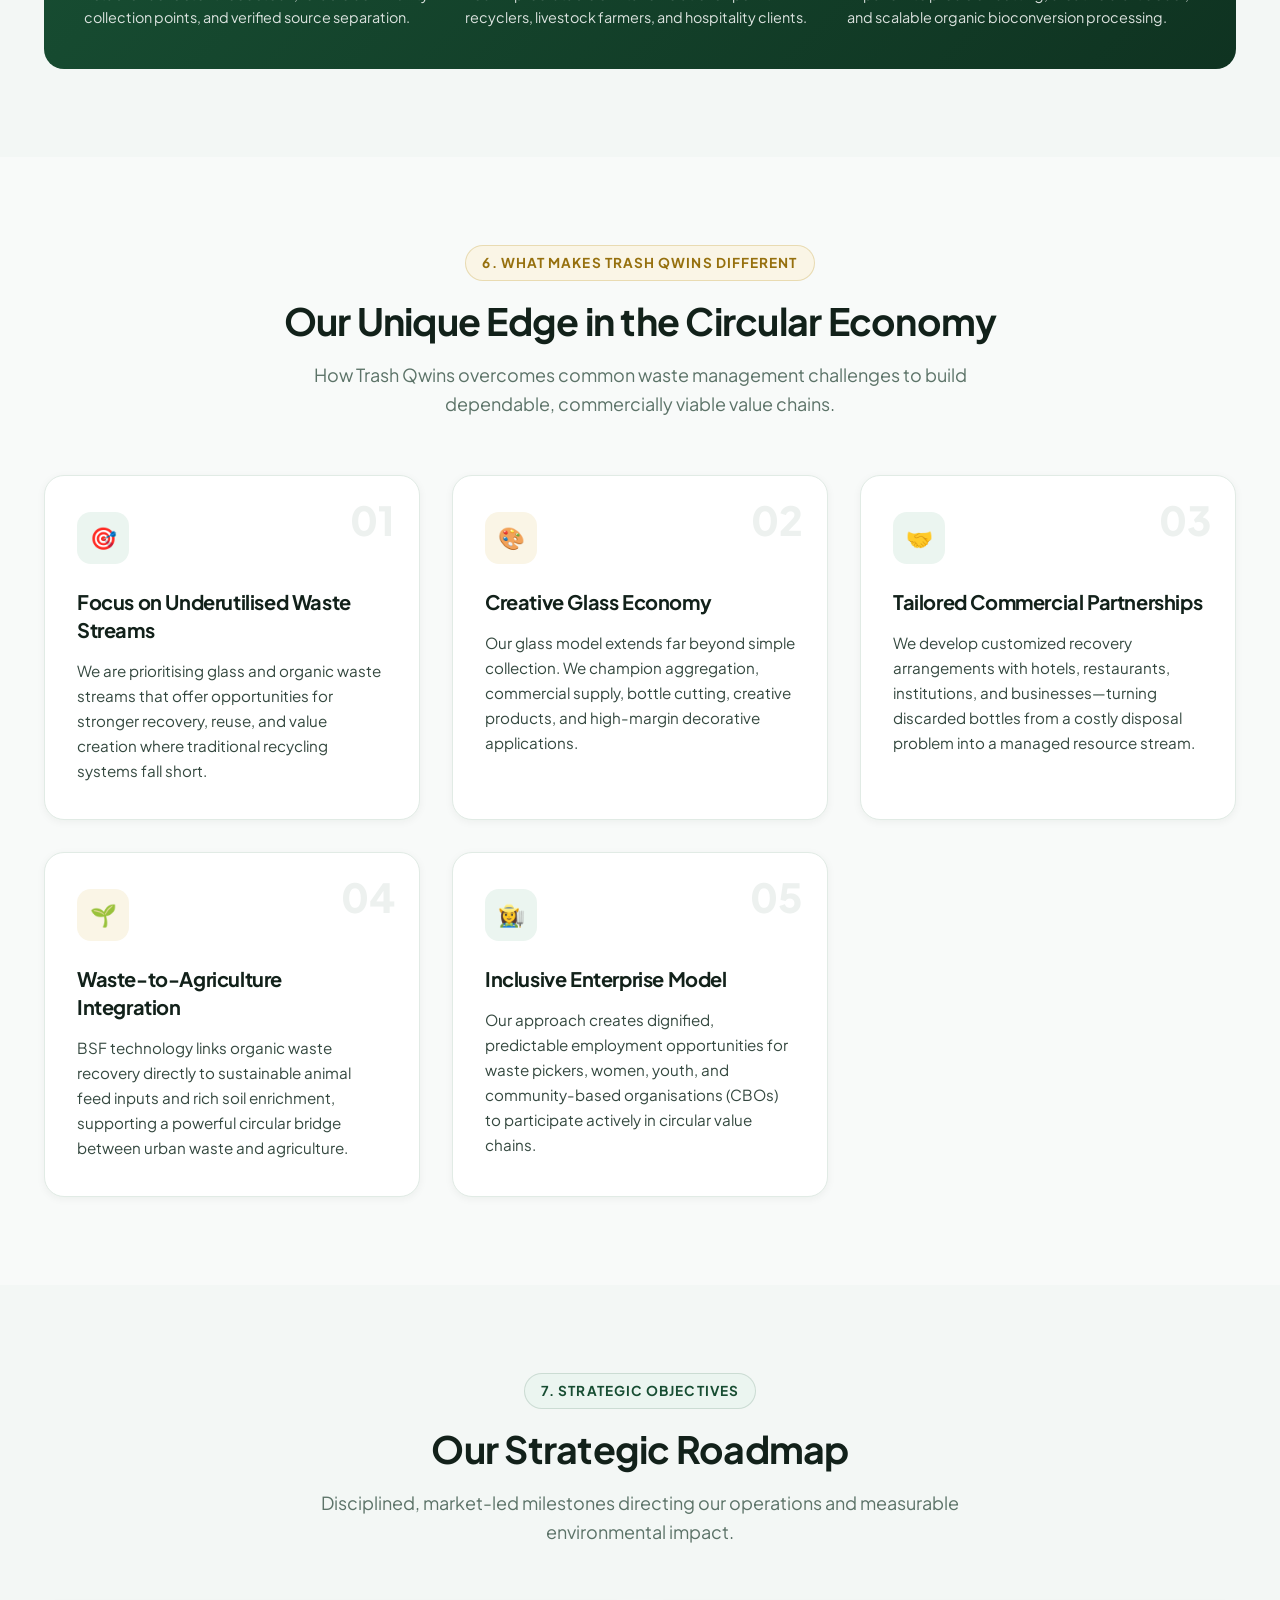
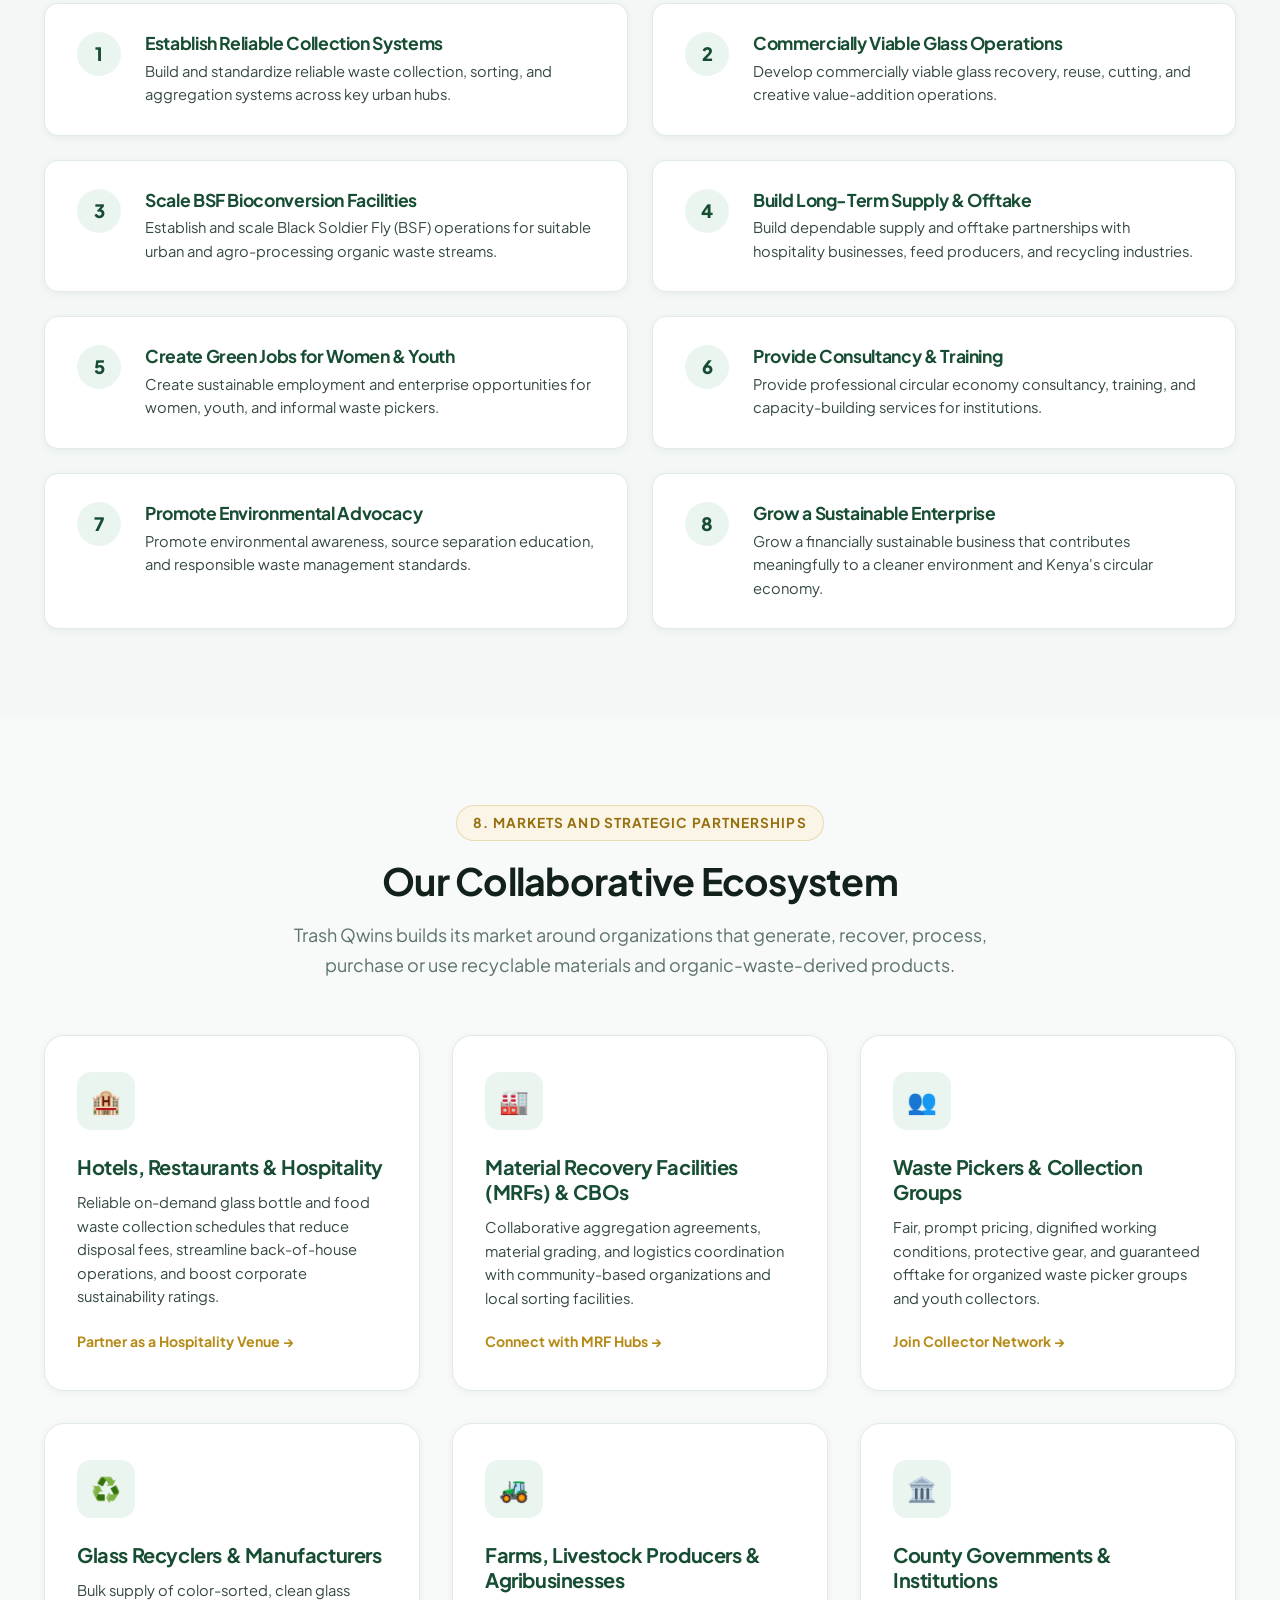
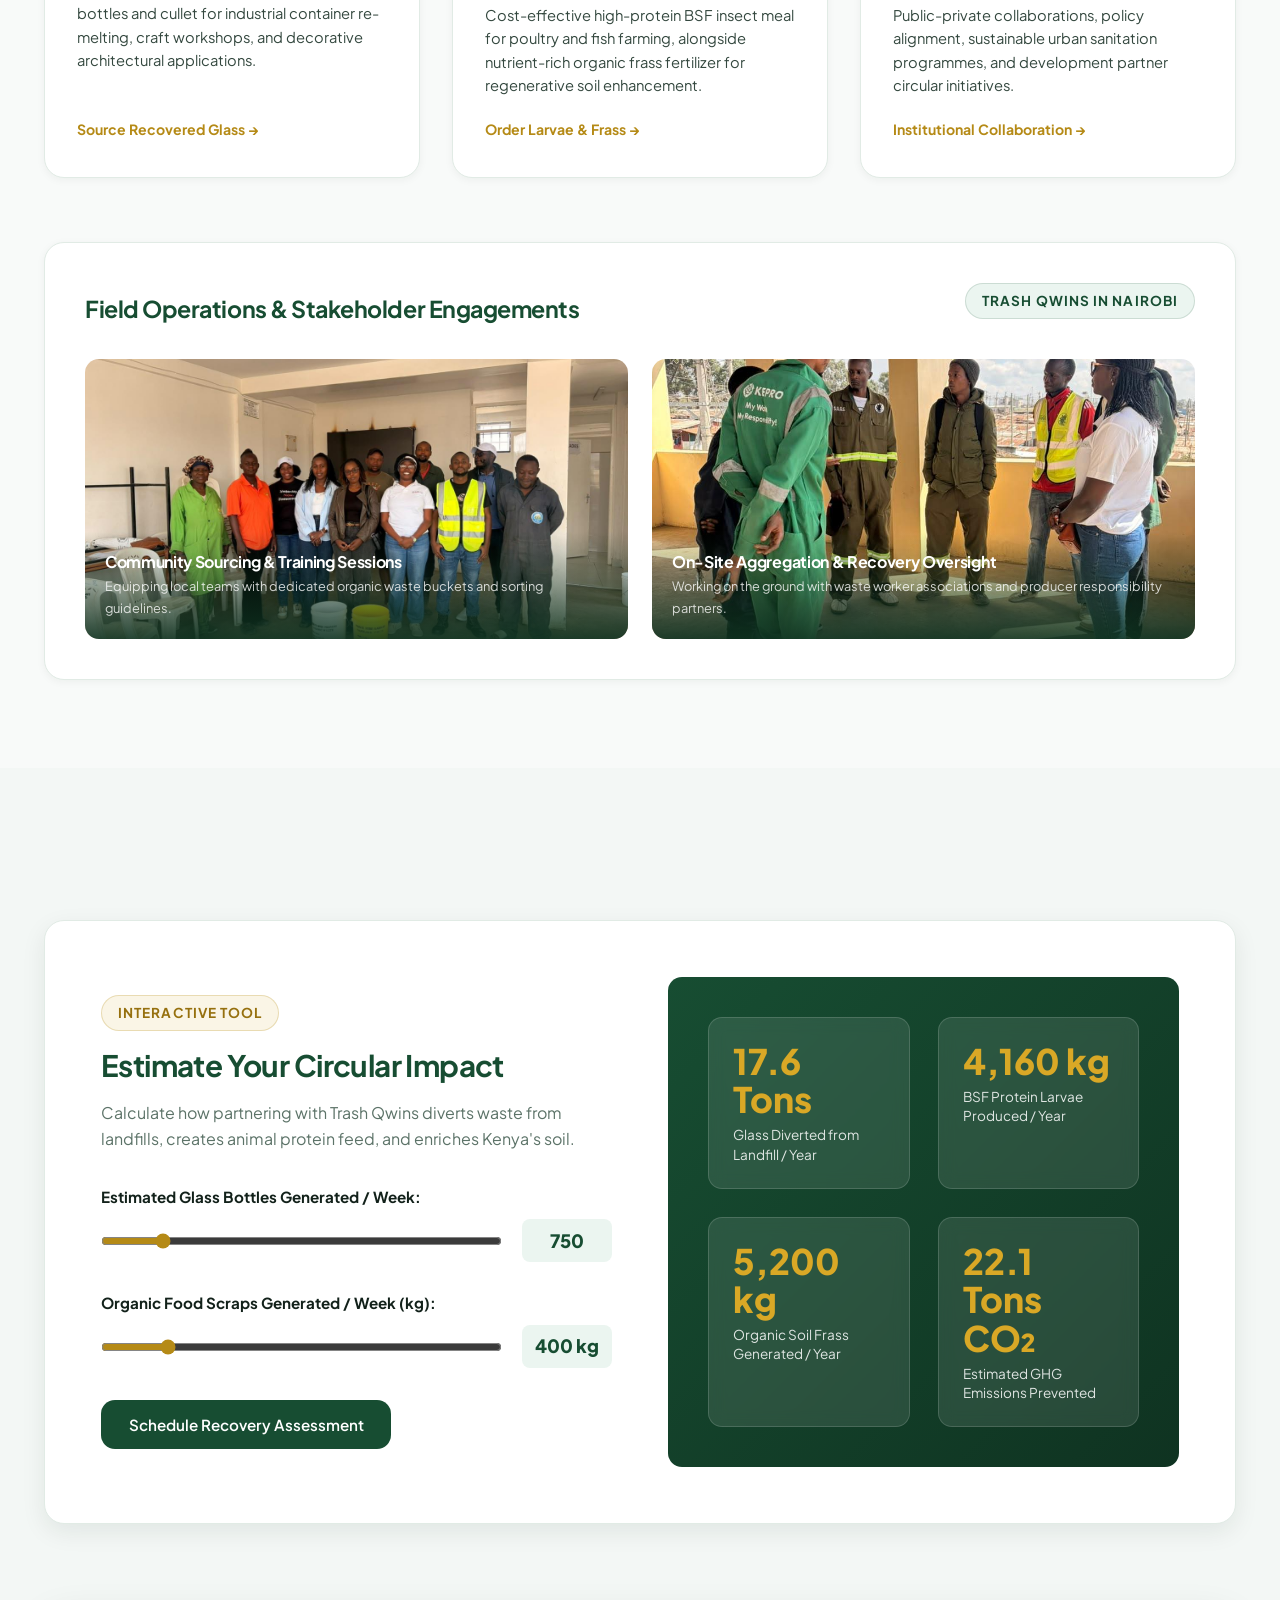
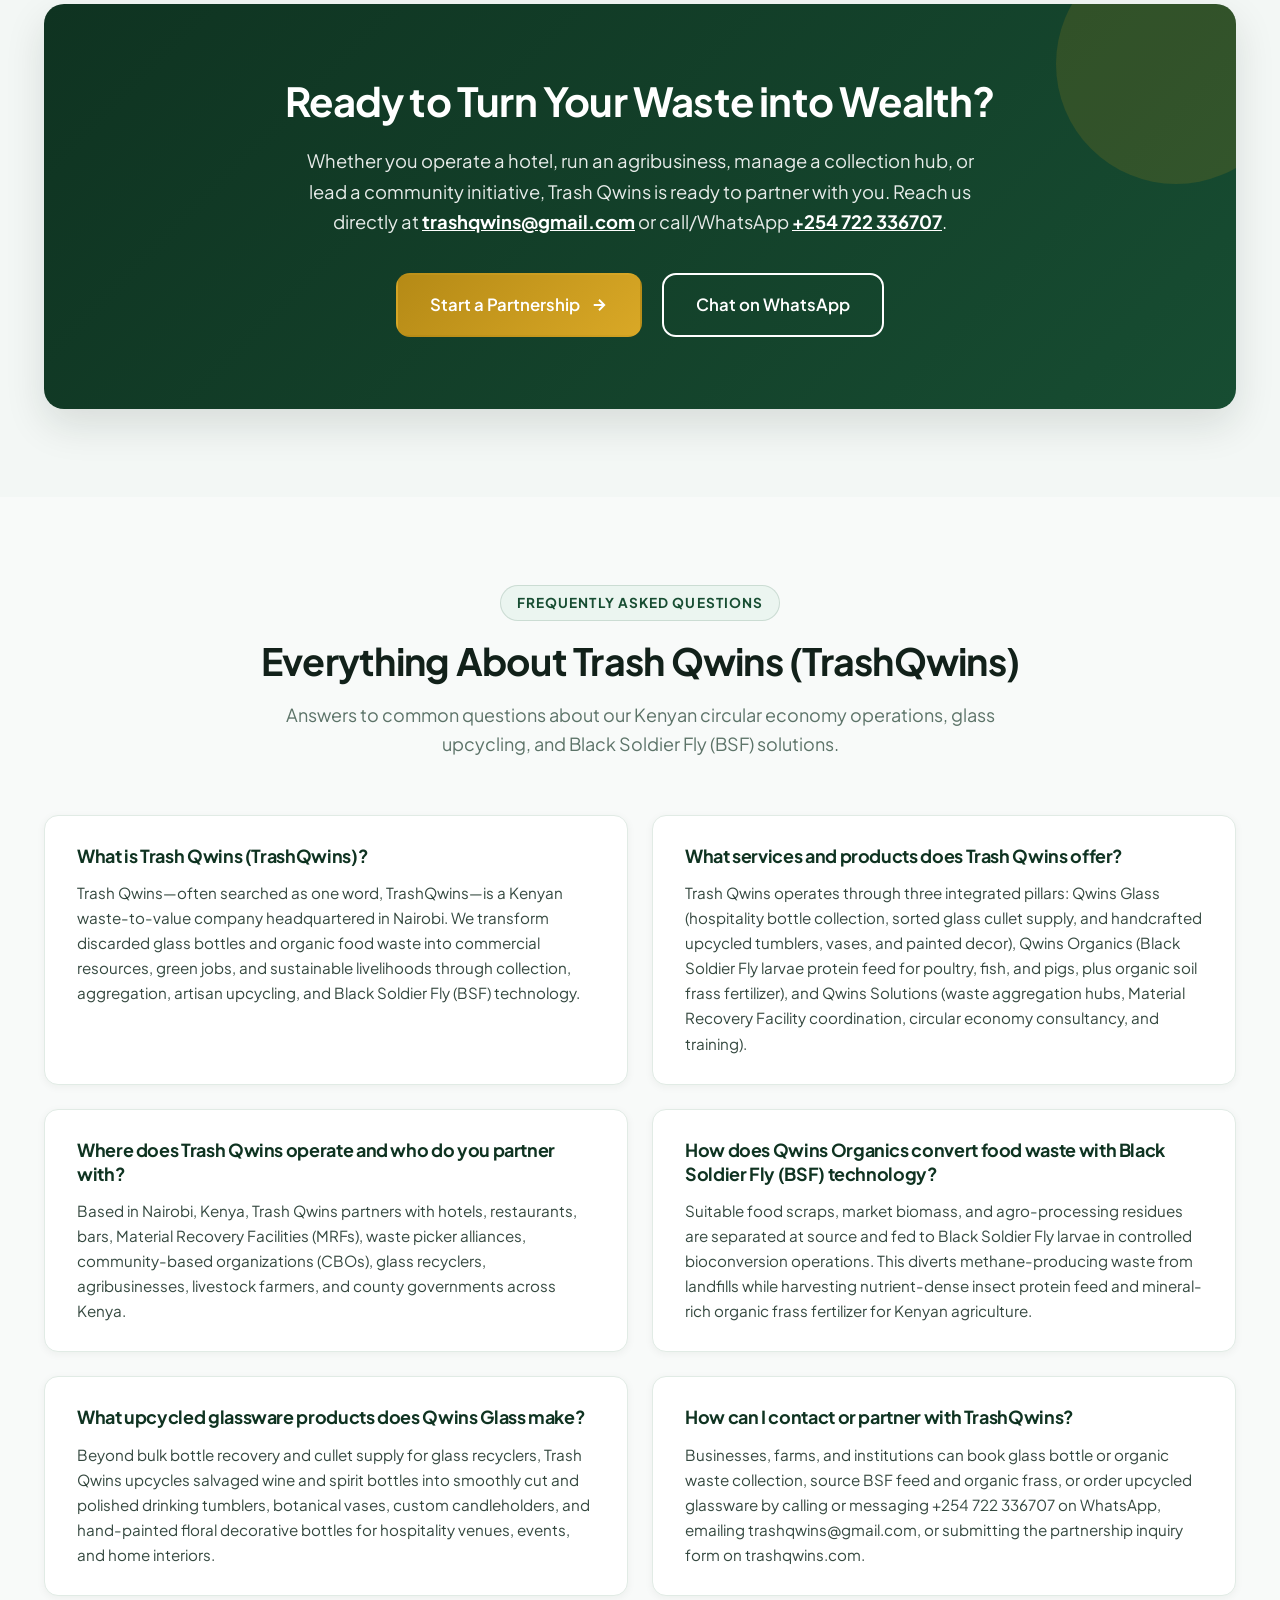
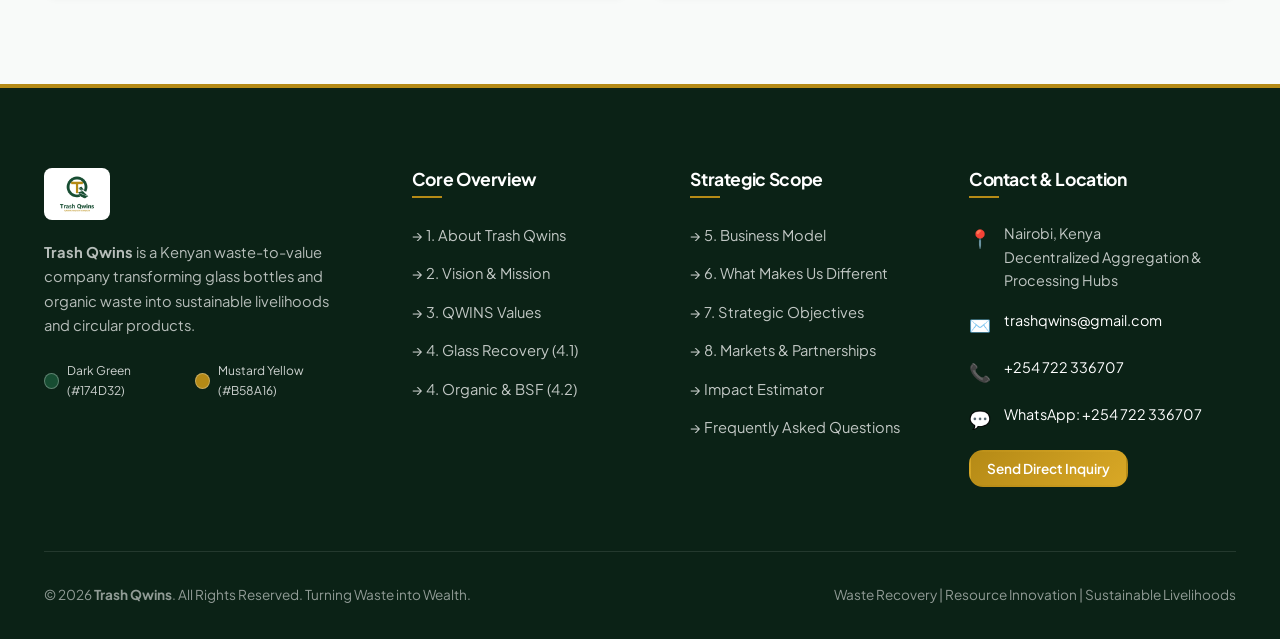
==== commit c5b7ea71: "Enhance Trash Qwins (TrashQwins) SEO, JSON-LD schema, routing, and FAQ" ====
--- a/index.html
+++ b/index.html
@@ -3,62 +3,241 @@
 <head>
   <meta charset="UTF-8">
   <meta name="viewport" content="width=device-width, initial-scale=1.0">
-  <title>Trash Qwins | Turning Waste into Wealth | Circular Economy Kenya</title>
-  <meta name="description" content="Trash Qwins (Trash Queen) is a Kenyan waste-to-value company transforming glass bottles and organic waste into valuable resources through recovery, aggregation, recycling, and Black Soldier Fly (BSF) technology.">
-  <meta name="keywords" content="Trash Qwins, Trash Queen, trashqwins, trashqueen, trashqwin, waste to wealth, glass recovery Kenya, BSF technology, Black Soldier Fly larvae, circular economy Nairobi, sustainable livelihoods, waste aggregation Kenya">
+  <title>Trash Qwins (TrashQwins) | Turning Waste into Wealth | Circular Economy Kenya</title>
+  <meta name="description" content="Trash Qwins (TrashQwins) is a Kenyan waste-to-value company in Nairobi transforming discarded glass bottles and organic waste into valuable resources through recovery, upcycling, and Black Soldier Fly (BSF) technology.">
+  <meta name="keywords" content="Trash Qwins, TrashQwins, trashqwins, trashqwins.com, Qwins Glass, Qwins Organics, Qwins Solutions, waste to wealth Kenya, glass bottle recovery Kenya, glass recycling Nairobi, upcycled glassware Kenya, Black Soldier Fly larvae Kenya, BSF technology Kenya, organic frass fertilizer, circular economy Nairobi, hospitality waste recovery Kenya, waste aggregation Kenya">
   <meta name="author" content="Trash Qwins">
+  <meta name="application-name" content="Trash Qwins">
+  <meta name="theme-color" content="#174D32">
+  <meta name="geo.region" content="KE">
+  <meta name="geo.placename" content="Nairobi, Kenya">
+  <meta name="geo.position" content="-1.2921;36.8219">
+  <meta name="ICBM" content="-1.2921, 36.8219">
   <meta name="robots" content="index, follow, max-image-preview:large, max-snippet:-1, max-video-preview:-1">
   <link rel="canonical" href="https://www.trashqwins.com/">
 
   <!-- Open Graph / Facebook -->
   <meta property="og:type" content="website">
+  <meta property="og:locale" content="en_KE">
   <meta property="og:url" content="https://www.trashqwins.com/">
-  <meta property="og:title" content="Trash Qwins | Turning Waste into Wealth">
-  <meta property="og:description" content="Commercial waste-to-value solutions in Kenya: Glass recovery, artisan upcycling, organic waste bioconversion with Black Soldier Fly (BSF) technology.">
+  <meta property="og:title" content="Trash Qwins (TrashQwins) | Turning Waste into Wealth">
+  <meta property="og:description" content="Kenyan waste-to-value solutions in Nairobi: glass bottle recovery, artisan upcycled glassware, and organic waste bioconversion with Black Soldier Fly (BSF) technology.">
   <meta property="og:image" content="https://www.trashqwins.com/assets/images/logo.png">
+  <meta property="og:image:alt" content="Trash Qwins — Turning Waste into Wealth">
   <meta property="og:site_name" content="Trash Qwins">
 
   <!-- Twitter / X -->
   <meta name="twitter:card" content="summary_large_image">
   <meta name="twitter:url" content="https://www.trashqwins.com/">
-  <meta name="twitter:title" content="Trash Qwins | Turning Waste into Wealth">
-  <meta name="twitter:description" content="Commercial waste-to-value solutions in Kenya: Glass recovery, artisan upcycling, organic waste bioconversion with Black Soldier Fly (BSF) technology.">
+  <meta name="twitter:title" content="Trash Qwins (TrashQwins) | Turning Waste into Wealth">
+  <meta name="twitter:description" content="Kenyan waste-to-value solutions in Nairobi: glass bottle recovery, artisan upcycled glassware, and organic waste bioconversion with Black Soldier Fly (BSF) technology.">
   <meta name="twitter:image" content="https://www.trashqwins.com/assets/images/logo.png">
 
   <!-- JSON-LD Structured Data for Google Knowledge Graph & Entity Indexing -->
   <script type="application/ld+json">
   {
     "@context": "https://schema.org",
-    "@type": "Organization",
-    "name": "Trash Qwins",
-    "alternateName": ["Trash Queen", "Trashqwins", "Trashqueen", "Trash Qwin", "trashqwins.com"],
-    "url": "https://www.trashqwins.com/",
-    "logo": "https://www.trashqwins.com/assets/images/logo.png",
-    "image": "https://www.trashqwins.com/assets/images/logo.png",
-    "description": "Trash Qwins is a Kenyan waste-to-value enterprise focused on glass bottle recovery, upcycling, and organic waste valorisation using Black Soldier Fly (BSF) technology.",
-    "slogan": "Turning Waste into Wealth",
-    "address": {
-      "@type": "PostalAddress",
-      "addressLocality": "Nairobi",
-      "addressCountry": "KE"
-    },
-    "contactPoint": {
-      "@type": "ContactPoint",
-      "telephone": "+254722336707",
-      "contactType": "customer service",
-      "email": "trashqwins@gmail.com",
-      "areaServed": "KE",
-      "availableLanguage": ["English", "Swahili"]
-    }
+    "@graph": [
+      {
+        "@type": ["Organization", "LocalBusiness"],
+        "@id": "https://www.trashqwins.com/#organization",
+        "name": "Trash Qwins",
+        "alternateName": [
+          "TrashQwins",
+          "trashqwins",
+          "Trash Qwin",
+          "Qwins Glass",
+          "Qwins Organics",
+          "Qwins Solutions",
+          "trashqwins.com"
+        ],
+        "url": "https://www.trashqwins.com/",
+        "logo": {
+          "@type": "ImageObject",
+          "url": "https://www.trashqwins.com/assets/images/logo.png",
+          "caption": "Trash Qwins (TrashQwins) Official Logo"
+        },
+        "image": [
+          "https://www.trashqwins.com/assets/images/logo.png",
+          "https://www.trashqwins.com/assets/images/profile-banner.png",
+          "https://www.trashqwins.com/assets/images/upcycled-glassware-collection.jpg"
+        ],
+        "description": "Trash Qwins (TrashQwins) is a Kenyan waste-to-value enterprise based in Nairobi, transforming discarded glass bottles and organic waste into commercial resources through collection, aggregation, upcycled glassware, and Black Soldier Fly (BSF) technology.",
+        "slogan": "Turning Waste into Wealth",
+        "email": "trashqwins@gmail.com",
+        "telephone": "+254722336707",
+        "address": {
+          "@type": "PostalAddress",
+          "addressLocality": "Nairobi",
+          "addressRegion": "Nairobi County",
+          "addressCountry": "KE"
+        },
+        "geo": {
+          "@type": "GeoCoordinates",
+          "latitude": -1.2921,
+          "longitude": 36.8219
+        },
+        "areaServed": [
+          {
+            "@type": "City",
+            "name": "Nairobi"
+          },
+          {
+            "@type": "Country",
+            "name": "Kenya"
+          }
+        ],
+        "knowsAbout": [
+          "Glass bottle recovery and recycling",
+          "Artisan upcycled glassware",
+          "Black Soldier Fly (BSF) larvae bioconversion",
+          "Organic waste valorisation",
+          "Organic frass bio-fertilizer",
+          "Waste aggregation hubs",
+          "Material Recovery Facilities (MRFs)",
+          "Extended Producer Responsibility (EPR)",
+          "Circular economy in Kenya"
+        ],
+        "hasOfferCatalog": {
+          "@type": "OfferCatalog",
+          "name": "Trash Qwins Circular Economy Services & Products",
+          "itemListElement": [
+            {
+              "@type": "Offer",
+              "itemOffered": {
+                "@type": "Service",
+                "name": "Qwins Glass — Glass Waste Recovery, Cullet Supply & Artisan Upcycled Glassware",
+                "description": "Hospitality and institutional glass bottle collection, bulk color-sorted glass supply, and handcrafted cut tumblers, vases, and painted bottles."
+              }
+            },
+            {
+              "@type": "Offer",
+              "itemOffered": {
+                "@type": "Service",
+                "name": "Qwins Organics — Organic Waste Valorisation & Black Soldier Fly (BSF) Technology",
+                "description": "Bioconversion of food scraps and market organics into high-protein BSF larvae animal feed and mineral-rich organic frass fertilizer."
+              }
+            },
+            {
+              "@type": "Offer",
+              "itemOffered": {
+                "@type": "Service",
+                "name": "Qwins Solutions — Waste Aggregation Hubs, MRF Coordination & Circular Consultancy",
+                "description": "Decentralized waste recovery hubs, EPR advisory, community training, and institutional circular economy programmes in Kenya."
+              }
+            }
+          ]
+        },
+        "contactPoint": {
+          "@type": "ContactPoint",
+          "telephone": "+254722336707",
+          "contactType": "customer service",
+          "email": "trashqwins@gmail.com",
+          "url": "https://wa.me/254722336707",
+          "areaServed": "KE",
+          "availableLanguage": ["English", "Swahili"]
+        }
+      },
+      {
+        "@type": "WebSite",
+        "@id": "https://www.trashqwins.com/#website",
+        "url": "https://www.trashqwins.com/",
+        "name": "Trash Qwins",
+        "alternateName": ["TrashQwins", "trashqwins", "trashqwins.com"],
+        "description": "Official website of Trash Qwins (TrashQwins), a Kenyan waste-to-value enterprise turning discarded glass bottles and organic waste into sustainable wealth.",
+        "inLanguage": "en",
+        "publisher": {
+          "@id": "https://www.trashqwins.com/#organization"
+        }
+      },
+      {
+        "@type": "WebPage",
+        "@id": "https://www.trashqwins.com/#webpage",
+        "url": "https://www.trashqwins.com/",
+        "name": "Trash Qwins (TrashQwins) | Turning Waste into Wealth | Circular Economy Kenya",
+        "description": "Trash Qwins (TrashQwins) is a Kenyan waste-to-value company in Nairobi transforming discarded glass bottles and organic waste into valuable resources through recovery, upcycling, and Black Soldier Fly (BSF) technology.",
+        "inLanguage": "en",
+        "isPartOf": {
+          "@id": "https://www.trashqwins.com/#website"
+        },
+        "about": {
+          "@id": "https://www.trashqwins.com/#organization"
+        },
+        "mainEntity": {
+          "@id": "https://www.trashqwins.com/#organization"
+        },
+        "primaryImageOfPage": {
+          "@type": "ImageObject",
+          "url": "https://www.trashqwins.com/assets/images/profile-banner.png"
+        }
+      },
+      {
+        "@type": "FAQPage",
+        "@id": "https://www.trashqwins.com/#faq",
+        "mainEntity": [
+          {
+            "@type": "Question",
+            "name": "What is Trash Qwins (TrashQwins)?",
+            "acceptedAnswer": {
+              "@type": "Answer",
+              "text": "Trash Qwins—often searched as one word, TrashQwins—is a Kenyan waste-to-value company headquartered in Nairobi. We transform discarded glass bottles and organic food waste into commercial resources, green jobs, and sustainable livelihoods through collection, aggregation, artisan upcycling, and Black Soldier Fly (BSF) technology."
+            }
+          },
+          {
+            "@type": "Question",
+            "name": "What services and products does Trash Qwins offer?",
+            "acceptedAnswer": {
+              "@type": "Answer",
+              "text": "Trash Qwins operates through three integrated pillars: Qwins Glass (hospitality bottle collection, sorted glass cullet supply, and handcrafted upcycled tumblers, vases, and painted decor), Qwins Organics (Black Soldier Fly larvae protein feed for poultry, fish, and pigs, plus organic soil frass fertilizer), and Qwins Solutions (waste aggregation hubs, Material Recovery Facility coordination, circular economy consultancy, and training)."
+            }
+          },
+          {
+            "@type": "Question",
+            "name": "Where does Trash Qwins operate and who do you partner with?",
+            "acceptedAnswer": {
+              "@type": "Answer",
+              "text": "Based in Nairobi, Kenya, Trash Qwins partners with hotels, restaurants, bars, Material Recovery Facilities (MRFs), waste picker alliances, community-based organizations (CBOs), glass recyclers, agribusinesses, livestock farmers, and county governments across Kenya."
+            }
+          },
+          {
+            "@type": "Question",
+            "name": "How does Qwins Organics convert food waste with Black Soldier Fly (BSF) technology?",
+            "acceptedAnswer": {
+              "@type": "Answer",
+              "text": "Suitable food scraps, market biomass, and agro-processing residues are separated at source and fed to Black Soldier Fly larvae in controlled bioconversion operations. This diverts methane-producing waste from landfills while harvesting nutrient-dense insect protein feed and mineral-rich organic frass fertilizer for Kenyan agriculture."
+            }
+          },
+          {
+            "@type": "Question",
+            "name": "What upcycled glassware products does Qwins Glass make?",
+            "acceptedAnswer": {
+              "@type": "Answer",
+              "text": "Beyond bulk bottle recovery and cullet supply for glass recyclers, Trash Qwins upcycles salvaged wine and spirit bottles into smoothly cut and polished drinking tumblers, botanical vases, custom candleholders, and hand-painted floral decorative bottles for hospitality venues, events, and home interiors."
+            }
+          },
+          {
+            "@type": "Question",
+            "name": "How can I contact or partner with TrashQwins?",
+            "acceptedAnswer": {
+              "@type": "Answer",
+              "text": "Businesses, farms, and institutions can book glass bottle or organic waste collection, source BSF feed and organic frass, or order upcycled glassware by calling or messaging +254 722 336707 on WhatsApp, emailing trashqwins@gmail.com, or submitting the partnership inquiry form on trashqwins.com."
+            }
+          }
+        ]
+      }
+    ]
   }
   </script>
 
-  <!-- Favicon -->
-  <link rel="icon" type="image/png" href="assets/images/logo.png">
-
-  <!-- Google Search Console Site Verification -->
+  <!-- Favicon & Web Manifest -->
+  <link rel="icon" href="/favicon.ico" sizes="any">
+  <link rel="icon" type="image/png" href="/assets/images/favicon.png">
+  <link rel="apple-touch-icon" href="/assets/images/logo.png">
+  <link rel="manifest" href="/site.webmanifest">
+
+  <!-- Search Engine Site Verifications -->
   <meta name="google-site-verification" content="1qF5e7vSAGj-lSS0nZ8XkuWRBhFypfGU2-9zXUSD1CE" />
-  <meta name="google-site-verification" content="googlec80406e3045698dc" />
+  <meta name="msvalidate.01" content="7E3CFF2E876007C274670800817CE5D6" />
 
   <!-- Google Fonts: Plus Jakarta Sans & Outfit -->
   <link rel="preconnect" href="https://fonts.googleapis.com">
@@ -66,7 +245,7 @@
   <link href="https://fonts.googleapis.com/css2?family=Outfit:wght@400;500;600;700;800;900&family=Plus+Jakarta+Sans:wght@400;500;600;700;800&display=swap" rel="stylesheet">
 
   <!-- Core Stylesheet -->
-  <link rel="stylesheet" href="assets/css/styles.css">
+  <link rel="stylesheet" href="assets/css/styles.css?v=20261111">
 </head>
 <body>
 
@@ -145,11 +324,11 @@
             </div>
 
             <h1 class="hero-title">
-              Turning Waste into <span class="brand-accent">Wealth</span> for a Thriving Planet.
+              <span class="brand-accent">Trash Qwins:</span> Turning Waste into Wealth.
             </h1>
 
             <p class="hero-subtitle">
-              Kenyan waste-to-value enterprise driving the circular economy through glass recovery and organic bioconversion.
+              <strong>TrashQwins</strong> (Trash Qwins) is a Kenyan waste-to-value enterprise in Nairobi driving the circular economy through glass recovery and organic bioconversion.
             </p>
 
             <p class="hero-description">
@@ -237,7 +416,7 @@
 
           <div class="about-content">
             <div class="section-badge">1. About Trash Qwins</div>
-            <h2>Pioneering Kenya's Waste-to-Value Circular Economy</h2>
+            <h2>About Trash Qwins — Pioneering Kenya's Circular Economy</h2>
             <p class="about-lead">
               Trash Qwins is a Kenyan waste-to-value company focused on transforming waste into valuable resources through recovery, aggregation, recycling, and value addition.
             </p>
@@ -1133,6 +1312,51 @@
       </div>
     </section>
 
+    <!-- ==========================================================================
+         FREQUENTLY ASKED QUESTIONS (FAQ)
+         ========================================================================== -->
+    <section class="section" id="faq">
+      <div class="container">
+        <div class="section-header">
+          <div class="section-badge">Frequently Asked Questions</div>
+          <h2>Everything About Trash Qwins (TrashQwins)</h2>
+          <p>Answers to common questions about our Kenyan circular economy operations, glass upcycling, and Black Soldier Fly (BSF) solutions.</p>
+        </div>
+
+        <div class="faq-grid">
+          <article class="faq-card">
+            <h3>What is Trash Qwins (TrashQwins)?</h3>
+            <p>Trash Qwins—often searched as one word, TrashQwins—is a Kenyan waste-to-value company headquartered in Nairobi. We transform discarded glass bottles and organic food waste into commercial resources, green jobs, and sustainable livelihoods through collection, aggregation, artisan upcycling, and Black Soldier Fly (BSF) technology.</p>
+          </article>
+
+          <article class="faq-card">
+            <h3>What services and products does Trash Qwins offer?</h3>
+            <p>Trash Qwins operates through three integrated pillars: Qwins Glass (hospitality bottle collection, sorted glass cullet supply, and handcrafted upcycled tumblers, vases, and painted decor), Qwins Organics (Black Soldier Fly larvae protein feed for poultry, fish, and pigs, plus organic soil frass fertilizer), and Qwins Solutions (waste aggregation hubs, Material Recovery Facility coordination, circular economy consultancy, and training).</p>
+          </article>
+
+          <article class="faq-card">
+            <h3>Where does Trash Qwins operate and who do you partner with?</h3>
+            <p>Based in Nairobi, Kenya, Trash Qwins partners with hotels, restaurants, bars, Material Recovery Facilities (MRFs), waste picker alliances, community-based organizations (CBOs), glass recyclers, agribusinesses, livestock farmers, and county governments across Kenya.</p>
+          </article>
+
+          <article class="faq-card">
+            <h3>How does Qwins Organics convert food waste with Black Soldier Fly (BSF) technology?</h3>
+            <p>Suitable food scraps, market biomass, and agro-processing residues are separated at source and fed to Black Soldier Fly larvae in controlled bioconversion operations. This diverts methane-producing waste from landfills while harvesting nutrient-dense insect protein feed and mineral-rich organic frass fertilizer for Kenyan agriculture.</p>
+          </article>
+
+          <article class="faq-card">
+            <h3>What upcycled glassware products does Qwins Glass make?</h3>
+            <p>Beyond bulk bottle recovery and cullet supply for glass recyclers, Trash Qwins upcycles salvaged wine and spirit bottles into smoothly cut and polished drinking tumblers, botanical vases, custom candleholders, and hand-painted floral decorative bottles for hospitality venues, events, and home interiors.</p>
+          </article>
+
+          <article class="faq-card">
+            <h3>How can I contact or partner with TrashQwins?</h3>
+            <p>Businesses, farms, and institutions can book glass bottle or organic waste collection, source BSF feed and organic frass, or order upcycled glassware by calling or messaging +254 722 336707 on WhatsApp, emailing trashqwins@gmail.com, or submitting the partnership inquiry form on trashqwins.com.</p>
+          </article>
+        </div>
+      </div>
+    </section>
+
   </main>
 
   <!-- ==========================================================================
@@ -1181,6 +1405,7 @@
             <li class="footer-link-item"><a href="#objectives">&rarr; 7. Strategic Objectives</a></li>
             <li class="footer-link-item"><a href="#partners">&rarr; 8. Markets & Partnerships</a></li>
             <li class="footer-link-item"><a href="#impact-calculator">&rarr; Impact Estimator</a></li>
+            <li class="footer-link-item"><a href="#faq">&rarr; Frequently Asked Questions</a></li>
           </ul>
         </div>
 
--- a/assets/css/styles.css
+++ b/assets/css/styles.css
@@ -1756,6 +1756,44 @@
   align-items: center;
   gap: 1.25rem;
   flex-wrap: wrap;
+}
+
+/* ==========================================================================
+   FREQUENTLY ASKED QUESTIONS (FAQ)
+   ========================================================================== */
+.faq-grid {
+  display: grid;
+  grid-template-columns: repeat(2, 1fr);
+  gap: 1.5rem;
+}
+
+.faq-card {
+  background: var(--bg-surface);
+  border: 1px solid var(--border-light);
+  border-radius: var(--radius-md);
+  padding: 1.75rem 2rem;
+  box-shadow: var(--shadow-sm);
+  transition: var(--transition);
+}
+
+.faq-card:hover {
+  border-color: var(--primary);
+  box-shadow: var(--shadow-md);
+  transform: translateY(-2px);
+}
+
+.faq-card h3 {
+  font-size: 1.12rem;
+  color: var(--primary-dark);
+  margin-bottom: 0.75rem;
+  line-height: 1.35;
+}
+
+.faq-card p {
+  font-size: 0.95rem;
+  color: var(--text-body);
+  line-height: 1.65;
+  margin-bottom: 0;
 }
 
 /* ==========================================================================
@@ -2527,6 +2565,16 @@
     width: 100%;
   }
 
+  /* FAQ */
+  .faq-grid {
+    grid-template-columns: 1fr;
+    gap: 1.15rem;
+  }
+
+  .faq-card {
+    padding: 1.35rem 1.25rem;
+  }
+
   /* Footer */
   .site-footer {
     padding: 3.5rem 0 1.5rem 0;
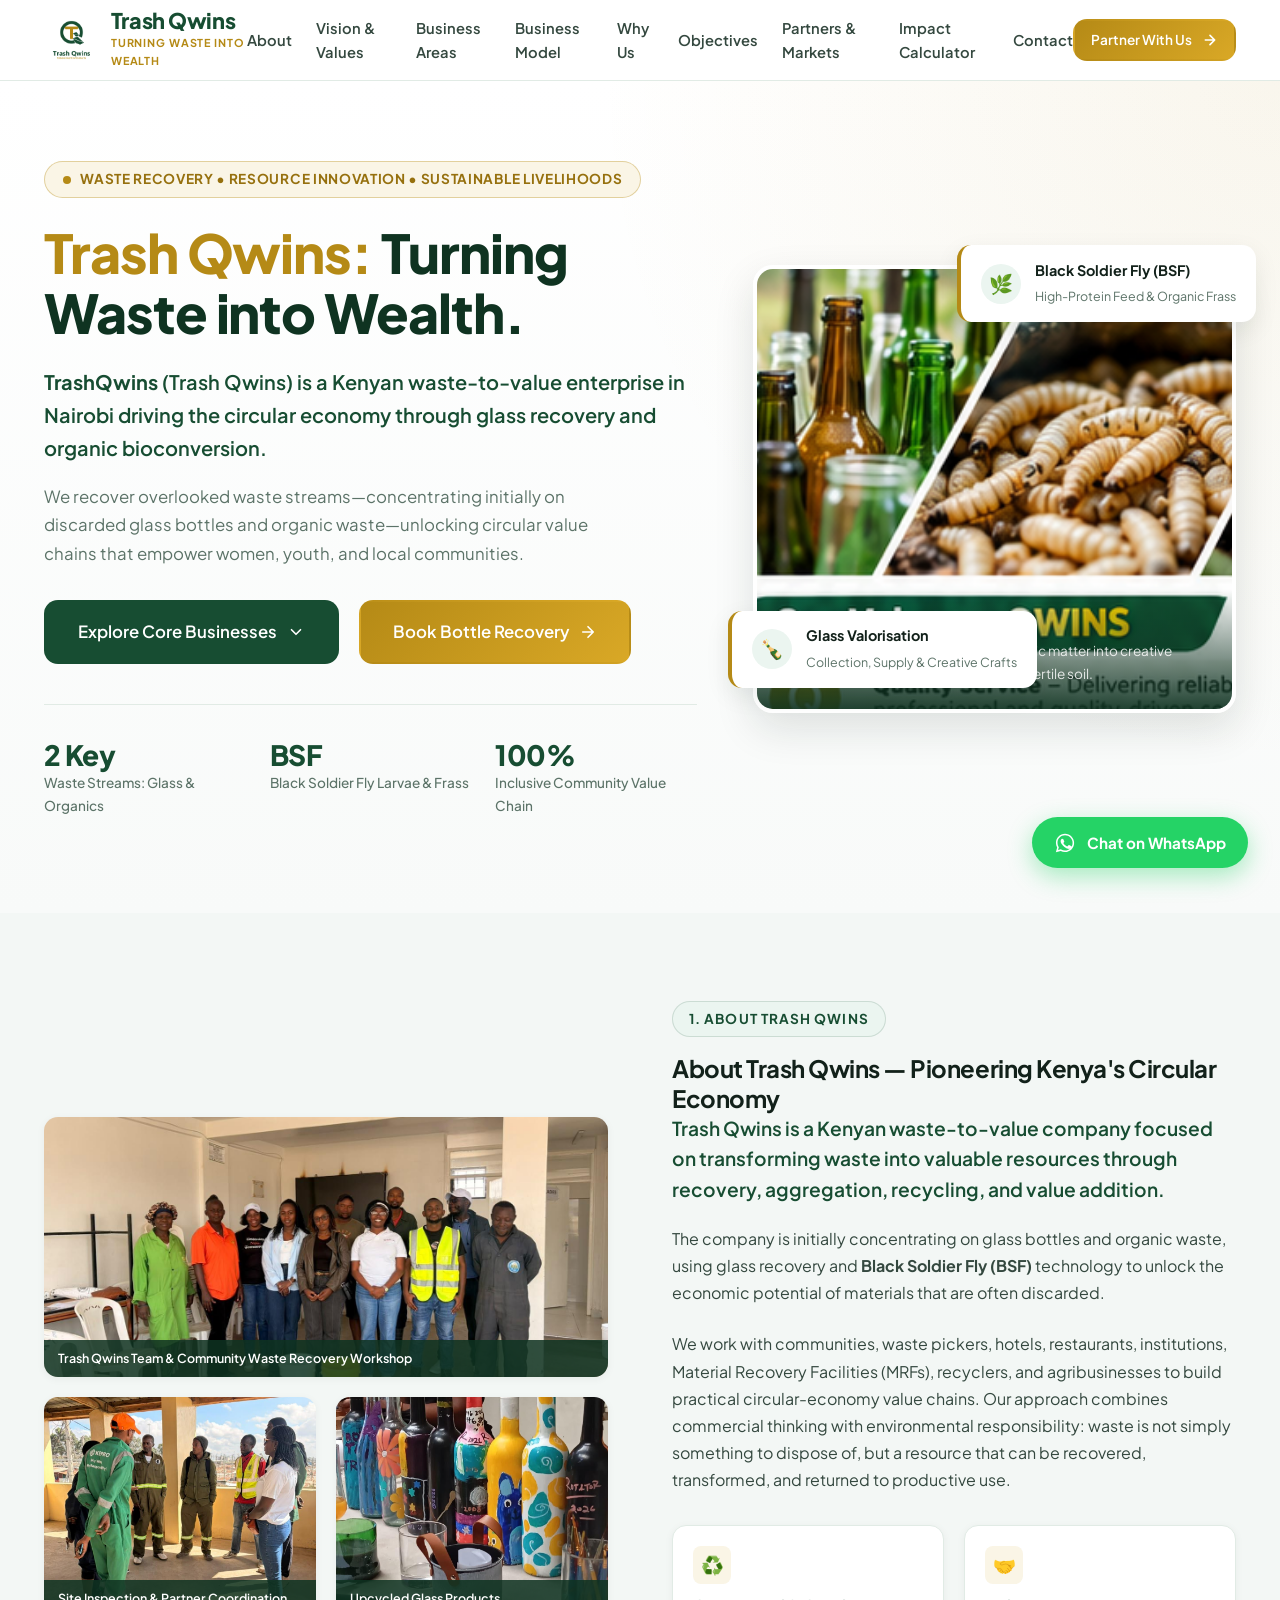
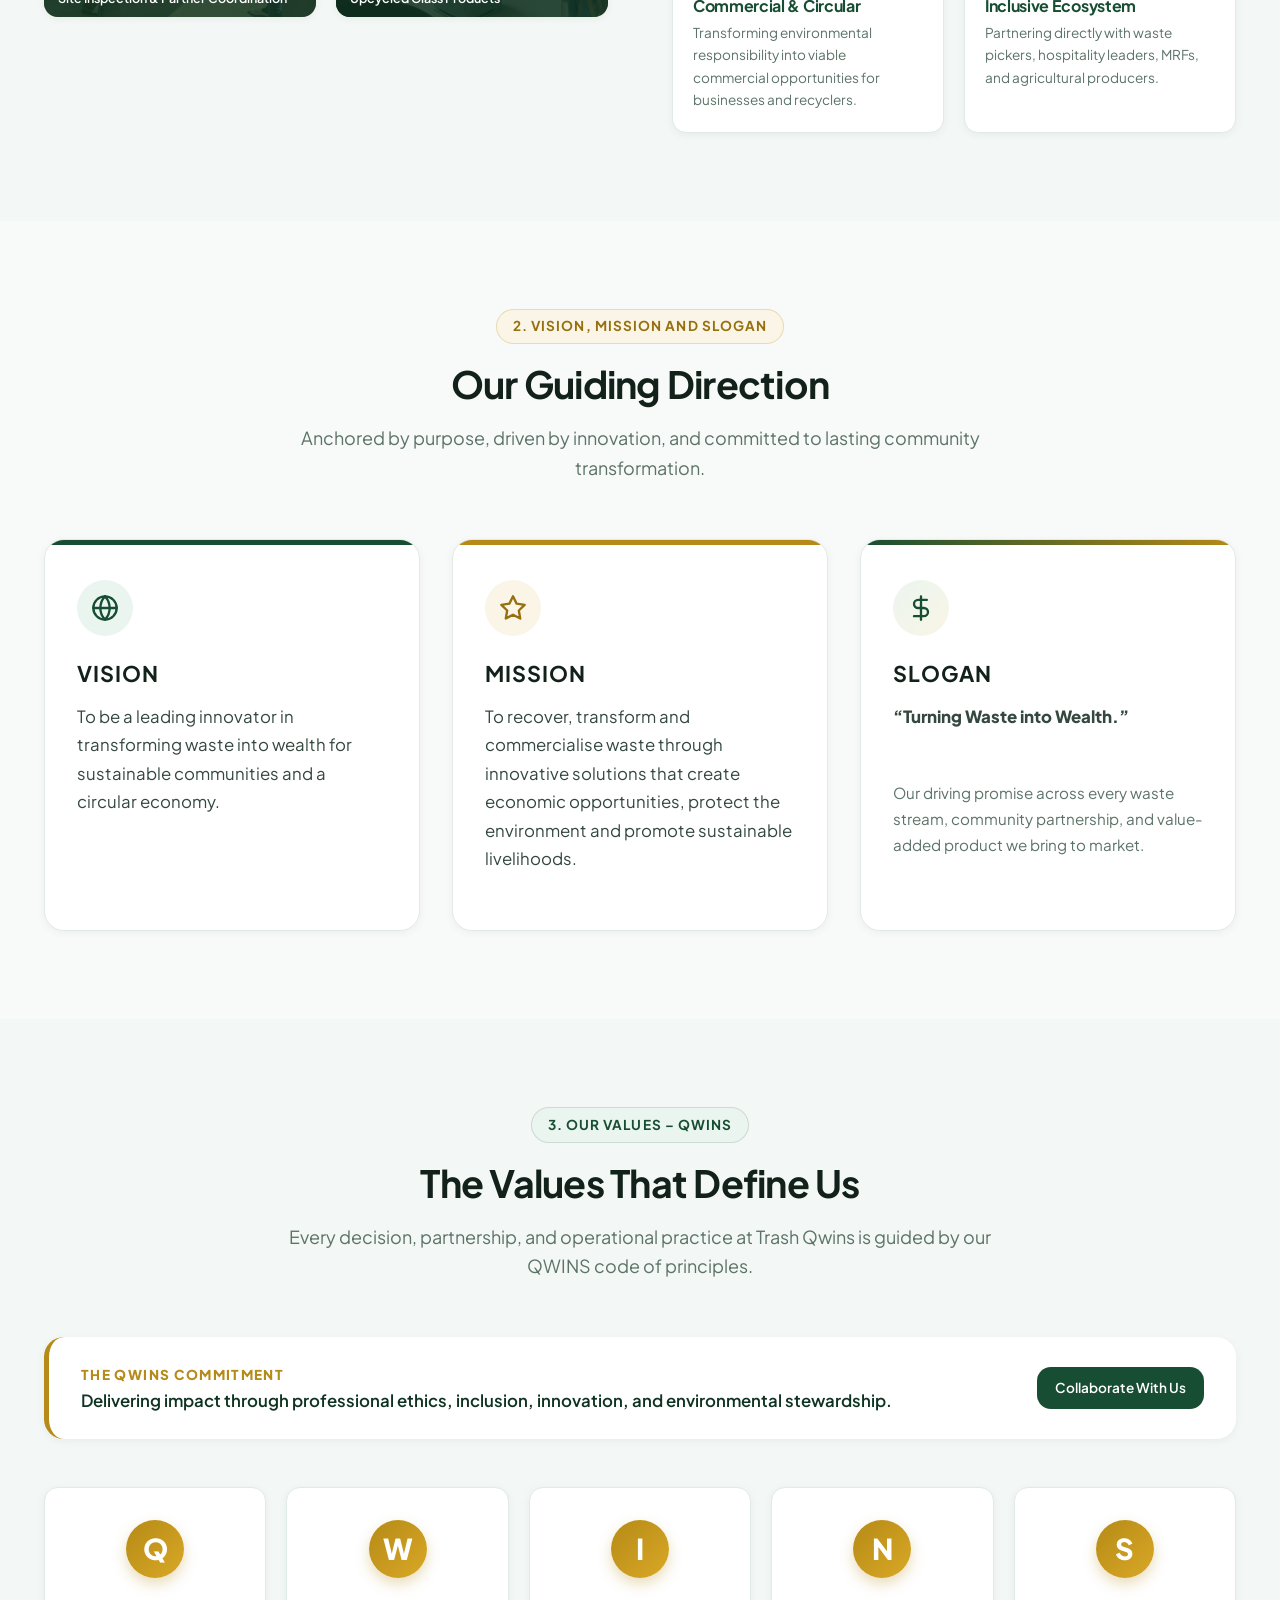
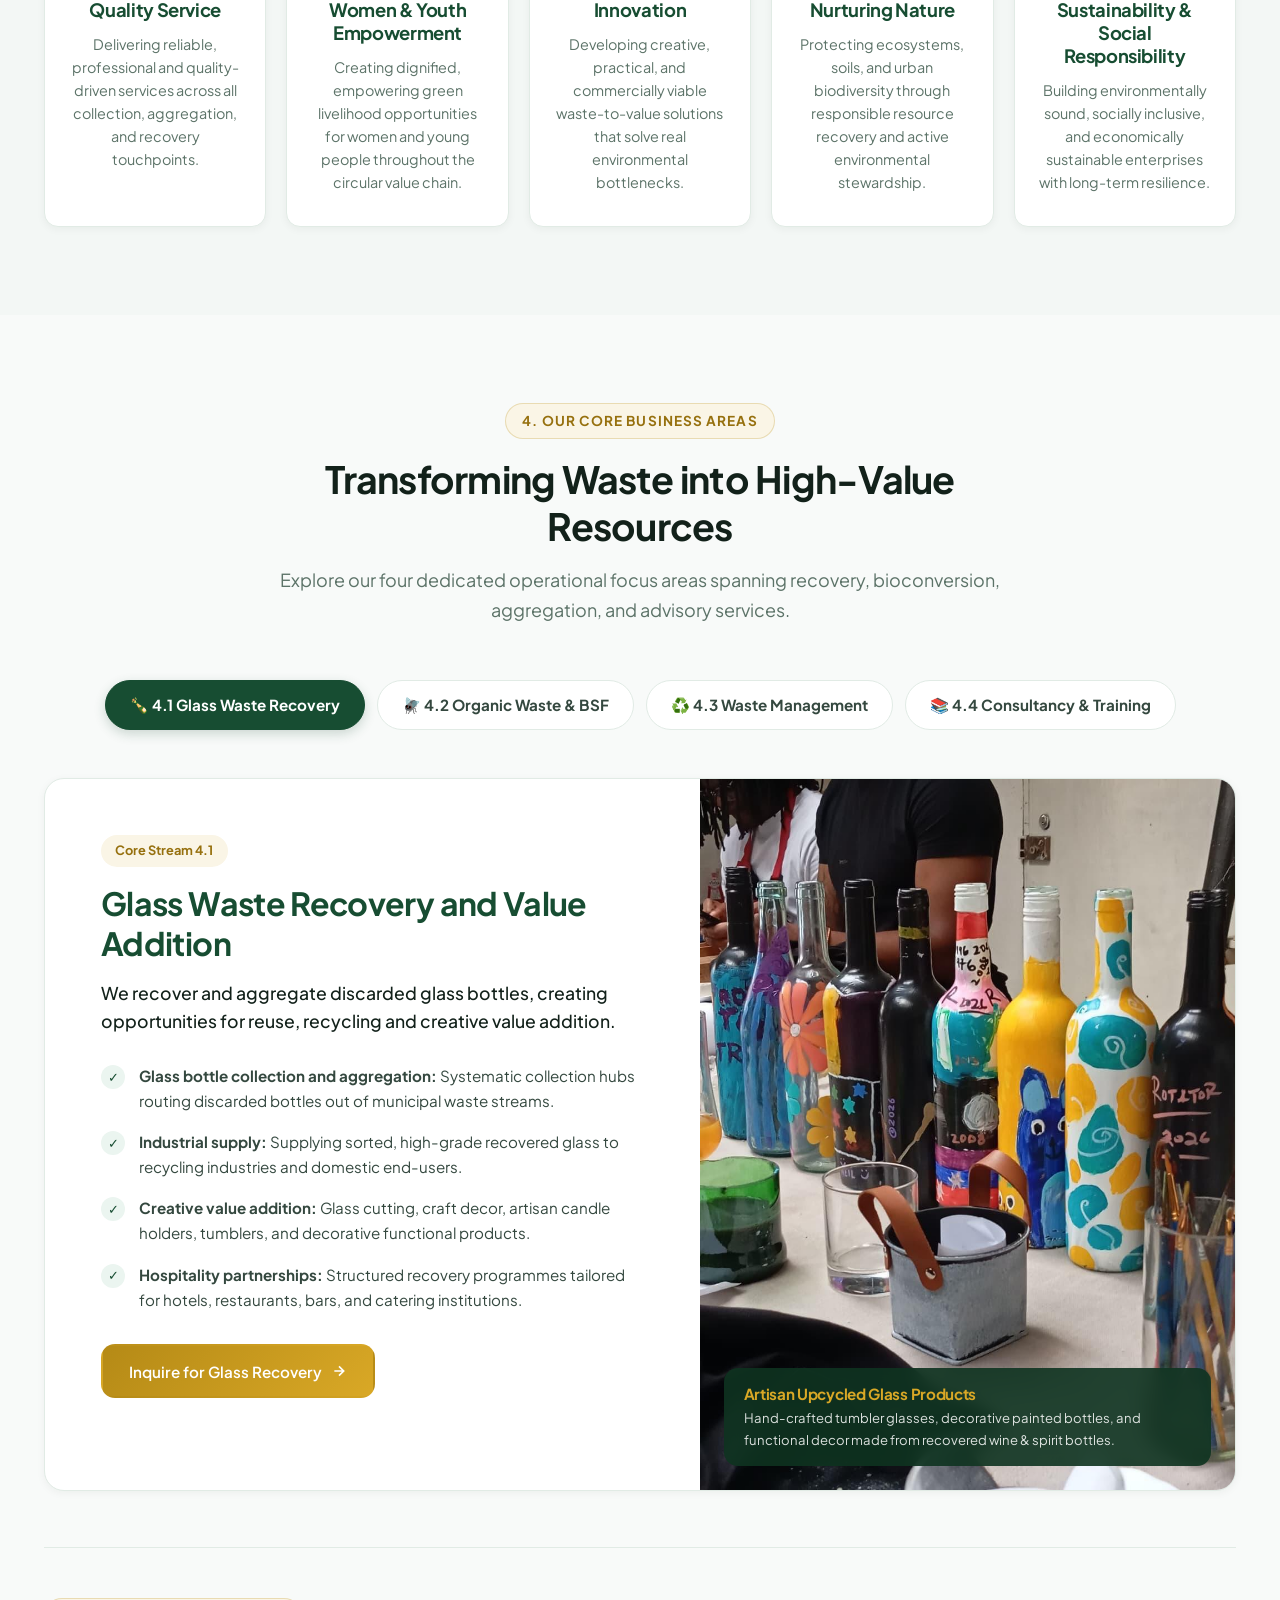
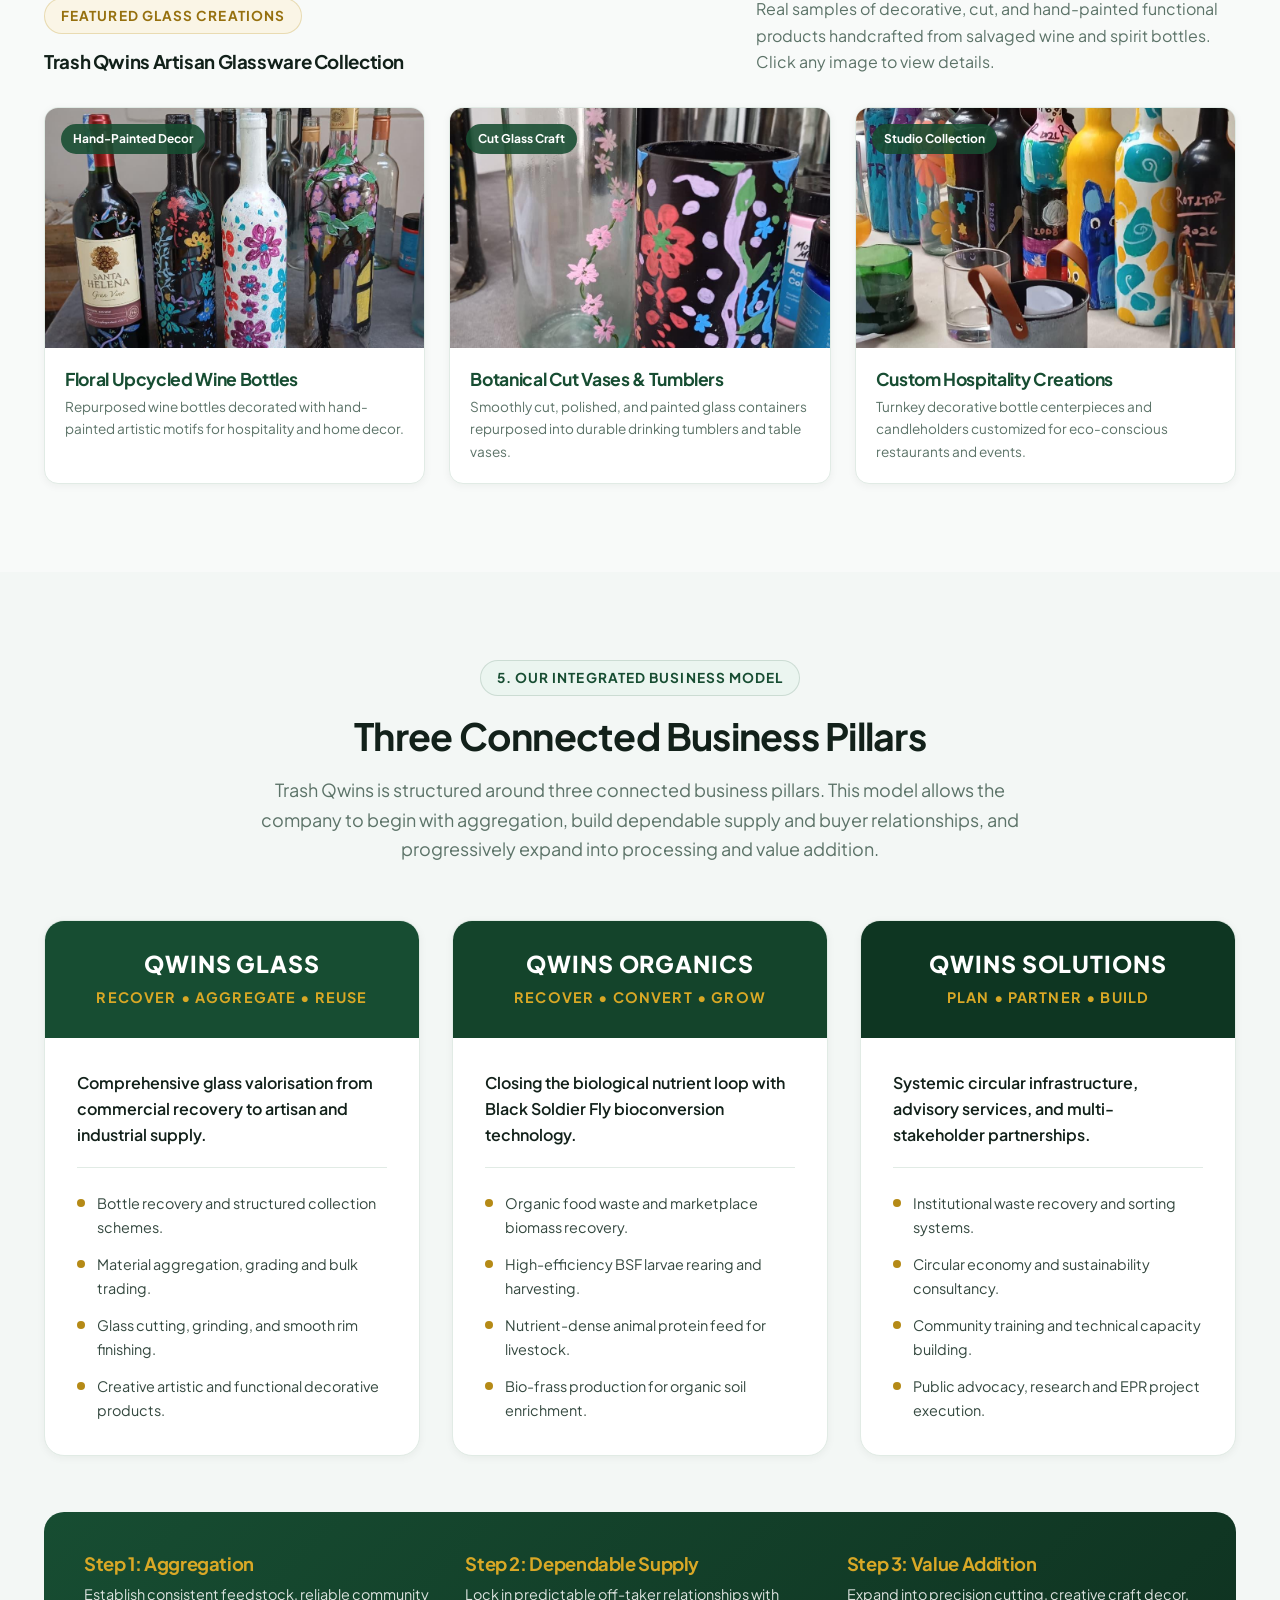
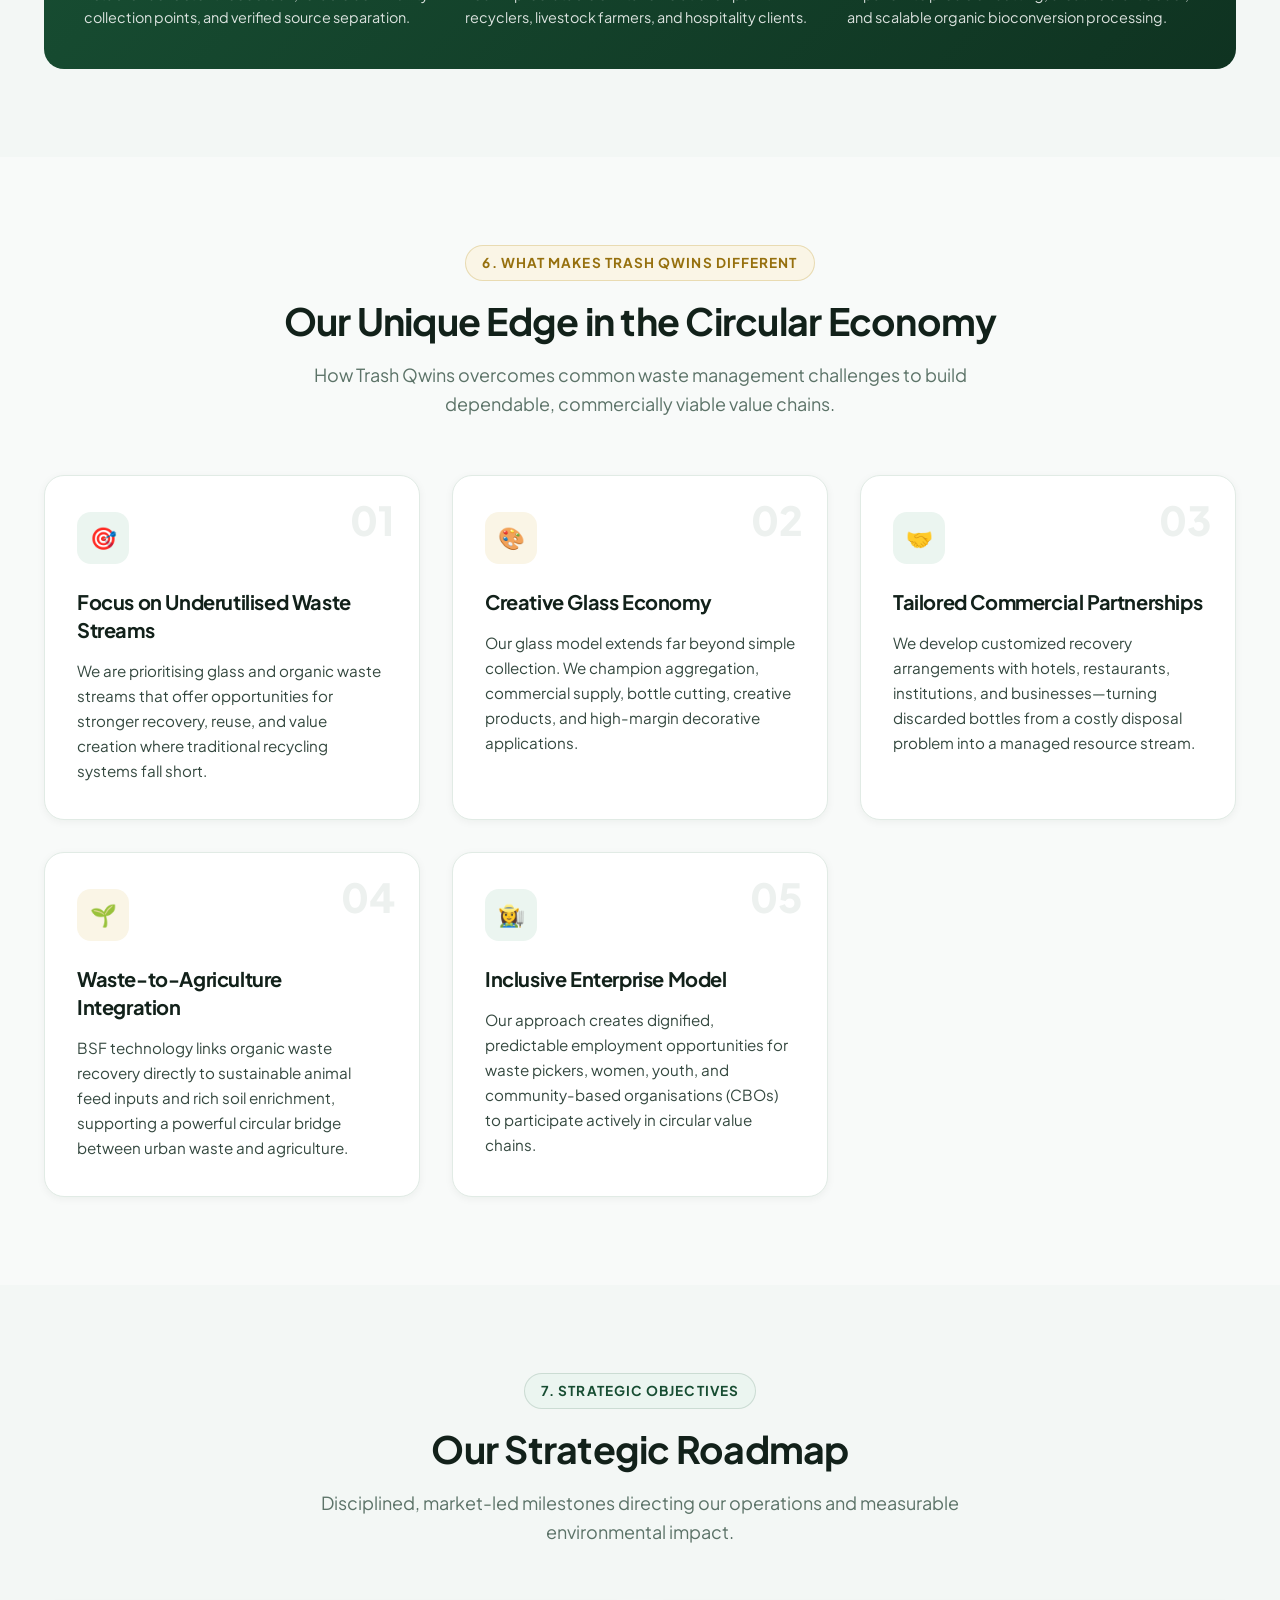
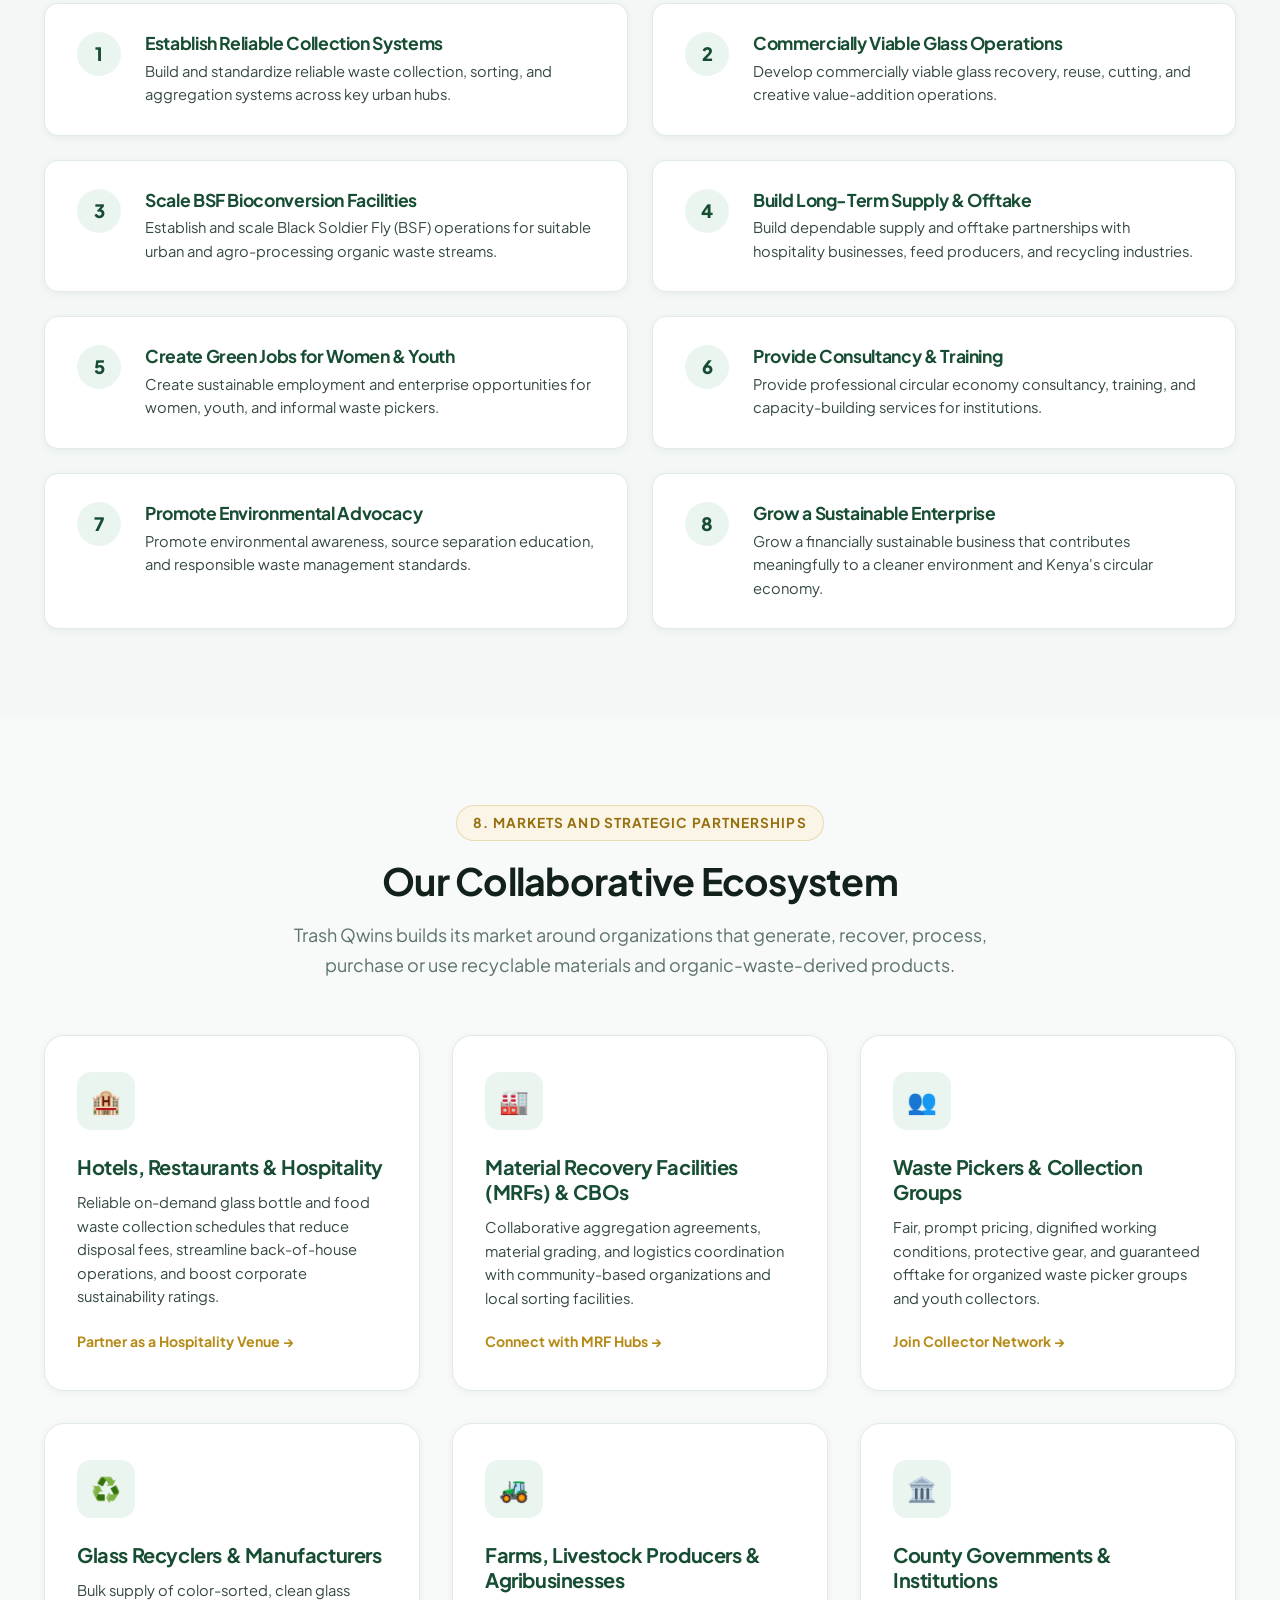
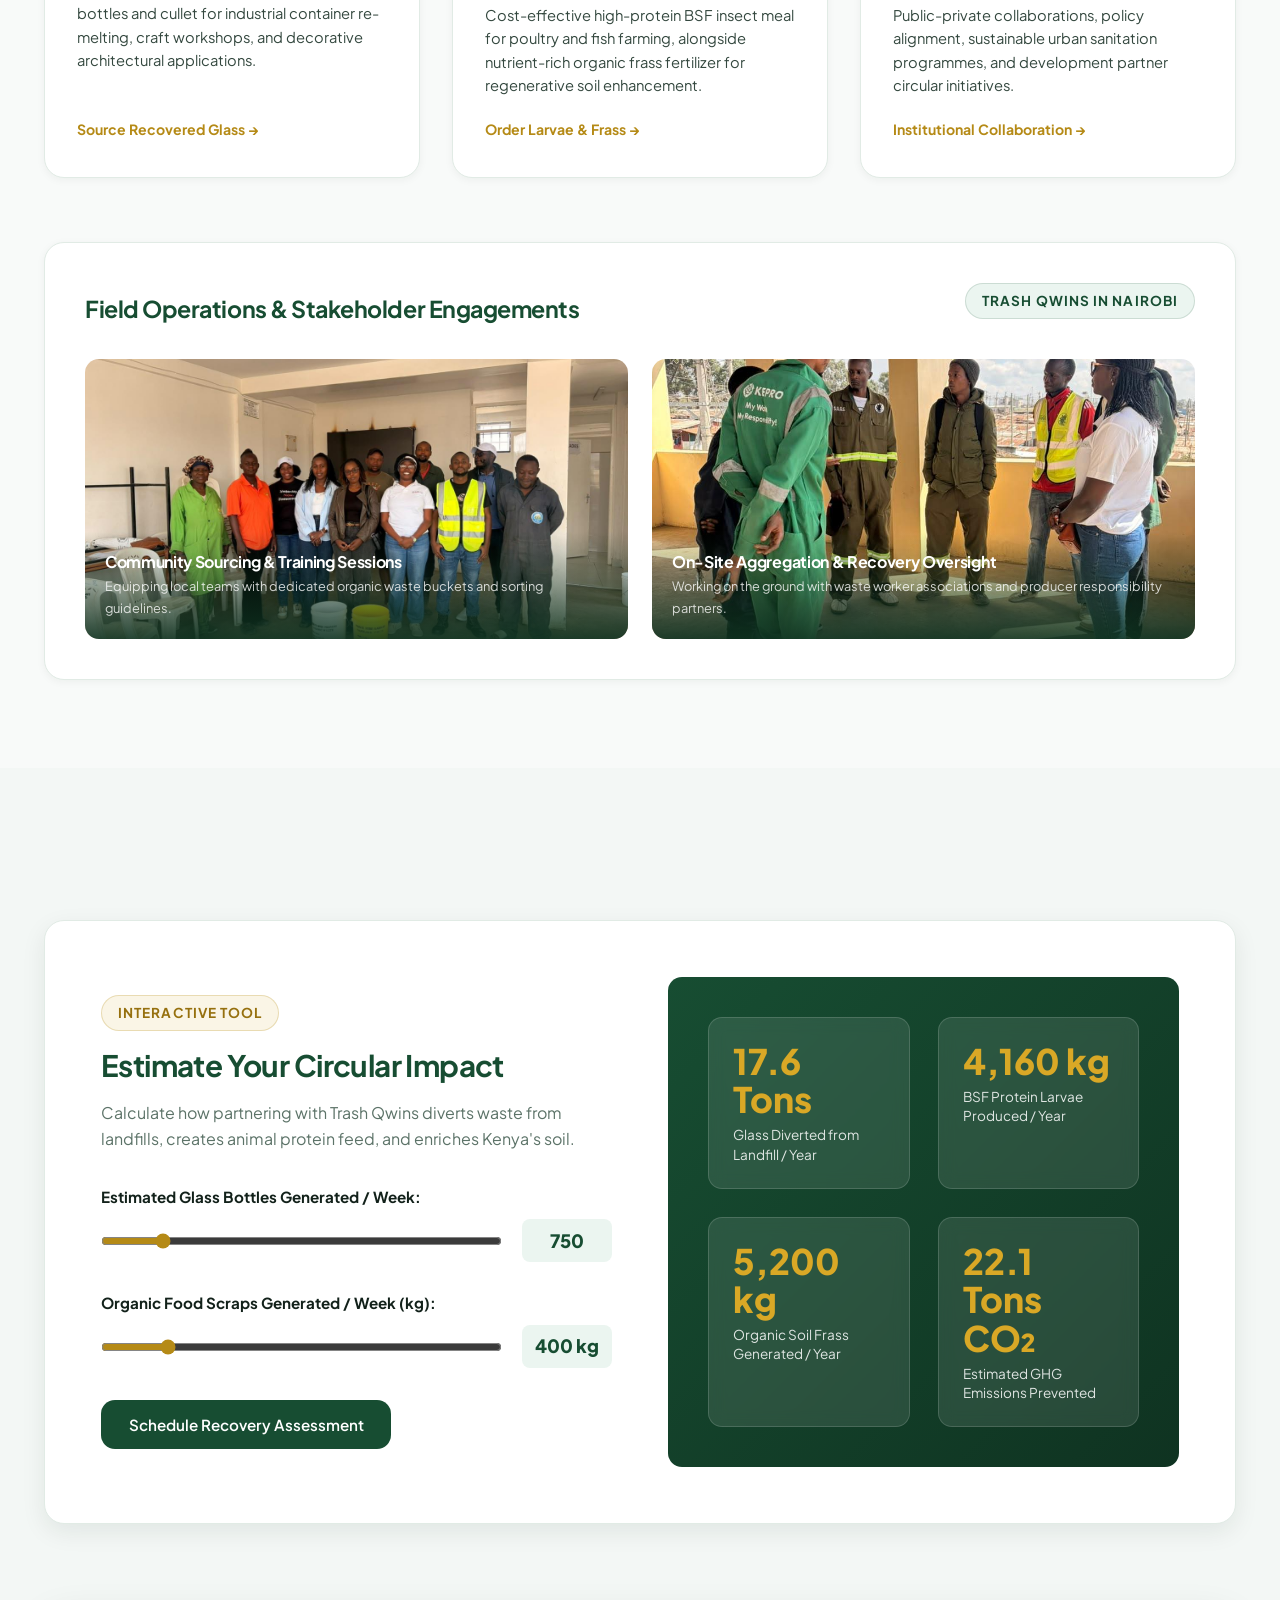
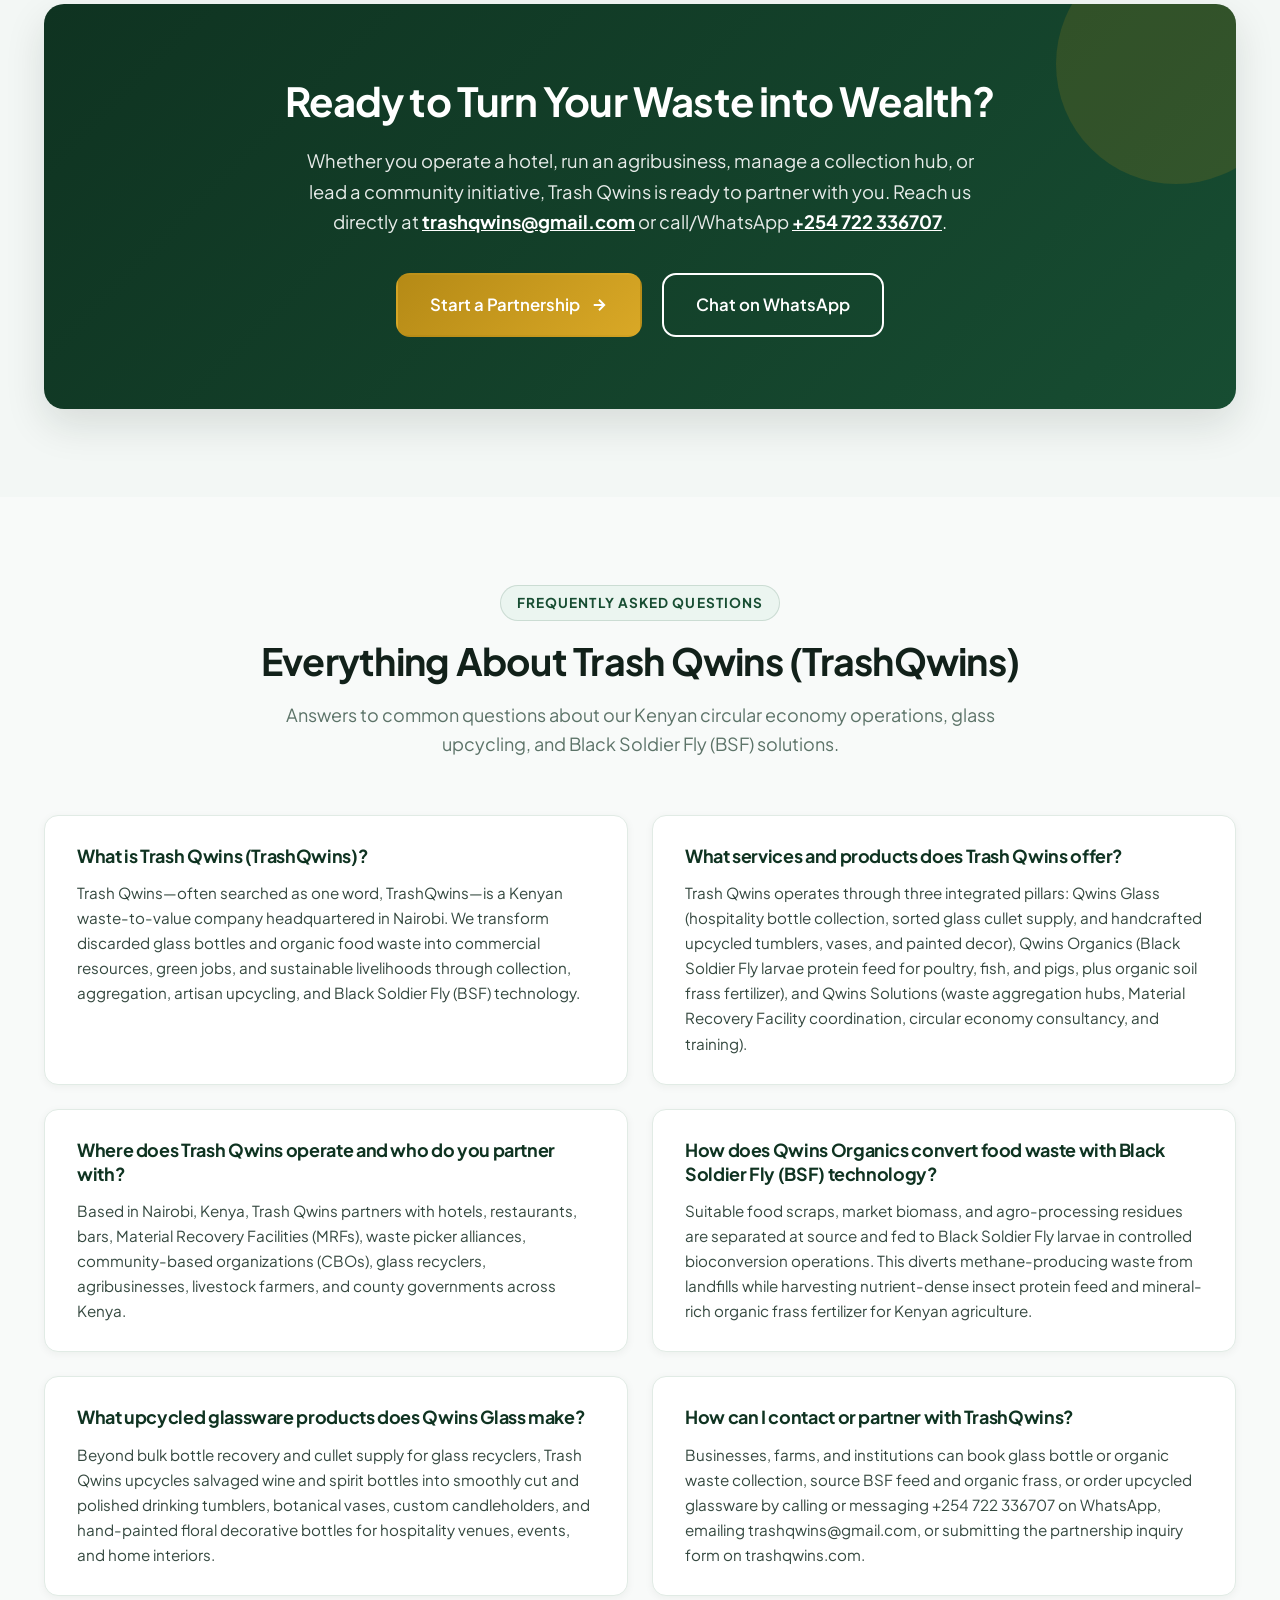
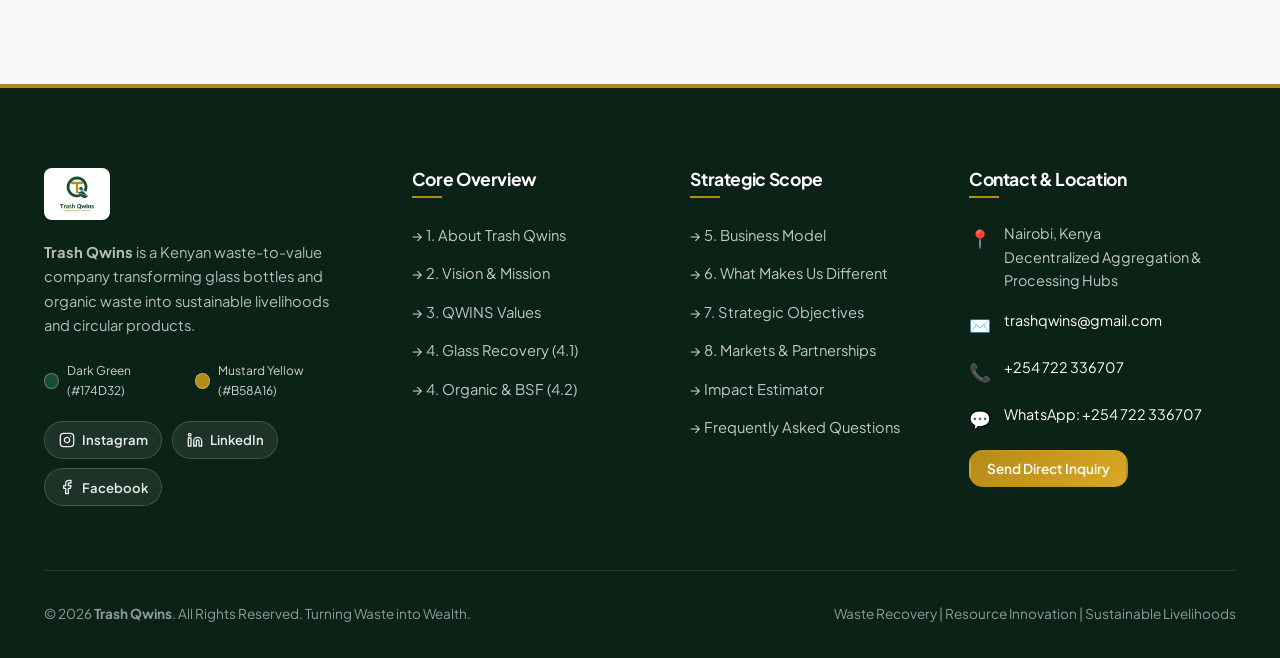
==== commit 7f0cc840: "Link official Instagram, LinkedIn, and Facebook profiles in sameAs schema, footer, and llms.txt" ====
--- a/index.html
+++ b/index.html
@@ -136,7 +136,12 @@
           "url": "https://wa.me/254722336707",
           "areaServed": "KE",
           "availableLanguage": ["English", "Swahili"]
-        }
+        },
+        "sameAs": [
+          "https://www.instagram.com/trashqwins/",
+          "https://www.linkedin.com/in/trash-qwins-b5293344a/",
+          "https://www.facebook.com/profile.php?id=61596247628926"
+        ]
       },
       {
         "@type": "WebSite",
@@ -237,6 +242,7 @@
 
   <!-- Search Engine Site Verifications -->
   <meta name="google-site-verification" content="1qF5e7vSAGj-lSS0nZ8XkuWRBhFypfGU2-9zXUSD1CE" />
+  <meta name="msvalidate.01" content="67D7A16AA4B395CCF31F08594BE0F85A" />
   <meta name="msvalidate.01" content="7E3CFF2E876007C274670800817CE5D6" />
 
   <!-- Google Fonts: Plus Jakarta Sans & Outfit -->
@@ -245,7 +251,7 @@
   <link href="https://fonts.googleapis.com/css2?family=Outfit:wght@400;500;600;700;800;900&family=Plus+Jakarta+Sans:wght@400;500;600;700;800&display=swap" rel="stylesheet">
 
   <!-- Core Stylesheet -->
-  <link rel="stylesheet" href="assets/css/styles.css?v=20261111">
+  <link rel="stylesheet" href="assets/css/styles.css?v=20261111b">
 </head>
 <body>
 
@@ -1382,6 +1388,20 @@
               <span>Mustard Yellow (#B58A16)</span>
             </div>
           </div>
+          <div class="footer-social-links" aria-label="Trash Qwins Official Social Profiles">
+            <a href="https://www.instagram.com/trashqwins/" target="_blank" rel="me noopener noreferrer" class="footer-social-link" aria-label="Trash Qwins on Instagram">
+              <svg width="16" height="16" viewBox="0 0 24 24" fill="none" stroke="currentColor" stroke-width="2" stroke-linecap="round" stroke-linejoin="round" aria-hidden="true"><rect x="2" y="2" width="20" height="20" rx="5" ry="5"></rect><path d="M16 11.37A4 4 0 1 1 12.63 8 4 4 0 0 1 16 11.37z"></path><line x1="17.5" y1="6.5" x2="17.51" y2="6.5"></line></svg>
+              <span>Instagram</span>
+            </a>
+            <a href="https://www.linkedin.com/in/trash-qwins-b5293344a/" target="_blank" rel="me noopener noreferrer" class="footer-social-link" aria-label="Trash Qwins on LinkedIn">
+              <svg width="16" height="16" viewBox="0 0 24 24" fill="none" stroke="currentColor" stroke-width="2" stroke-linecap="round" stroke-linejoin="round" aria-hidden="true"><path d="M16 8a6 6 0 0 1 6 6v7h-4v-7a2 2 0 0 0-2-2 2 2 0 0 0-2 2v7h-4v-7a6 6 0 0 1 6-6z"></path><rect x="2" y="9" width="4" height="12"></rect><circle cx="4" cy="4" r="2"></circle></svg>
+              <span>LinkedIn</span>
+            </a>
+            <a href="https://www.facebook.com/profile.php?id=61596247628926" target="_blank" rel="me noopener noreferrer" class="footer-social-link" aria-label="Trash Qwins on Facebook">
+              <svg width="16" height="16" viewBox="0 0 24 24" fill="none" stroke="currentColor" stroke-width="2" stroke-linecap="round" stroke-linejoin="round" aria-hidden="true"><path d="M18 2h-3a5 5 0 0 0-5 5v3H7v4h3v8h4v-8h3l1-4h-4V7a1 1 0 0 1 1-1h3z"></path></svg>
+              <span>Facebook</span>
+            </a>
+          </div>
         </div>
 
         <!-- Quick Links (Sections 1 to 4) -->
--- a/assets/css/styles.css
+++ b/assets/css/styles.css
@@ -1865,6 +1865,34 @@
   height: 16px;
   border-radius: 50%;
   border: 1px solid rgba(255, 255, 255, 0.3);
+}
+
+.footer-social-links {
+  display: flex;
+  flex-wrap: wrap;
+  gap: 0.6rem;
+  margin-top: 1.25rem;
+}
+
+.footer-social-link {
+  display: inline-flex;
+  align-items: center;
+  gap: 0.45rem;
+  padding: 0.45rem 0.85rem;
+  border-radius: var(--radius-full);
+  background: rgba(255, 255, 255, 0.08);
+  border: 1px solid rgba(255, 255, 255, 0.16);
+  color: rgba(255, 255, 255, 0.9);
+  font-size: 0.82rem;
+  font-weight: 600;
+  transition: var(--transition);
+}
+
+.footer-social-link:hover {
+  background: var(--accent);
+  border-color: var(--accent);
+  color: #FFFFFF;
+  transform: translateY(-2px);
 }
 
 .footer-links-list {
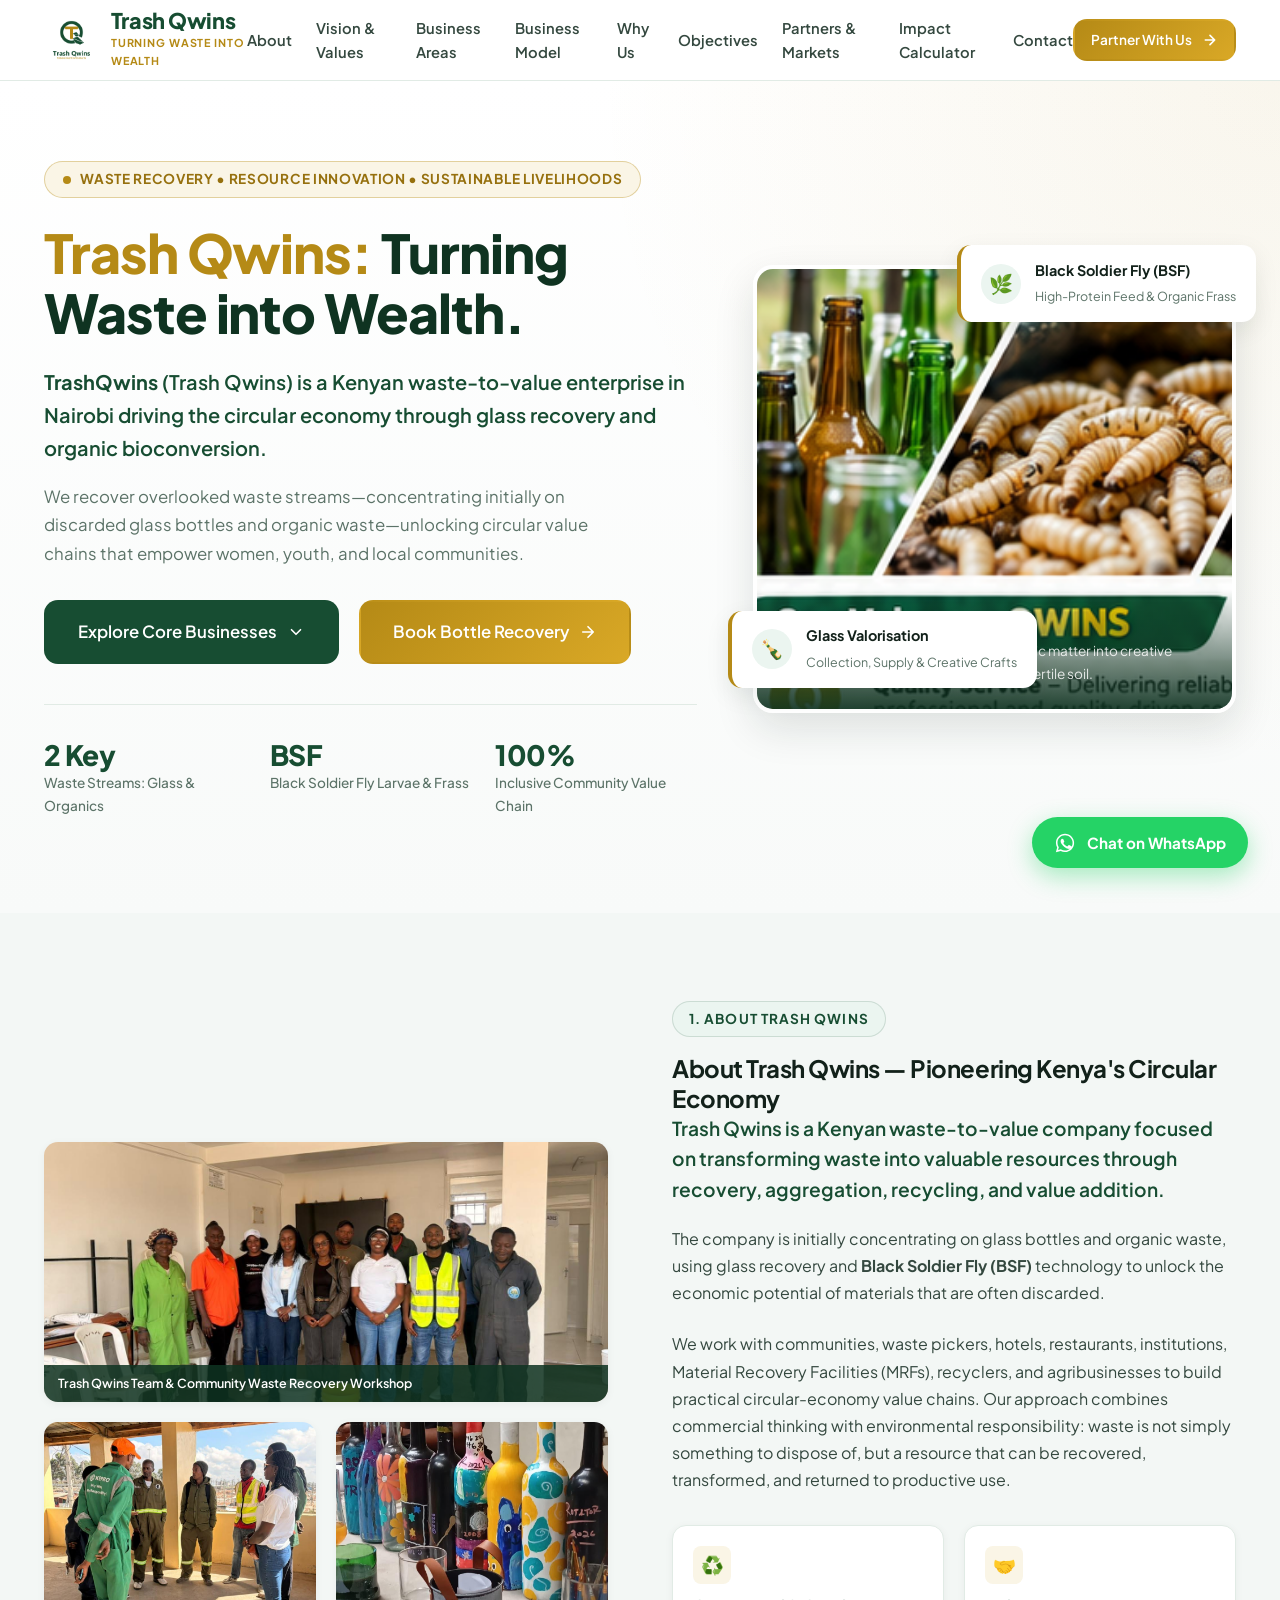
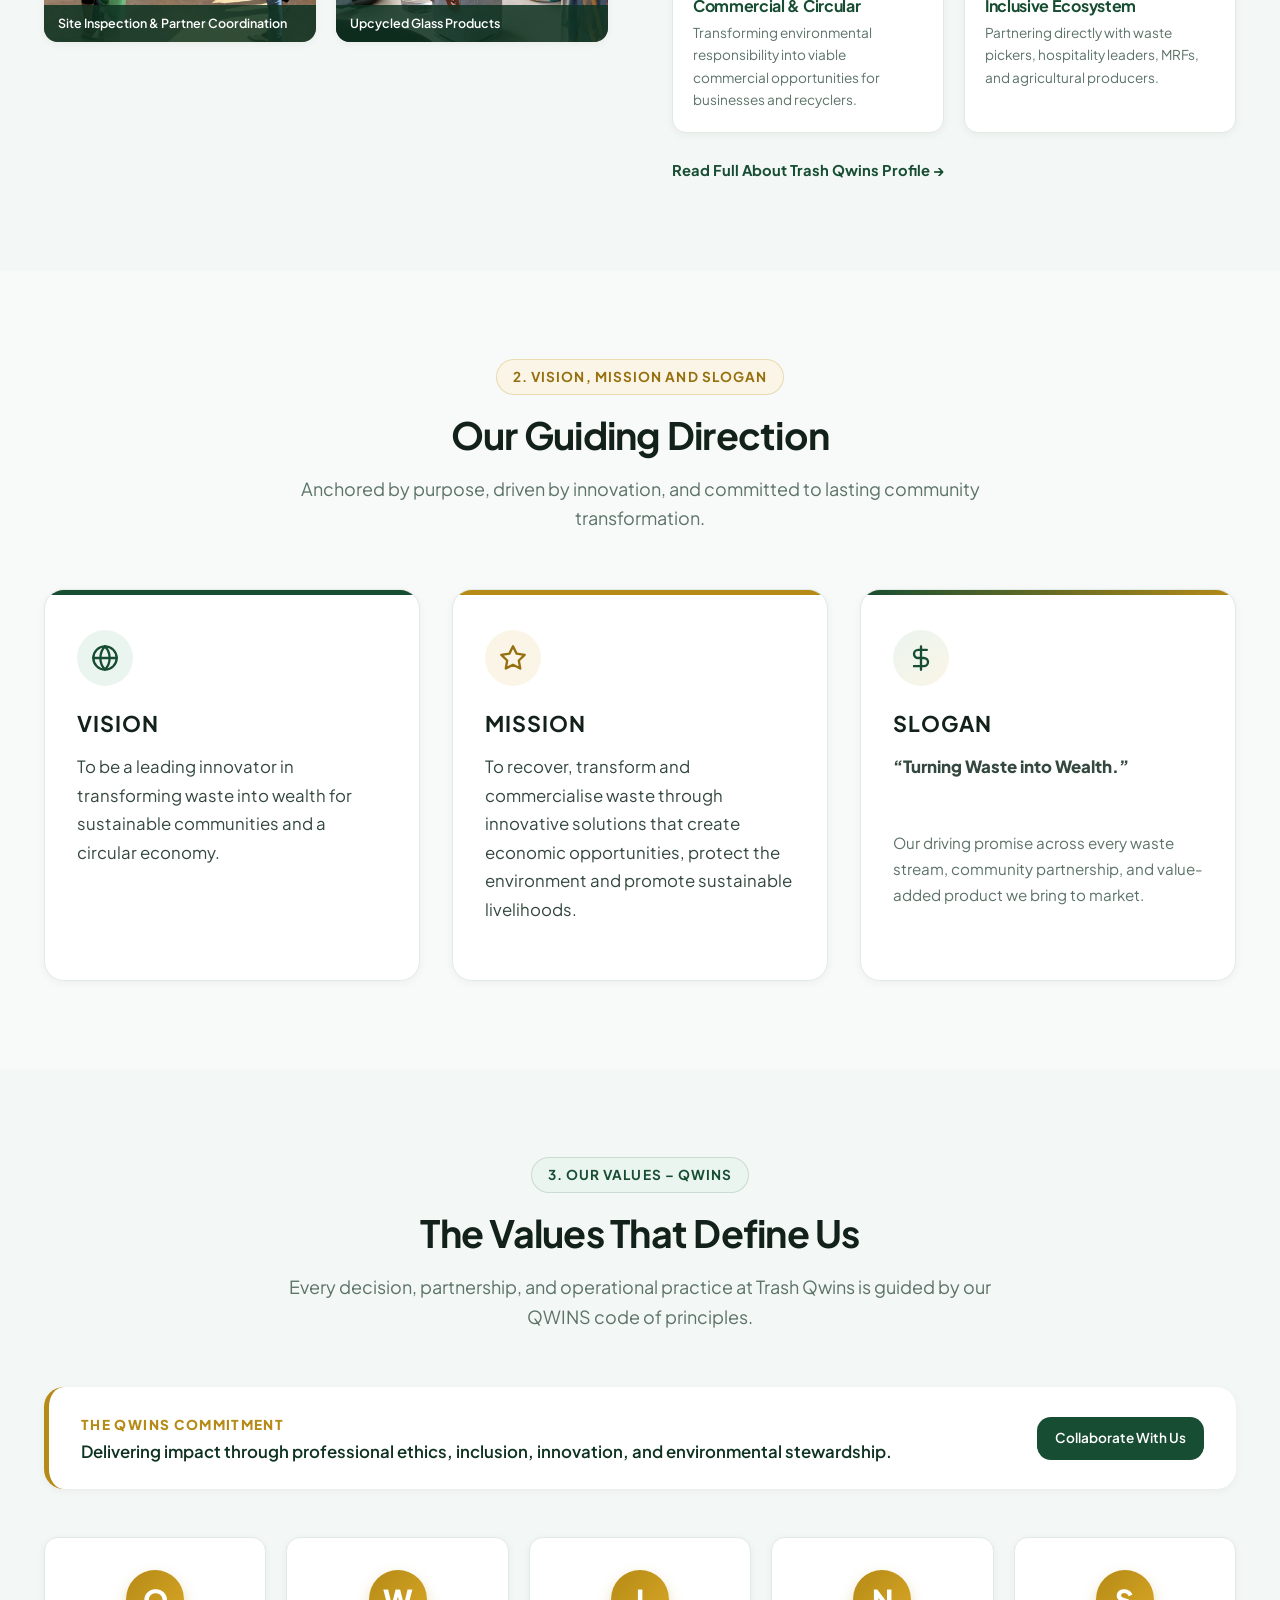
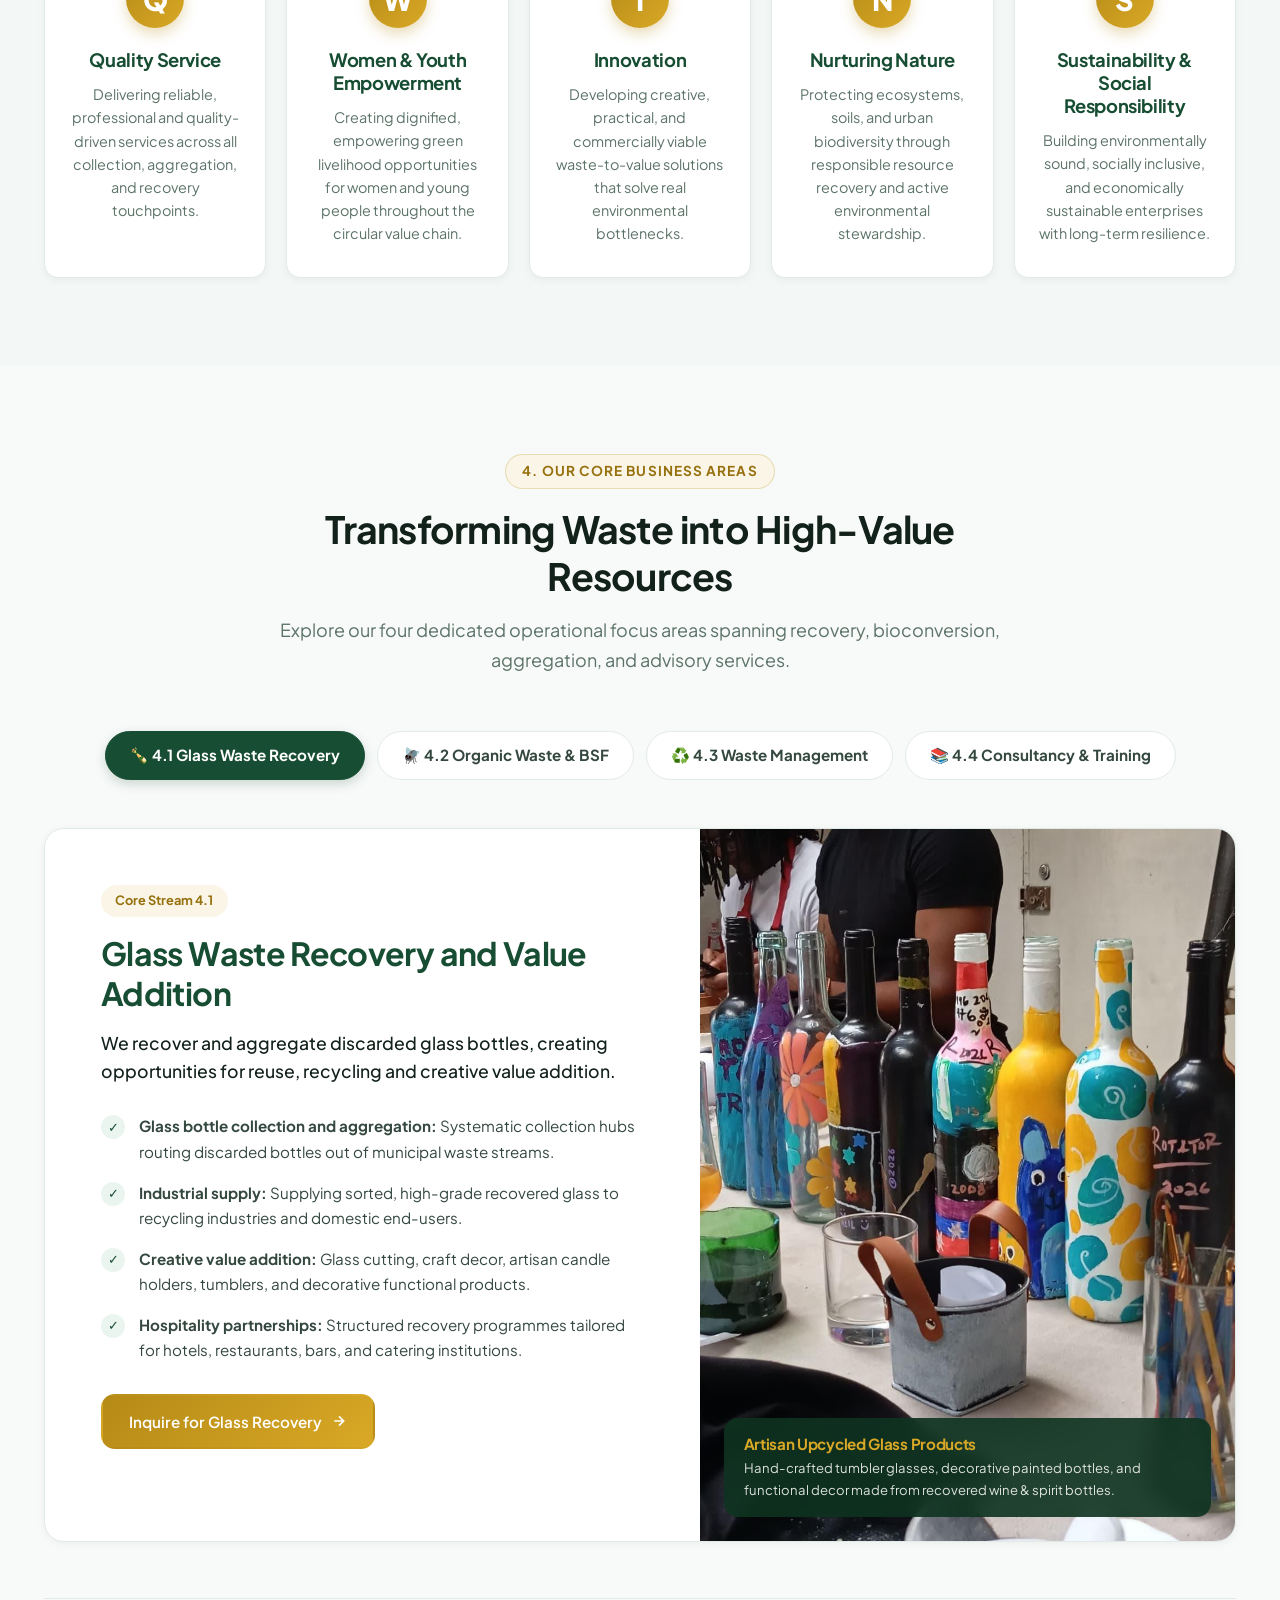
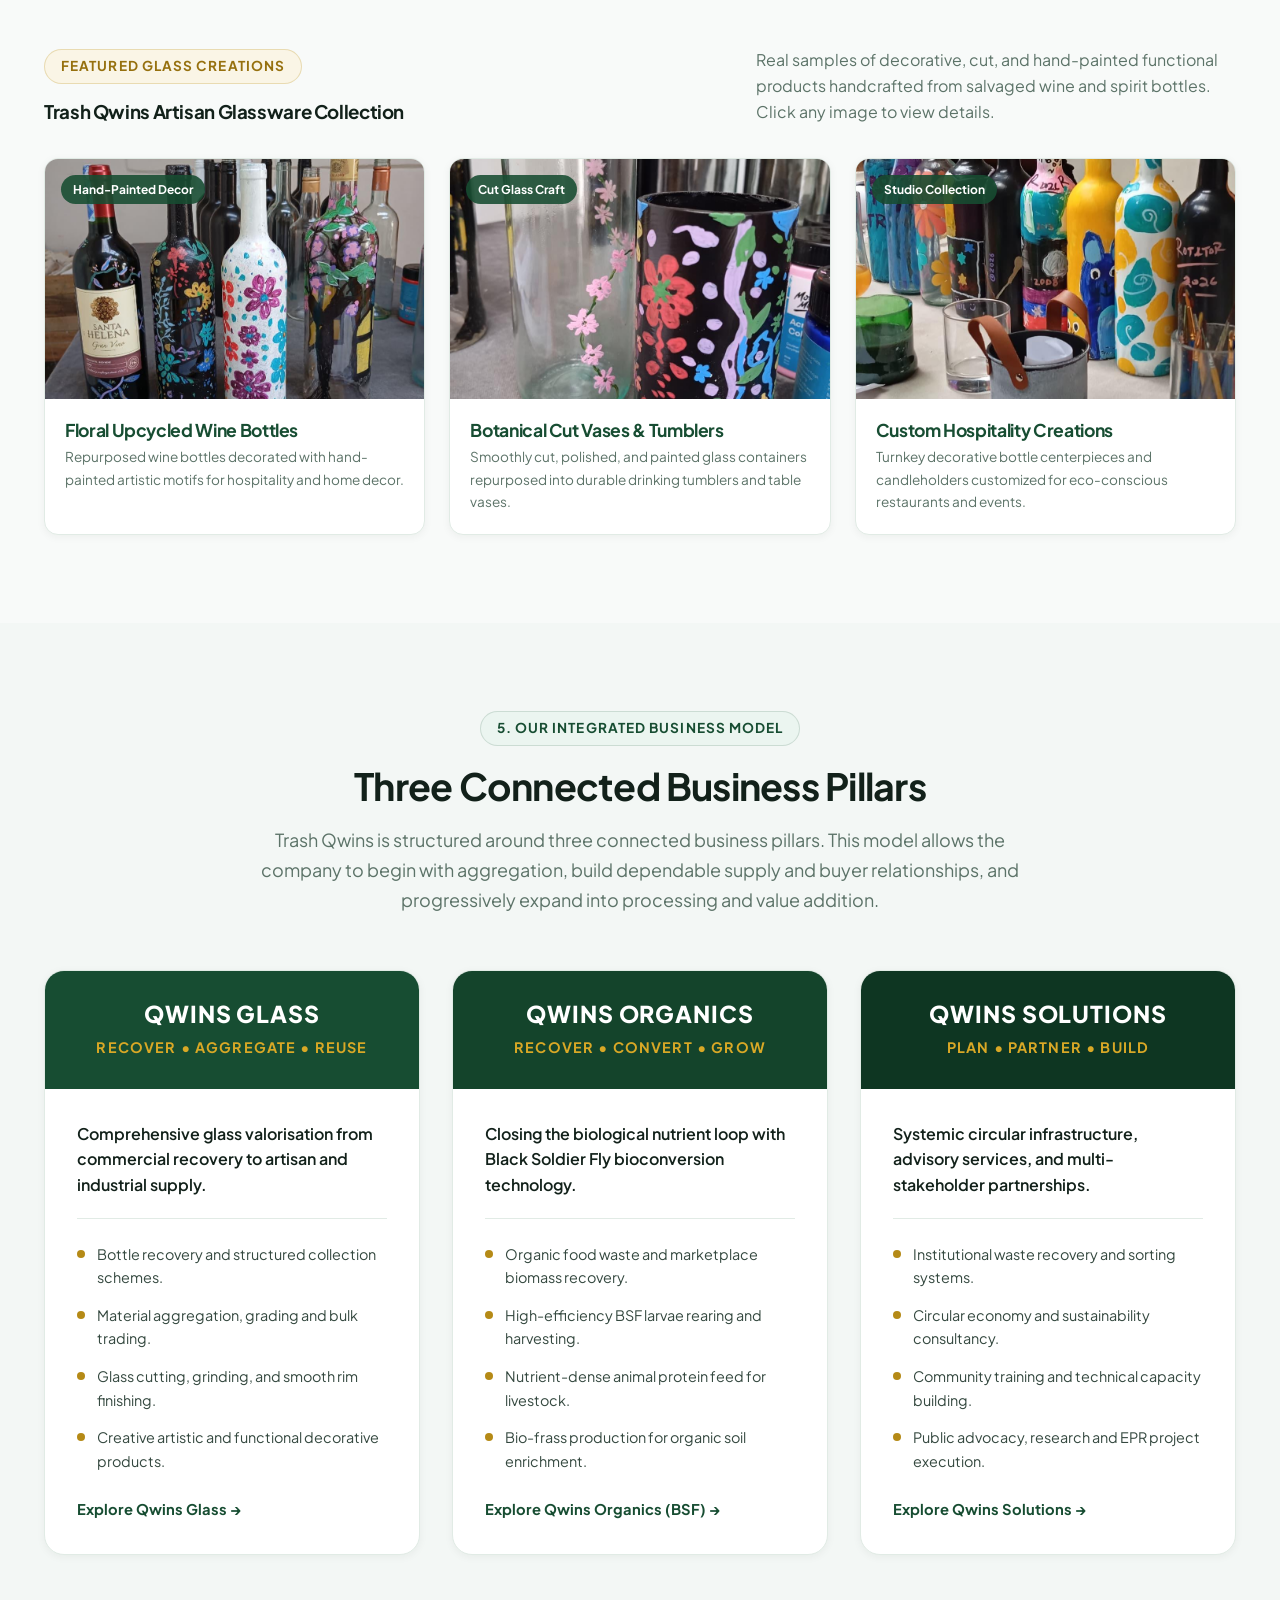
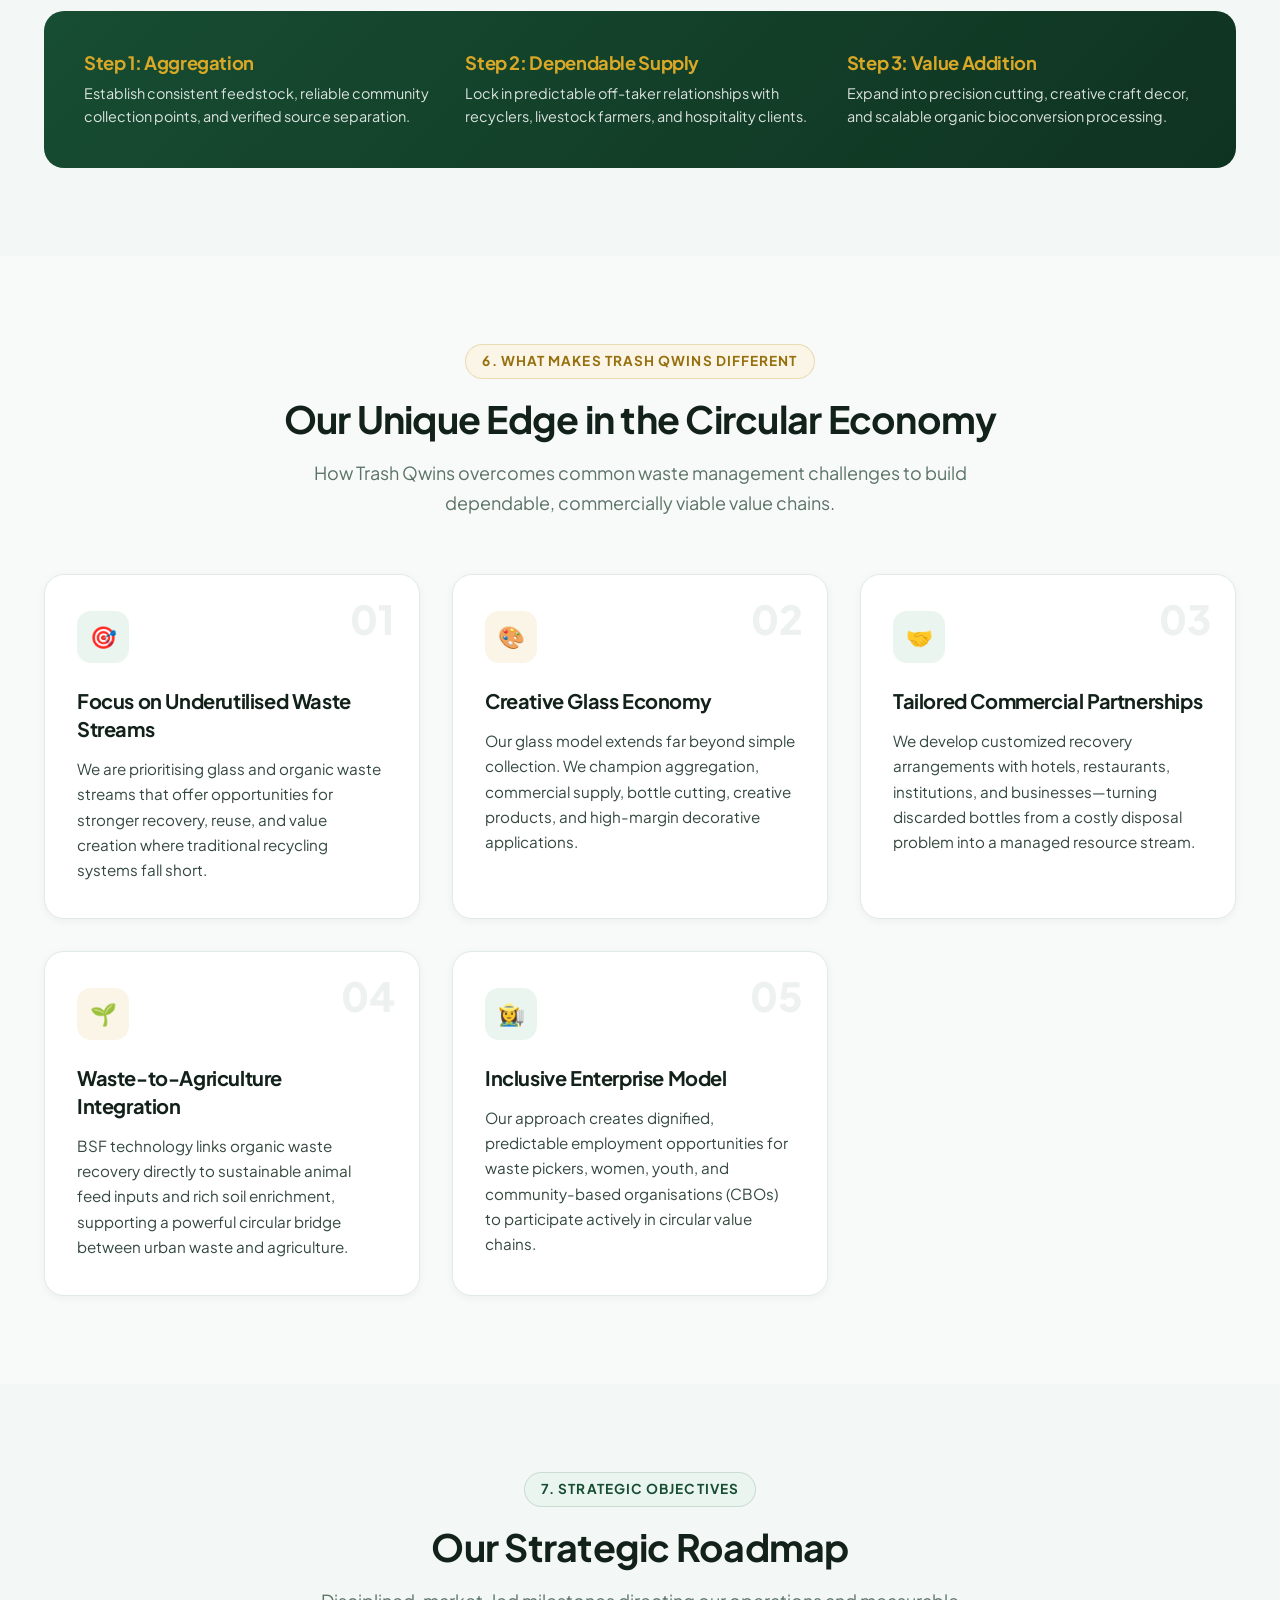
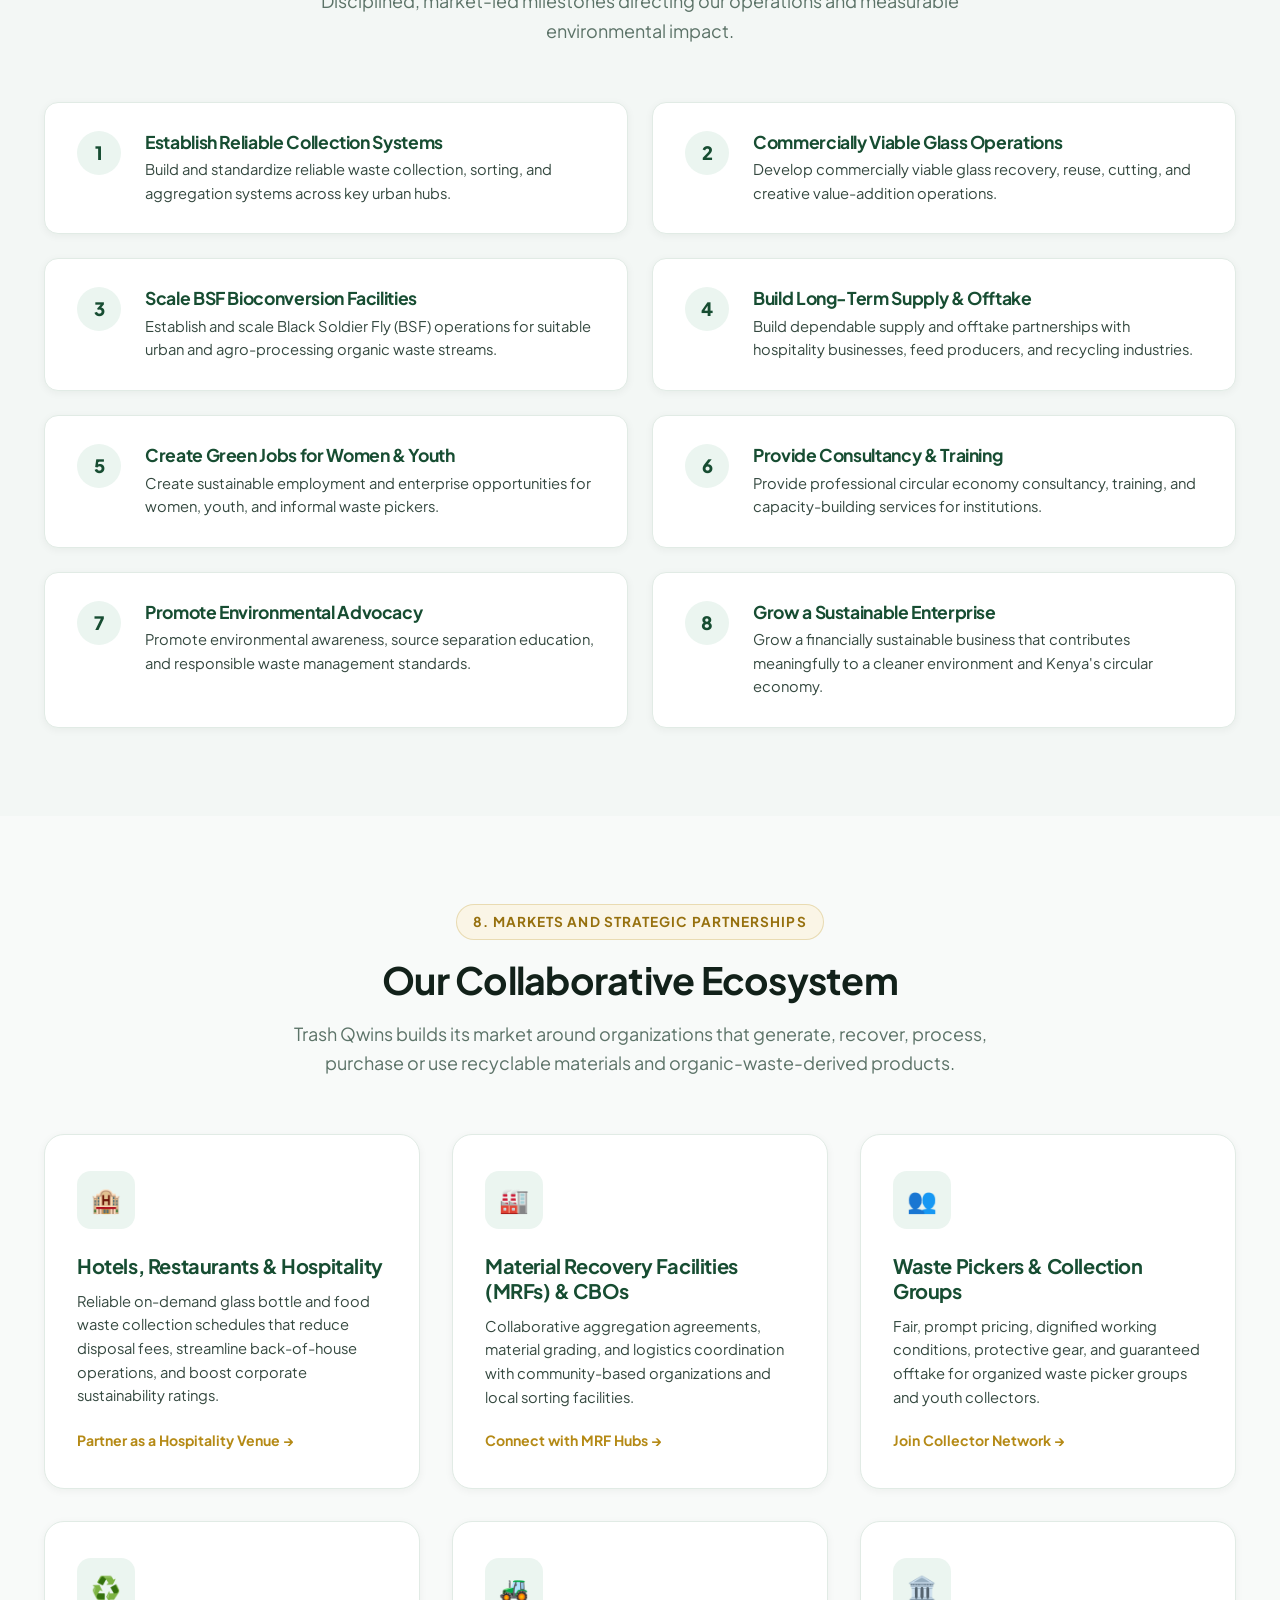
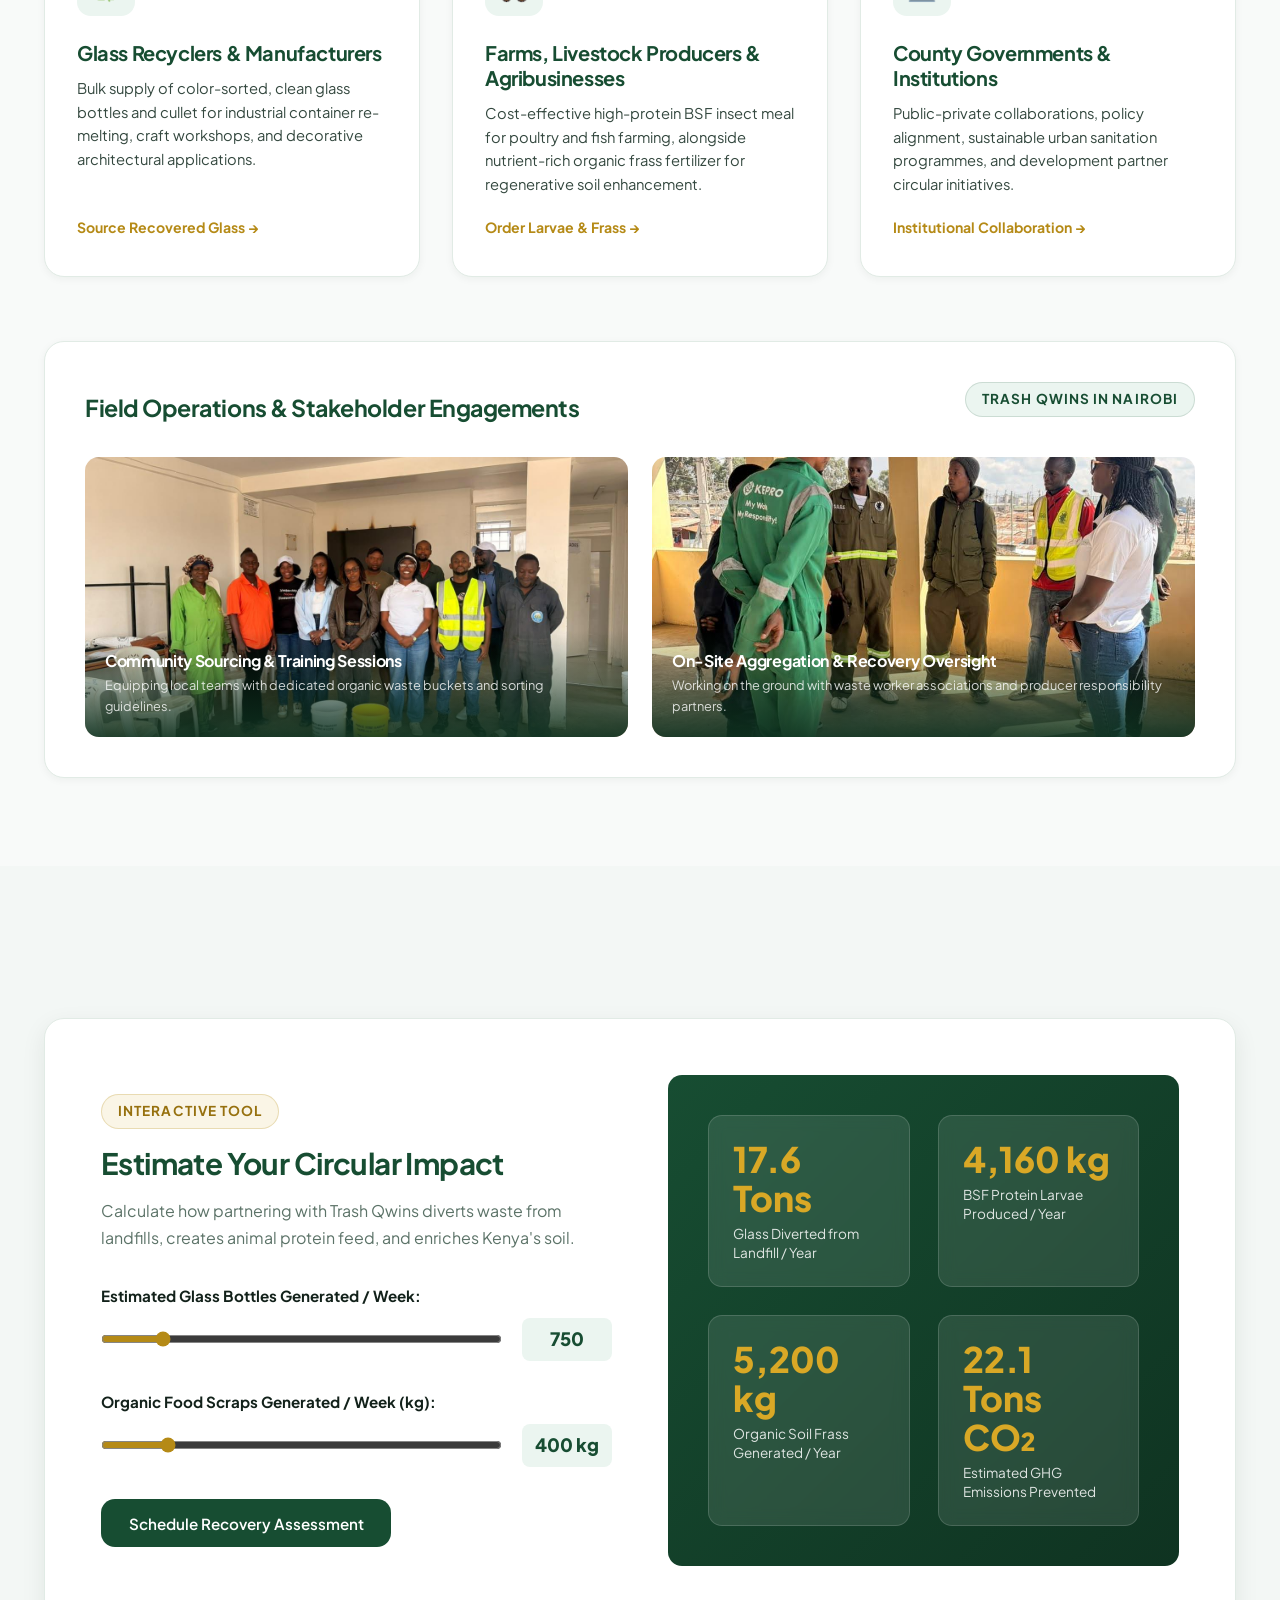
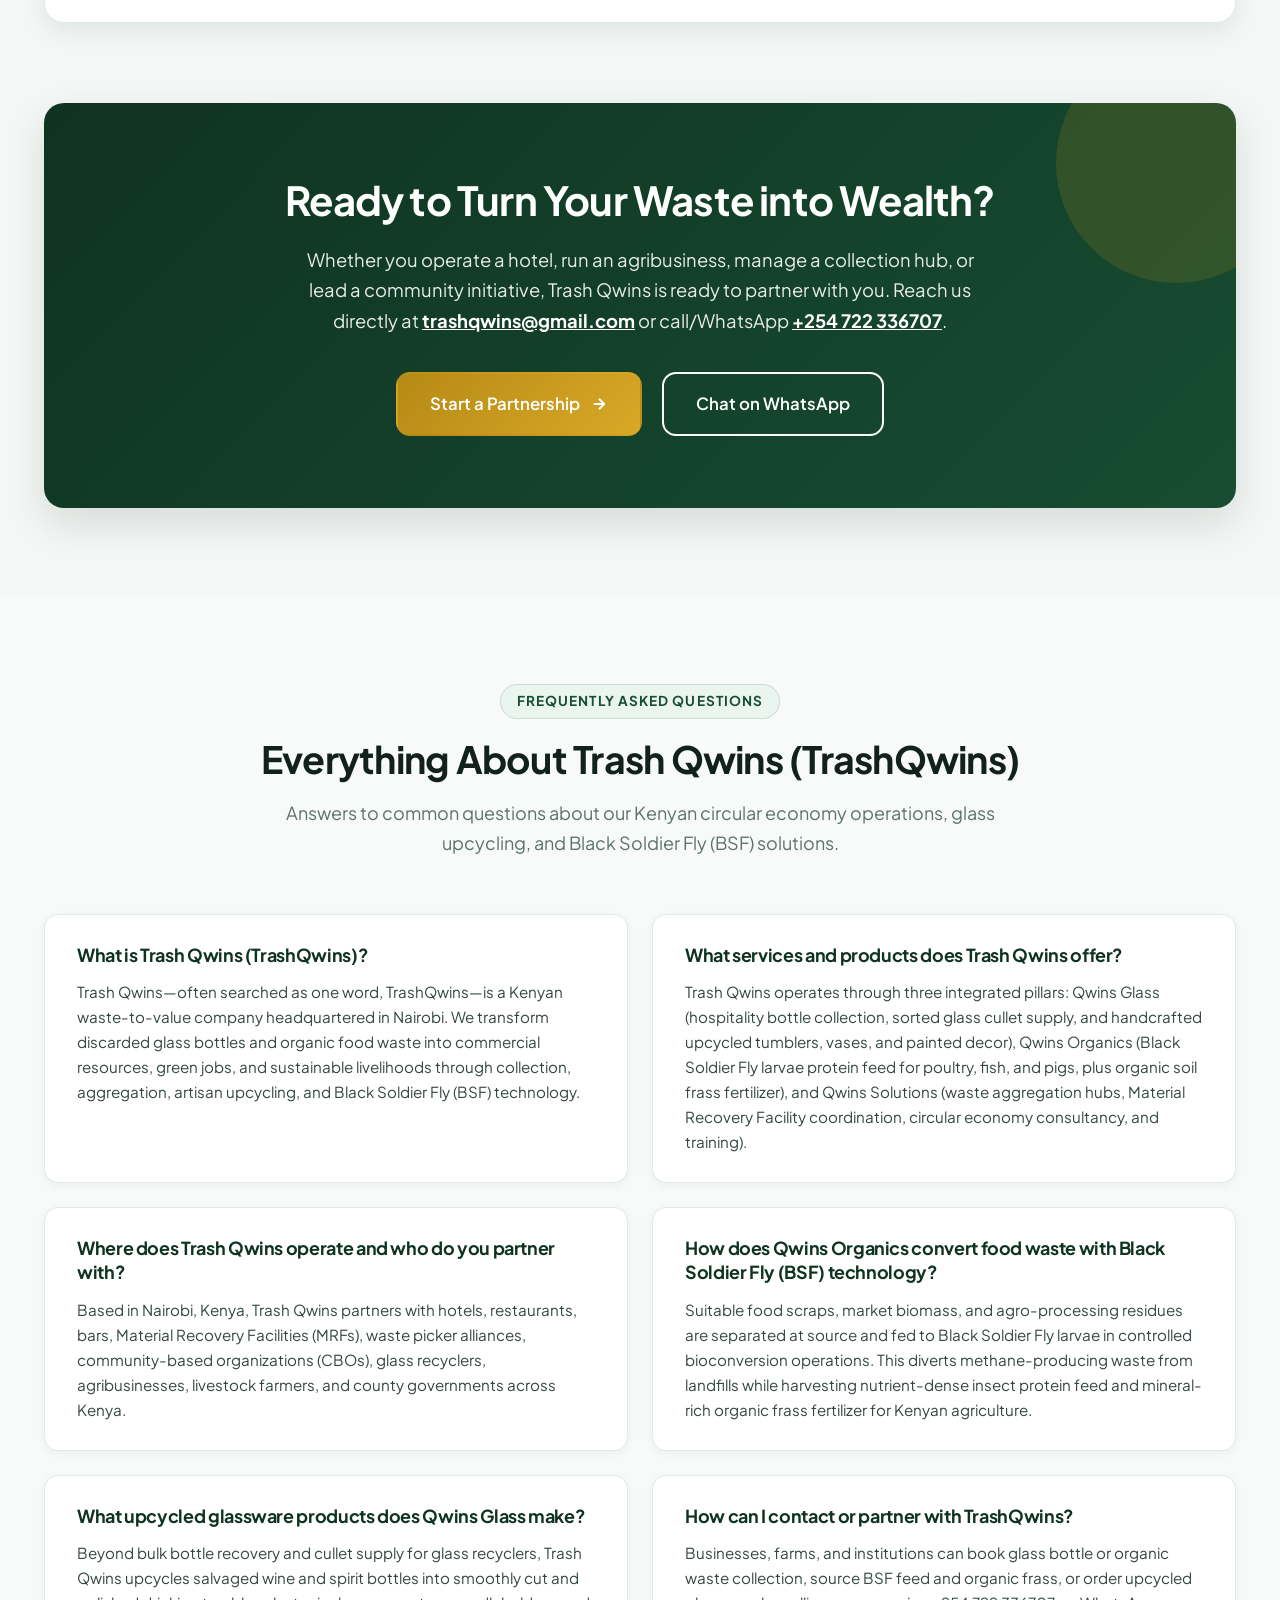
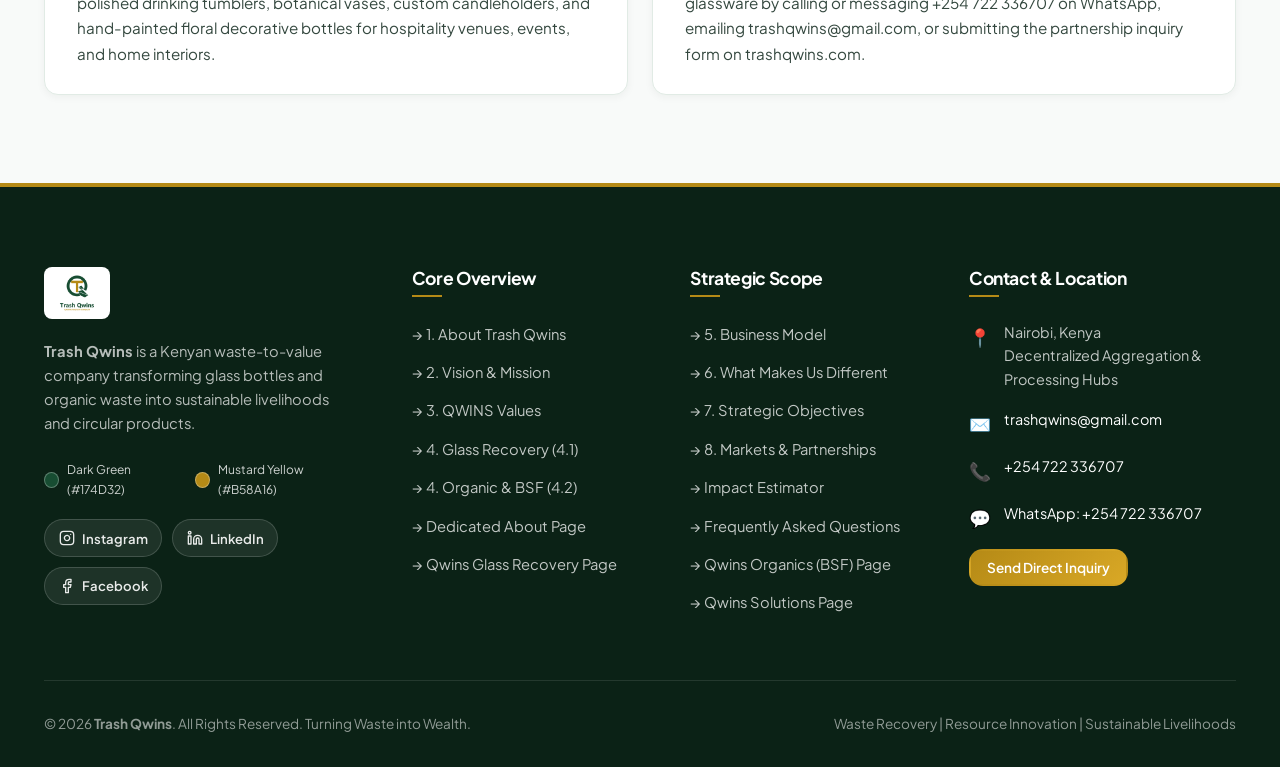
==== commit 1df15a66: "Add dedicated SEO landing pages and clean routes" ====
--- a/index.html
+++ b/index.html
@@ -251,7 +251,7 @@
   <link href="https://fonts.googleapis.com/css2?family=Outfit:wght@400;500;600;700;800;900&family=Plus+Jakarta+Sans:wght@400;500;600;700;800&display=swap" rel="stylesheet">
 
   <!-- Core Stylesheet -->
-  <link rel="stylesheet" href="assets/css/styles.css?v=20261111b">
+  <link rel="stylesheet" href="assets/css/styles.css?v=20261111c">
 </head>
 <body>
 
@@ -444,6 +444,9 @@
                 <h4>Inclusive Ecosystem</h4>
                 <p>Partnering directly with waste pickers, hospitality leaders, MRFs, and agricultural producers.</p>
               </div>
+            </div>
+            <div style="margin-top: 1.5rem;">
+              <a href="/about" class="pillar-link-cta" style="padding-top: 0;">Read Full About Trash Qwins Profile &rarr;</a>
             </div>
           </div>
 
@@ -875,6 +878,7 @@
                   <span>Creative artistic and functional decorative products.</span>
                 </div>
               </div>
+              <a href="/glass-recovery" class="pillar-link-cta">Explore Qwins Glass &rarr;</a>
             </div>
           </div>
 
@@ -906,6 +910,7 @@
                   <span>Bio-frass production for organic soil enrichment.</span>
                 </div>
               </div>
+              <a href="/bsf-organics" class="pillar-link-cta">Explore Qwins Organics (BSF) &rarr;</a>
             </div>
           </div>
 
@@ -937,6 +942,7 @@
                   <span>Public advocacy, research and EPR project execution.</span>
                 </div>
               </div>
+              <a href="/solutions" class="pillar-link-cta">Explore Qwins Solutions &rarr;</a>
             </div>
           </div>
 
@@ -1413,6 +1419,8 @@
             <li class="footer-link-item"><a href="#values">&rarr; 3. QWINS Values</a></li>
             <li class="footer-link-item"><a href="#business-areas">&rarr; 4. Glass Recovery (4.1)</a></li>
             <li class="footer-link-item"><a href="#business-areas">&rarr; 4. Organic & BSF (4.2)</a></li>
+            <li class="footer-link-item"><a href="/about">&rarr; Dedicated About Page</a></li>
+            <li class="footer-link-item"><a href="/glass-recovery">&rarr; Qwins Glass Recovery Page</a></li>
           </ul>
         </div>
 
@@ -1426,6 +1434,8 @@
             <li class="footer-link-item"><a href="#partners">&rarr; 8. Markets & Partnerships</a></li>
             <li class="footer-link-item"><a href="#impact-calculator">&rarr; Impact Estimator</a></li>
             <li class="footer-link-item"><a href="#faq">&rarr; Frequently Asked Questions</a></li>
+            <li class="footer-link-item"><a href="/bsf-organics">&rarr; Qwins Organics (BSF) Page</a></li>
+            <li class="footer-link-item"><a href="/solutions">&rarr; Qwins Solutions Page</a></li>
           </ul>
         </div>
 
--- a/assets/css/styles.css
+++ b/assets/css/styles.css
@@ -1301,6 +1301,63 @@
   background: var(--accent);
   margin-top: 7px;
   flex-shrink: 0;
+}
+
+.pillar-link-cta {
+  display: inline-flex;
+  align-items: center;
+  gap: 0.45rem;
+  margin-top: auto;
+  padding-top: 1.5rem;
+  font-weight: 700;
+  font-size: 0.92rem;
+  color: var(--primary);
+}
+
+.pillar-link-cta:hover {
+  color: var(--accent-dark);
+  transform: translateX(3px);
+}
+
+/* Subpage Hero & Breadcrumbs */
+.subpage-hero {
+  background: linear-gradient(135deg, var(--primary-dark) 0%, var(--primary) 100%);
+  color: #FFFFFF;
+  padding: 4.5rem 0 4rem 0;
+}
+
+.subpage-hero h1 {
+  color: #FFFFFF;
+  font-size: 2.75rem;
+  line-height: 1.15;
+  margin-bottom: 1.1rem;
+  max-width: 820px;
+}
+
+.subpage-hero p {
+  color: rgba(255, 255, 255, 0.88);
+  font-size: 1.12rem;
+  max-width: 720px;
+  margin-bottom: 1.75rem;
+}
+
+.breadcrumb-nav {
+  display: flex;
+  flex-wrap: wrap;
+  align-items: center;
+  gap: 0.5rem;
+  font-size: 0.88rem;
+  color: rgba(255, 255, 255, 0.75);
+  margin-bottom: 1.25rem;
+}
+
+.breadcrumb-nav a {
+  color: var(--accent-light);
+  font-weight: 600;
+}
+
+.breadcrumb-nav a:hover {
+  text-decoration: underline;
 }
 
 /* Model Progression Banner */
